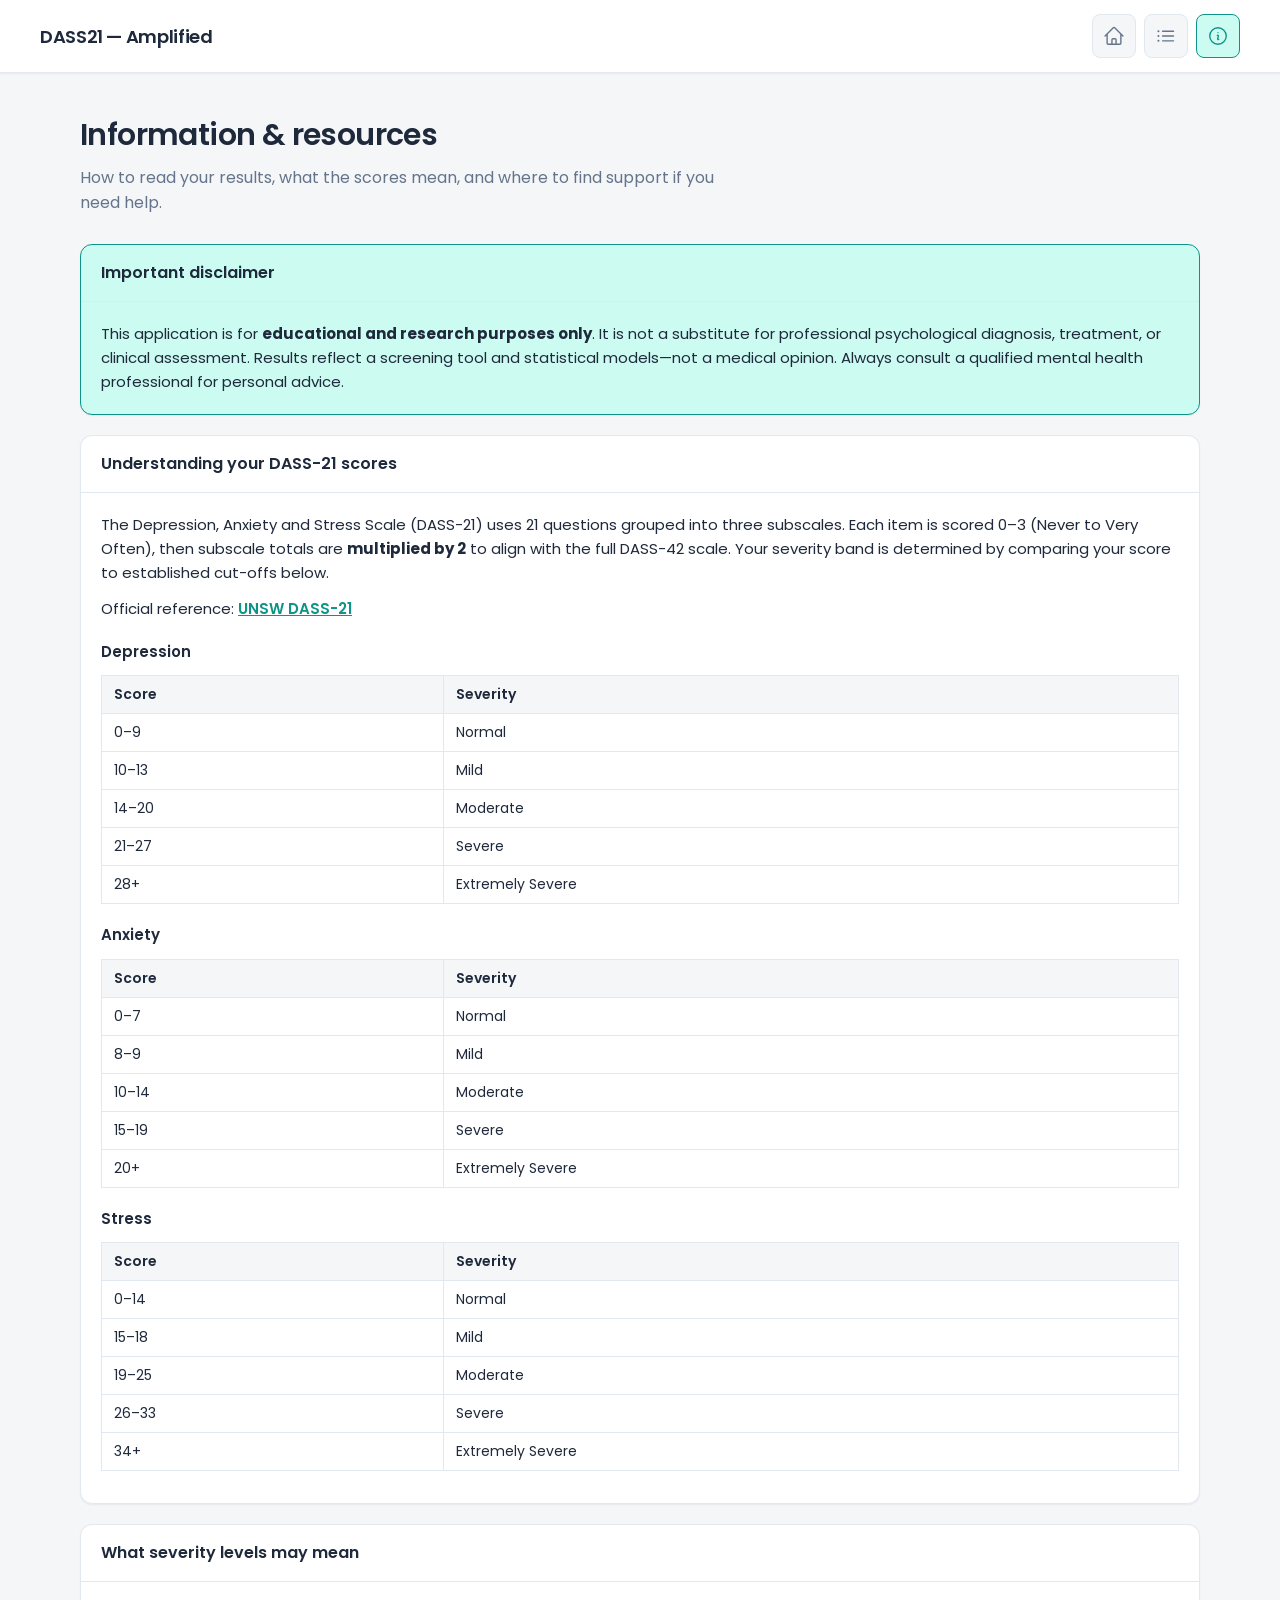
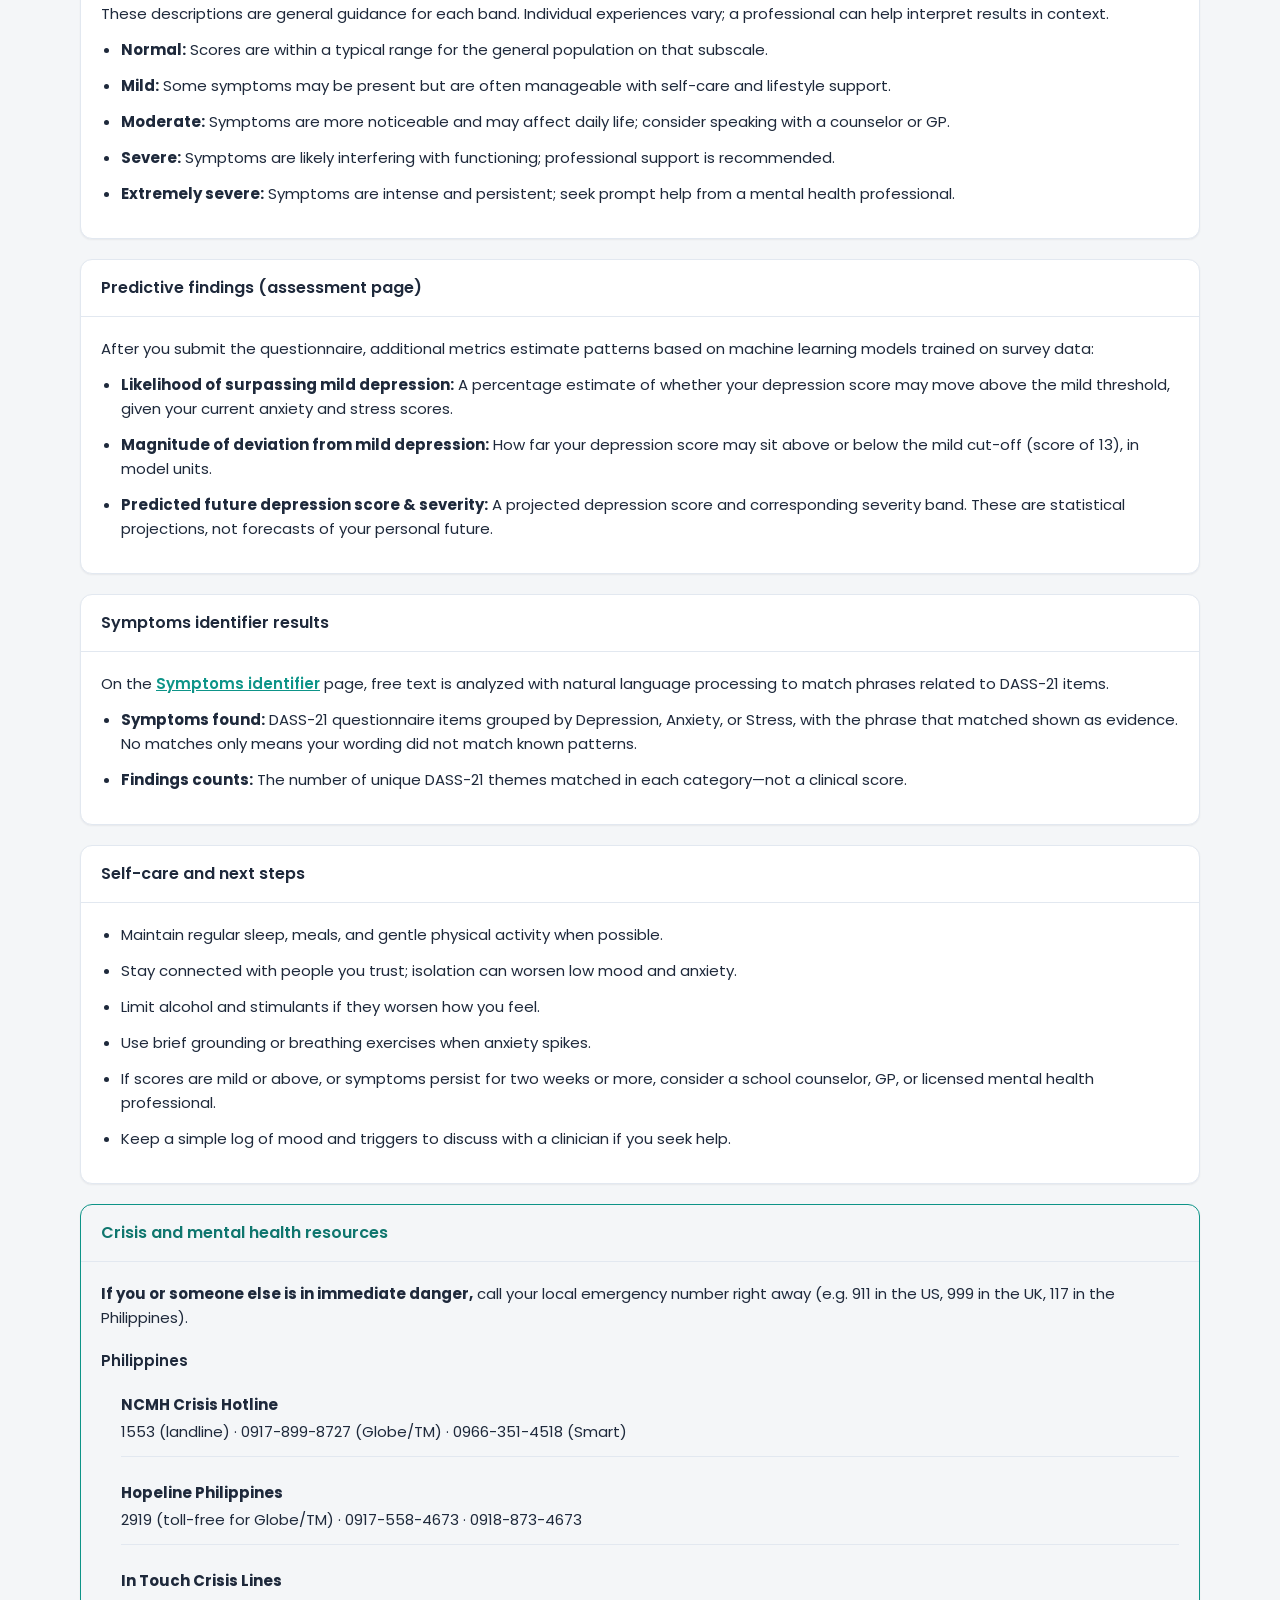
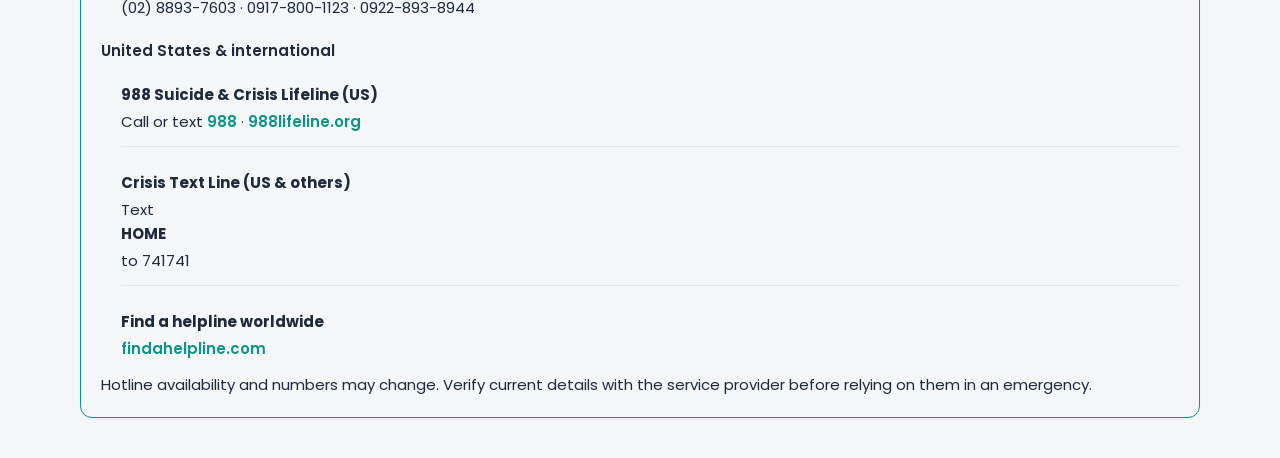
==== templates/info.html @ e9beaeaa "feat(nlp): align symptom matcher to DASS-21 items and single-card results flow" ====
<!DOCTYPE html>
<html lang="en">
  <head>
    <meta charset="UTF-8" />
    <meta name="viewport" content="width=device-width, initial-scale=1.0" />
    <title>DASS — Information &amp; resources</title>
    <link rel="stylesheet" href="/static/style/info.css" />
    <link rel="preconnect" href="https://fonts.googleapis.com" />
    <link rel="preconnect" href="https://fonts.gstatic.com" crossorigin />
    <link
      href="https://fonts.googleapis.com/css2?family=Poppins:ital,wght@0,400;0,500;0,600;0,700&display=swap"
      rel="stylesheet"
    />
  </head>
  <body>
    <header class="app-header">
      <p class="app-header__title">DASS21 — Amplified</p>
      <nav class="nav-actions" aria-label="Main navigation">
        <a href="/" title="Home" aria-label="Home">
          <svg
            xmlns="http://www.w3.org/2000/svg"
            fill="none"
            viewBox="0 0 24 24"
            stroke-width="1.5"
            stroke="currentColor"
            aria-hidden="true"
          >
            <path
              stroke-linecap="round"
              stroke-linejoin="round"
              d="m2.25 12 8.954-8.955c.44-.439 1.152-.439 1.591 0L21.75 12M4.5 9.75v10.125c0 .621.504 1.125 1.125 1.125H9.75v-4.875c0-.621.504-1.125 1.125-1.125h2.25c.621 0 1.125.504 1.125 1.125V21h4.125c.621 0 1.125-.504 1.125-1.125V9.75M8.25 21h8.25"
            />
          </svg>
        </a>
        <a href="/detect" title="Symptoms identifier" aria-label="Symptoms identifier">
          <svg
            xmlns="http://www.w3.org/2000/svg"
            fill="none"
            viewBox="0 0 24 24"
            stroke-width="1.5"
            stroke="currentColor"
            aria-hidden="true"
          >
            <path
              stroke-linecap="round"
              stroke-linejoin="round"
              d="M8.25 6.75h12M8.25 12h12m-12 5.25h12M3.75 6.75h.007v.008H3.75V6.75Zm.375 0a.375.375 0 1 1-.75 0 .375.375 0 0 1 .75 0ZM3.75 12h.007v.008H3.75V12Zm.375 0a.375.375 0 1 1-.75 0 .375.375 0 0 1 .75 0Zm-.375 5.25h.007v.008H3.75v-.008Zm.375 0a.375.375 0 1 1-.75 0 .375.375 0 0 1 .75 0Z"
            />
          </svg>
        </a>
        <a
          href="/info"
          title="Information and resources"
          aria-label="Information"
          aria-current="page"
        >
          <svg
            xmlns="http://www.w3.org/2000/svg"
            fill="none"
            viewBox="0 0 24 24"
            stroke-width="1.5"
            stroke="currentColor"
            aria-hidden="true"
          >
            <path
              stroke-linecap="round"
              stroke-linejoin="round"
              d="m11.25 11.25.041-.02a.75.75 0 0 1 1.063.852l-.708 2.836a.75.75 0 0 0 1.063.853l.041-.021M21 12a9 9 0 1 1-18 0 9 9 0 0 1 18 0Zm-9-3.75h.008v.008H12V8.25Z"
            />
          </svg>
        </a>
      </nav>
    </header>

    <main class="page-wrap info-page">
      <div class="page-hero">
        <h1 class="page-hero__title">Information &amp; resources</h1>
        <p class="page-hero__lede">
          How to read your results, what the scores mean, and where to find
          support if you need help.
        </p>
      </div>

      <div class="info-sections">
        <section class="card info-disclaimer">
          <div class="card__header">
            <h2>Important disclaimer</h2>
          </div>
          <div class="card__body info-section__body">
            <p>
              This application is for <strong>educational and research purposes
              only</strong>. It is not a substitute for professional
              psychological diagnosis, treatment, or clinical assessment. Results
              reflect a screening tool and statistical models—not a medical
              opinion. Always consult a qualified mental health professional for
              personal advice.
            </p>
          </div>
        </section>

        <section class="card">
          <div class="card__header">
            <h2>Understanding your DASS-21 scores</h2>
          </div>
          <div class="card__body info-section__body">
            <p>
              The Depression, Anxiety and Stress Scale (DASS-21) uses 21
              questions grouped into three subscales. Each item is scored 0–3
              (Never to Very Often), then subscale totals are <strong>multiplied
              by 2</strong> to align with the full DASS-42 scale. Your severity
              band is determined by comparing your score to established
              cut-offs below.
            </p>
            <p>
              Official reference:
              <a
                class="info-ref-link"
                href="https://www2.psy.unsw.edu.au/dass/"
                target="_blank"
                rel="noopener noreferrer"
                >UNSW DASS-21</a
              >
            </p>

            <h3>Depression</h3>
            <div class="info-table-wrap">
              <table class="info-table">
                <thead>
                  <tr>
                    <th scope="col">Score</th>
                    <th scope="col">Severity</th>
                  </tr>
                </thead>
                <tbody>
                  <tr><td>0–9</td><td>Normal</td></tr>
                  <tr><td>10–13</td><td>Mild</td></tr>
                  <tr><td>14–20</td><td>Moderate</td></tr>
                  <tr><td>21–27</td><td>Severe</td></tr>
                  <tr><td>28+</td><td>Extremely Severe</td></tr>
                </tbody>
              </table>
            </div>

            <h3>Anxiety</h3>
            <div class="info-table-wrap">
              <table class="info-table">
                <thead>
                  <tr>
                    <th scope="col">Score</th>
                    <th scope="col">Severity</th>
                  </tr>
                </thead>
                <tbody>
                  <tr><td>0–7</td><td>Normal</td></tr>
                  <tr><td>8–9</td><td>Mild</td></tr>
                  <tr><td>10–14</td><td>Moderate</td></tr>
                  <tr><td>15–19</td><td>Severe</td></tr>
                  <tr><td>20+</td><td>Extremely Severe</td></tr>
                </tbody>
              </table>
            </div>

            <h3>Stress</h3>
            <div class="info-table-wrap">
              <table class="info-table">
                <thead>
                  <tr>
                    <th scope="col">Score</th>
                    <th scope="col">Severity</th>
                  </tr>
                </thead>
                <tbody>
                  <tr><td>0–14</td><td>Normal</td></tr>
                  <tr><td>15–18</td><td>Mild</td></tr>
                  <tr><td>19–25</td><td>Moderate</td></tr>
                  <tr><td>26–33</td><td>Severe</td></tr>
                  <tr><td>34+</td><td>Extremely Severe</td></tr>
                </tbody>
              </table>
            </div>
          </div>
        </section>

        <section class="card">
          <div class="card__header">
            <h2>What severity levels may mean</h2>
          </div>
          <div class="card__body info-section__body">
            <p>
              These descriptions are general guidance for each band. Individual
              experiences vary; a professional can help interpret results in
              context.
            </p>
            <ul>
              <li>
                <strong>Normal:</strong> Scores are within a typical range for
                the general population on that subscale.
              </li>
              <li>
                <strong>Mild:</strong> Some symptoms may be present but are
                often manageable with self-care and lifestyle support.
              </li>
              <li>
                <strong>Moderate:</strong> Symptoms are more noticeable and may
                affect daily life; consider speaking with a counselor or GP.
              </li>
              <li>
                <strong>Severe:</strong> Symptoms are likely interfering with
                functioning; professional support is recommended.
              </li>
              <li>
                <strong>Extremely severe:</strong> Symptoms are intense and
                persistent; seek prompt help from a mental health professional.
              </li>
            </ul>
          </div>
        </section>

        <section class="card">
          <div class="card__header">
            <h2>Predictive findings (assessment page)</h2>
          </div>
          <div class="card__body info-section__body">
            <p>
              After you submit the questionnaire, additional metrics estimate
              patterns based on machine learning models trained on survey data:
            </p>
            <ul>
              <li>
                <strong>Likelihood of surpassing mild depression:</strong> A
                percentage estimate of whether your depression score may move
                above the mild threshold, given your current anxiety and stress
                scores.
              </li>
              <li>
                <strong>Magnitude of deviation from mild depression:</strong>
                How far your depression score may sit above or below the mild
                cut-off (score of 13), in model units.
              </li>
              <li>
                <strong>Predicted future depression score &amp; severity:</strong>
                A projected depression score and corresponding severity band.
                These are statistical projections, not forecasts of your
                personal future.
              </li>
            </ul>
          </div>
        </section>

        <section class="card">
          <div class="card__header">
            <h2>Symptoms identifier results</h2>
          </div>
          <div class="card__body info-section__body">
            <p>
              On the <a class="info-ref-link" href="/detect">Symptoms identifier</a>
              page, free text is analyzed with natural language processing to
              match phrases related to DASS-21 items.
            </p>
            <ul>
              <li>
                <strong>Symptoms found:</strong> DASS-21 questionnaire items
                grouped by Depression, Anxiety, or Stress, with the phrase that
                matched shown as evidence. No matches only means your wording did
                not match known patterns.
              </li>
              <li>
                <strong>Findings counts:</strong> The number of unique DASS-21
                themes matched in each category—not a clinical score.
              </li>
            </ul>
          </div>
        </section>

        <section class="card">
          <div class="card__header">
            <h2>Self-care and next steps</h2>
          </div>
          <div class="card__body info-section__body">
            <ul>
              <li>
                Maintain regular sleep, meals, and gentle physical activity when
                possible.
              </li>
              <li>
                Stay connected with people you trust; isolation can worsen low
                mood and anxiety.
              </li>
              <li>
                Limit alcohol and stimulants if they worsen how you feel.
              </li>
              <li>
                Use brief grounding or breathing exercises when anxiety spikes.
              </li>
              <li>
                If scores are mild or above, or symptoms persist for two weeks or
                more, consider a school counselor, GP, or licensed mental health
                professional.
              </li>
              <li>
                Keep a simple log of mood and triggers to discuss with a
                clinician if you seek help.
              </li>
            </ul>
          </div>
        </section>

        <section class="card info-crisis">
          <div class="card__header">
            <h2>Crisis and mental health resources</h2>
          </div>
          <div class="card__body info-section__body">
            <p>
              <strong>If you or someone else is in immediate danger,</strong>
              call your local emergency number right away (e.g. 911 in the US,
              999 in the UK, 117 in the Philippines).
            </p>

            <h3>Philippines</h3>
            <ul class="info-hotline-list">
              <li>
                <strong>NCMH Crisis Hotline</strong>
                1553 (landline) · 0917-899-8727 (Globe/TM) · 0966-351-4518
                (Smart)
              </li>
              <li>
                <strong>Hopeline Philippines</strong>
                2919 (toll-free for Globe/TM) · 0917-558-4673 · 0918-873-4673
              </li>
              <li>
                <strong>In Touch Crisis Lines</strong>
                (02) 8893-7603 · 0917-800-1123 · 0922-893-8944
              </li>
            </ul>

            <h3>United States &amp; international</h3>
            <ul class="info-hotline-list">
              <li>
                <strong>988 Suicide &amp; Crisis Lifeline (US)</strong>
                Call or text <a href="tel:988">988</a> ·
                <a href="https://988lifeline.org" target="_blank" rel="noopener noreferrer">988lifeline.org</a>
              </li>
              <li>
                <strong>Crisis Text Line (US &amp; others)</strong>
                Text <strong>HOME</strong> to 741741
              </li>
              <li>
                <strong>Find a helpline worldwide</strong>
                <a href="https://findahelpline.com" target="_blank" rel="noopener noreferrer">findahelpline.com</a>
              </li>
            </ul>
            <p>
              Hotline availability and numbers may change. Verify current
              details with the service provider before relying on them in an
              emergency.
            </p>
          </div>
        </section>
      </div>
    </main>
  </body>
</html>
---- static/style/info.css ----
@import url("./common.css");

.info-page .page-hero {
  margin-bottom: 1.75rem;
}

.info-page .page-hero__title {
  margin: 0 0 0.5rem;
  font-size: clamp(1.5rem, 3vw, 1.875rem);
  font-weight: 600;
  color: var(--color-text);
  letter-spacing: -0.02em;
}

.info-page .page-hero__lede {
  margin: 0;
  max-width: 42rem;
  color: var(--color-text-muted);
  font-size: 1rem;
  line-height: 1.55;
}

.info-sections {
  display: flex;
  flex-direction: column;
  gap: 1.25rem;
}

.info-section__body p,
.info-section__body li {
  margin: 0 0 0.75rem;
  color: var(--color-text);
  font-size: 0.9375rem;
  line-height: 1.6;
}

.info-section__body p:last-child,
.info-section__body ul:last-child {
  margin-bottom: 0;
}

.info-section__body ul {
  margin: 0 0 0.75rem;
  padding-left: 1.25rem;
}

.info-section__body h3 {
  margin: 1.25rem 0 0.5rem;
  font-size: 0.9375rem;
  font-weight: 600;
  color: var(--color-text);
}

.info-section__body h3:first-child {
  margin-top: 0;
}

.info-disclaimer {
  background: var(--color-primary-soft);
  border-color: var(--color-primary);
}

.info-disclaimer .card__body p {
  color: var(--color-text);
}

.info-table-wrap {
  overflow-x: auto;
  margin: 0.75rem 0;
}

.info-table {
  width: 100%;
  border-collapse: collapse;
  font-size: 0.875rem;
}

.info-table th,
.info-table td {
  padding: 0.5rem 0.75rem;
  text-align: left;
  border: 1px solid var(--color-border);
}

.info-table th {
  background: var(--color-bg);
  font-weight: 600;
  color: var(--color-text);
}

.info-table td {
  color: var(--color-text);
}

.info-crisis {
  border-color: var(--color-primary);
  background: var(--color-bg);
}

.info-crisis .card__header h2 {
  color: var(--color-primary-hover);
}

.info-hotline-list {
  list-style: none;
  padding: 0;
  margin: 0;
}

.info-hotline-list li {
  padding: 0.75rem 0;
  border-bottom: 1px solid var(--color-border);
}

.info-hotline-list li:last-child {
  border-bottom: none;
  padding-bottom: 0;
}

.info-hotline-list strong {
  display: block;
  font-size: 0.9375rem;
  color: var(--color-text);
  margin-bottom: 0.2rem;
}

.info-hotline-list a {
  color: var(--color-primary);
  font-weight: 600;
  text-decoration: none;
}

.info-hotline-list a:hover {
  text-decoration: underline;
}

.info-ref-link {
  font-weight: 600;
  color: var(--color-primary);
}

.info-ref-link:hover {
  color: var(--color-primary-hover);
}
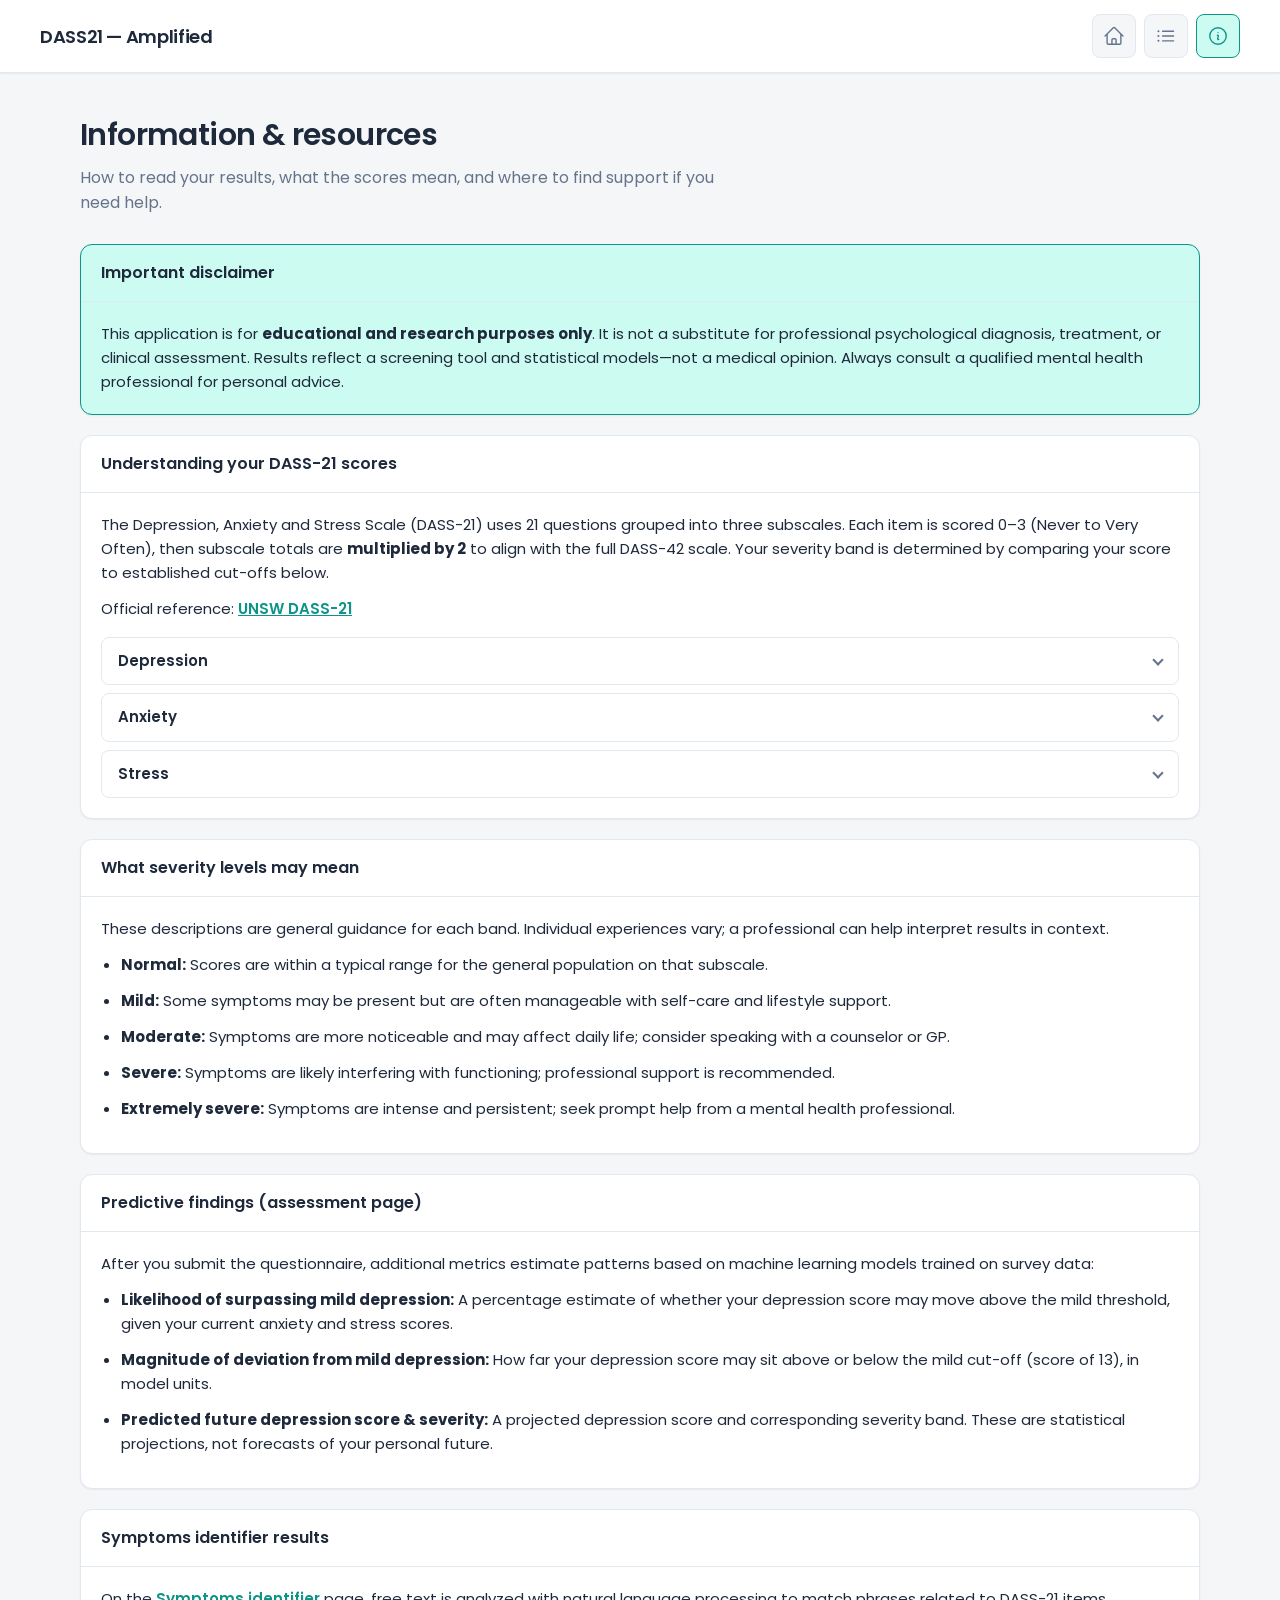
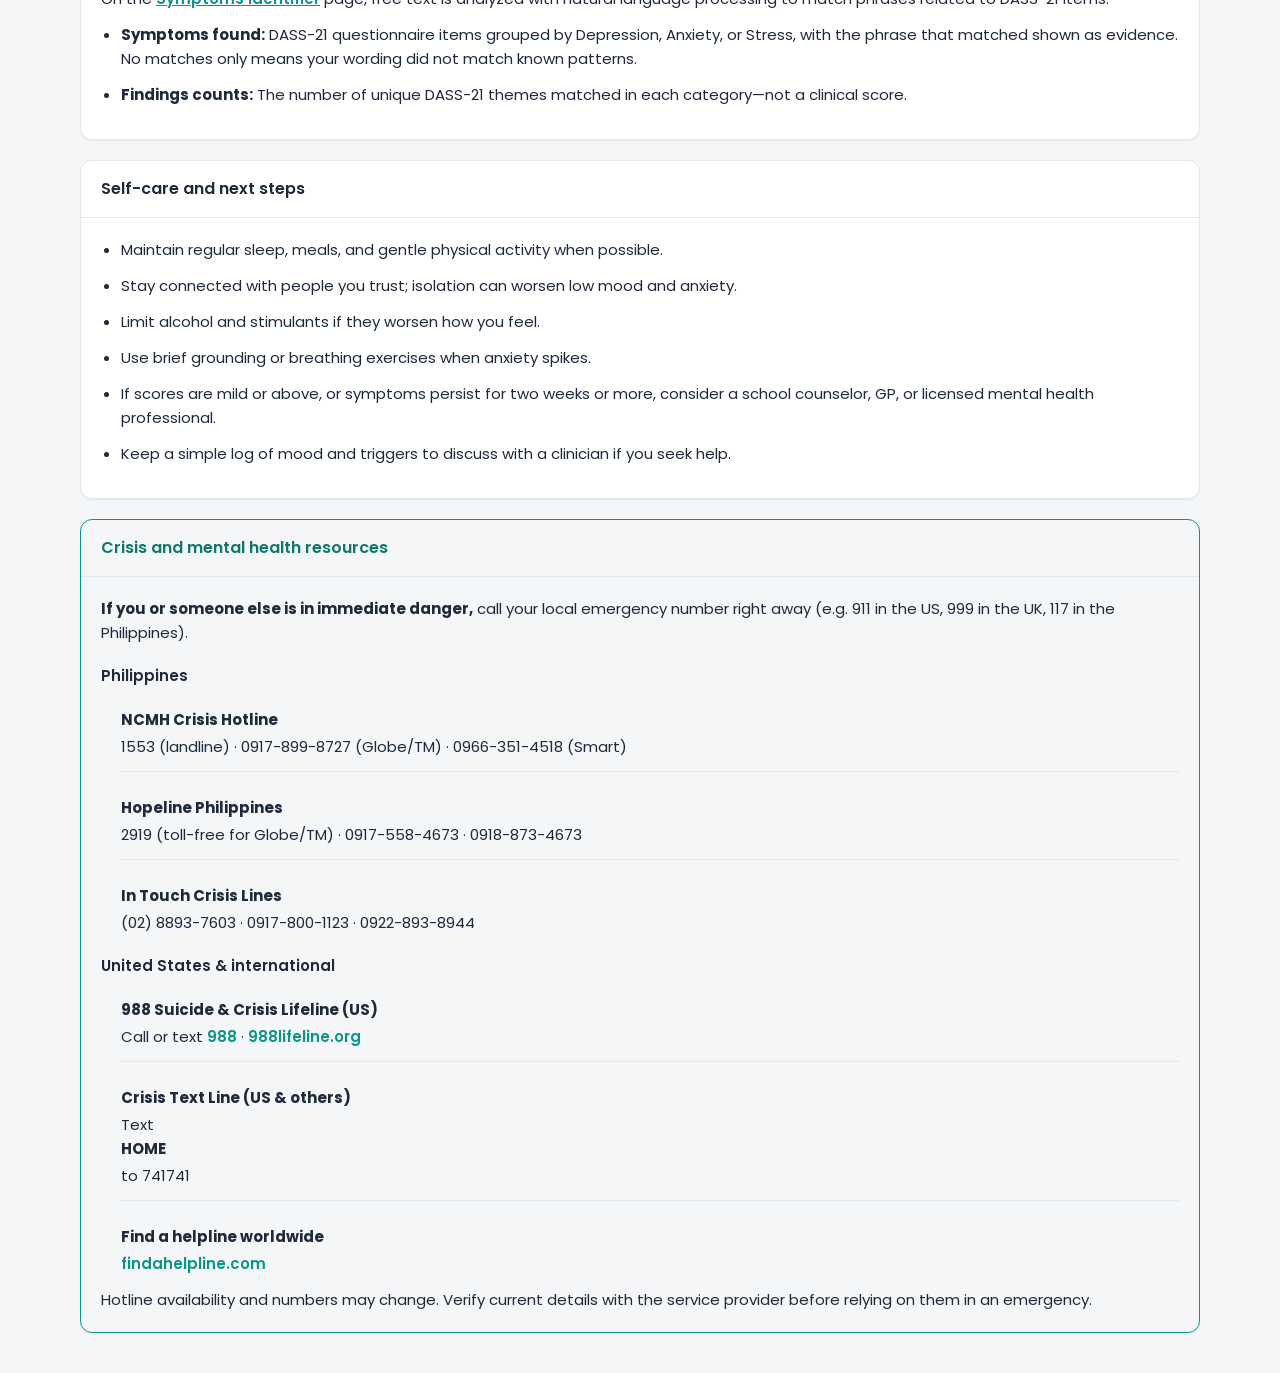
==== commit a85c4339: "Improve UI design and added additional content" ====
--- a/templates/info.html
+++ b/templates/info.html
@@ -122,61 +122,69 @@
               >
             </p>
 
-            <h3>Depression</h3>
-            <div class="info-table-wrap">
-              <table class="info-table">
-                <thead>
-                  <tr>
-                    <th scope="col">Score</th>
-                    <th scope="col">Severity</th>
-                  </tr>
-                </thead>
-                <tbody>
-                  <tr><td>0–9</td><td>Normal</td></tr>
-                  <tr><td>10–13</td><td>Mild</td></tr>
-                  <tr><td>14–20</td><td>Moderate</td></tr>
-                  <tr><td>21–27</td><td>Severe</td></tr>
-                  <tr><td>28+</td><td>Extremely Severe</td></tr>
-                </tbody>
-              </table>
-            </div>
-
-            <h3>Anxiety</h3>
-            <div class="info-table-wrap">
-              <table class="info-table">
-                <thead>
-                  <tr>
-                    <th scope="col">Score</th>
-                    <th scope="col">Severity</th>
-                  </tr>
-                </thead>
-                <tbody>
-                  <tr><td>0–7</td><td>Normal</td></tr>
-                  <tr><td>8–9</td><td>Mild</td></tr>
-                  <tr><td>10–14</td><td>Moderate</td></tr>
-                  <tr><td>15–19</td><td>Severe</td></tr>
-                  <tr><td>20+</td><td>Extremely Severe</td></tr>
-                </tbody>
-              </table>
-            </div>
-
-            <h3>Stress</h3>
-            <div class="info-table-wrap">
-              <table class="info-table">
-                <thead>
-                  <tr>
-                    <th scope="col">Score</th>
-                    <th scope="col">Severity</th>
-                  </tr>
-                </thead>
-                <tbody>
-                  <tr><td>0–14</td><td>Normal</td></tr>
-                  <tr><td>15–18</td><td>Mild</td></tr>
-                  <tr><td>19–25</td><td>Moderate</td></tr>
-                  <tr><td>26–33</td><td>Severe</td></tr>
-                  <tr><td>34+</td><td>Extremely Severe</td></tr>
-                </tbody>
-              </table>
+            <div class="info-score-accordions">
+              <details class="info-accordion">
+                <summary class="info-accordion__summary">Depression</summary>
+                <div class="info-table-wrap">
+                  <table class="info-table">
+                    <thead>
+                      <tr>
+                        <th scope="col">Score</th>
+                        <th scope="col">Severity</th>
+                      </tr>
+                    </thead>
+                    <tbody>
+                      <tr><td>0–9</td><td>Normal</td></tr>
+                      <tr><td>10–13</td><td>Mild</td></tr>
+                      <tr><td>14–20</td><td>Moderate</td></tr>
+                      <tr><td>21–27</td><td>Severe</td></tr>
+                      <tr><td>28+</td><td>Extremely Severe</td></tr>
+                    </tbody>
+                  </table>
+                </div>
+              </details>
+
+              <details class="info-accordion">
+                <summary class="info-accordion__summary">Anxiety</summary>
+                <div class="info-table-wrap">
+                  <table class="info-table">
+                    <thead>
+                      <tr>
+                        <th scope="col">Score</th>
+                        <th scope="col">Severity</th>
+                      </tr>
+                    </thead>
+                    <tbody>
+                      <tr><td>0–7</td><td>Normal</td></tr>
+                      <tr><td>8–9</td><td>Mild</td></tr>
+                      <tr><td>10–14</td><td>Moderate</td></tr>
+                      <tr><td>15–19</td><td>Severe</td></tr>
+                      <tr><td>20+</td><td>Extremely Severe</td></tr>
+                    </tbody>
+                  </table>
+                </div>
+              </details>
+
+              <details class="info-accordion">
+                <summary class="info-accordion__summary">Stress</summary>
+                <div class="info-table-wrap">
+                  <table class="info-table">
+                    <thead>
+                      <tr>
+                        <th scope="col">Score</th>
+                        <th scope="col">Severity</th>
+                      </tr>
+                    </thead>
+                    <tbody>
+                      <tr><td>0–14</td><td>Normal</td></tr>
+                      <tr><td>15–18</td><td>Mild</td></tr>
+                      <tr><td>19–25</td><td>Moderate</td></tr>
+                      <tr><td>26–33</td><td>Severe</td></tr>
+                      <tr><td>34+</td><td>Extremely Severe</td></tr>
+                    </tbody>
+                  </table>
+                </div>
+              </details>
             </div>
           </div>
         </section>
--- a/static/style/info.css
+++ b/static/style/info.css
@@ -64,6 +64,74 @@
   color: var(--color-text);
 }
 
+.info-score-accordions {
+  display: flex;
+  flex-direction: column;
+  gap: 0.5rem;
+  margin-top: 1rem;
+}
+
+.info-accordion {
+  border: 1px solid var(--color-border);
+  border-radius: var(--radius-sm);
+  background: var(--color-surface);
+  overflow: hidden;
+}
+
+.info-accordion__summary {
+  display: flex;
+  align-items: center;
+  justify-content: space-between;
+  gap: 0.75rem;
+  padding: 0.75rem 1rem;
+  font-size: 0.9375rem;
+  font-weight: 600;
+  color: var(--color-text);
+  cursor: pointer;
+  list-style: none;
+  user-select: none;
+}
+
+.info-accordion__summary::-webkit-details-marker {
+  display: none;
+}
+
+.info-accordion__summary::marker {
+  content: "";
+}
+
+.info-accordion__summary::after {
+  content: "";
+  flex-shrink: 0;
+  width: 0.5rem;
+  height: 0.5rem;
+  margin-top: -0.15rem;
+  border-right: 2px solid var(--color-text-muted);
+  border-bottom: 2px solid var(--color-text-muted);
+  transform: rotate(45deg);
+  transition: transform 0.15s ease, margin 0.15s ease;
+}
+
+.info-accordion[open] .info-accordion__summary::after {
+  margin-top: 0.15rem;
+  transform: rotate(-135deg);
+}
+
+.info-accordion__summary:hover {
+  background: var(--color-bg);
+}
+
+.info-accordion__summary:focus-visible {
+  outline: none;
+  box-shadow: inset var(--focus-ring);
+}
+
+.info-accordion .info-table-wrap {
+  margin: 0;
+  padding: 0 1rem 1rem;
+  border-top: 1px solid var(--color-border);
+}
+
 .info-table-wrap {
   overflow-x: auto;
   margin: 0.75rem 0;
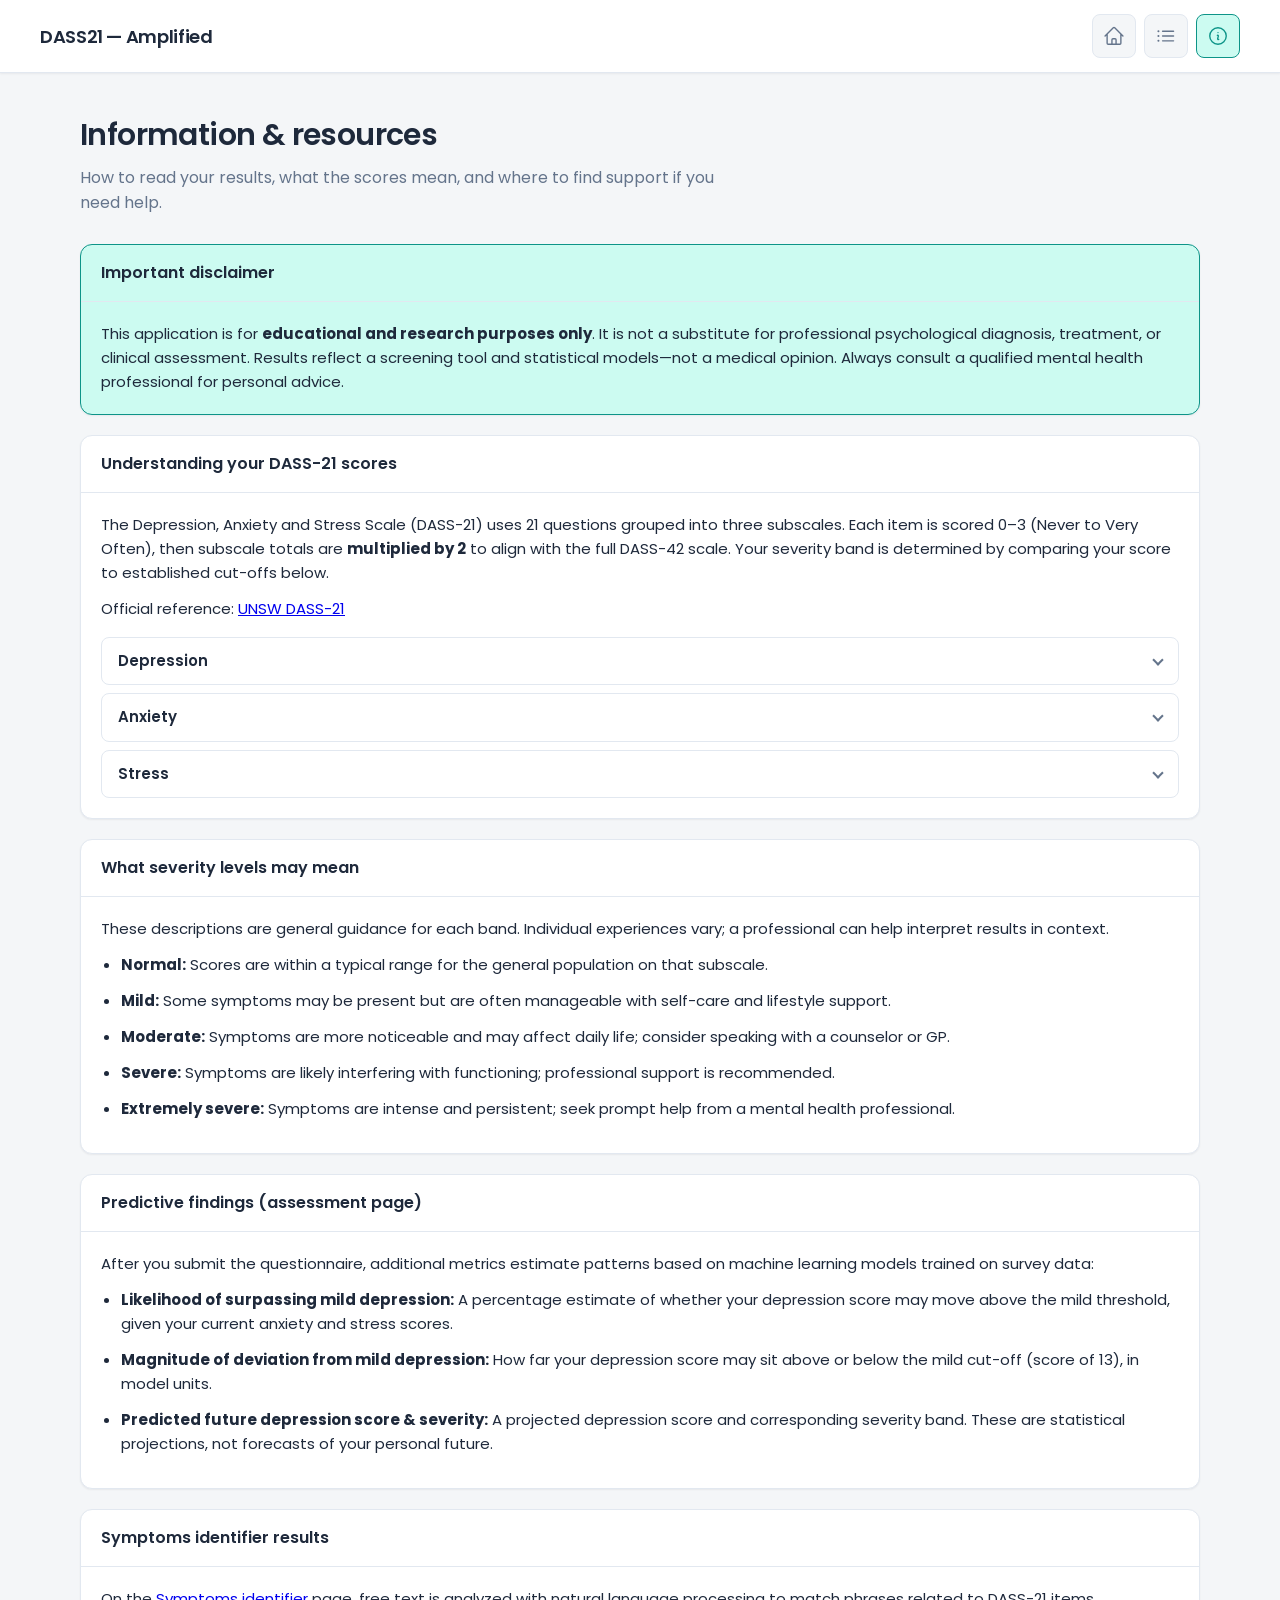
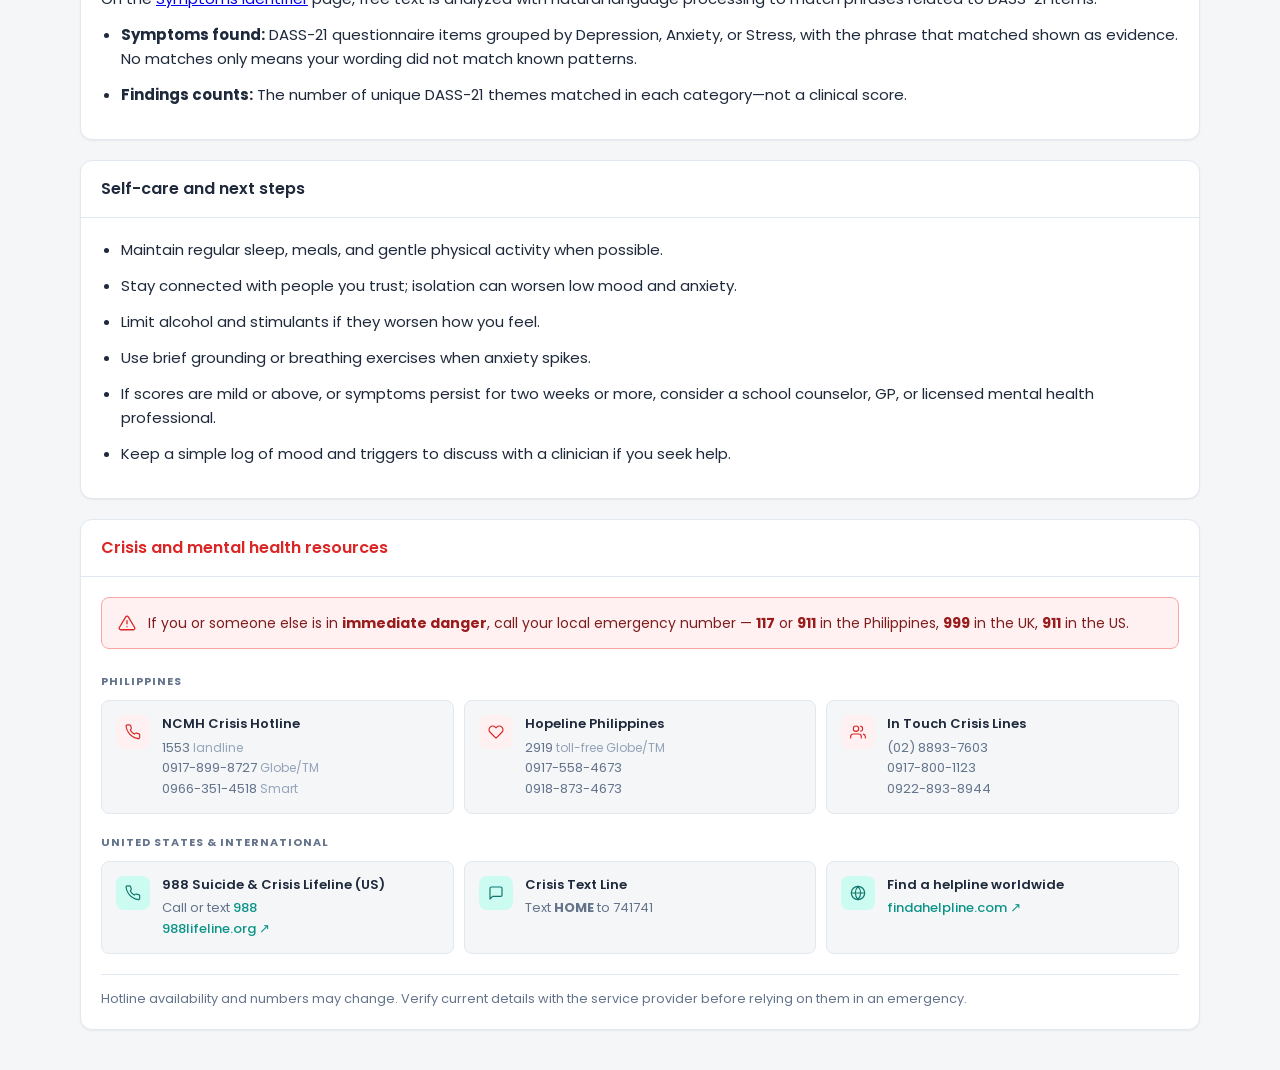
==== commit b6602284: "feat(ui): redesign UI for modal, info page, and crisis section" ====
--- a/templates/info.html
+++ b/templates/info.html
@@ -1,4 +1,4 @@
-<!DOCTYPE html>
+<!doctype html>
 <html lang="en">
   <head>
     <meta charset="UTF-8" />
@@ -32,7 +32,11 @@
             />
           </svg>
         </a>
-        <a href="/detect" title="Symptoms identifier" aria-label="Symptoms identifier">
+        <a
+          href="/detect"
+          title="Symptoms identifier"
+          aria-label="Symptoms identifier"
+        >
           <svg
             xmlns="http://www.w3.org/2000/svg"
             fill="none"
@@ -88,12 +92,12 @@
           </div>
           <div class="card__body info-section__body">
             <p>
-              This application is for <strong>educational and research purposes
-              only</strong>. It is not a substitute for professional
-              psychological diagnosis, treatment, or clinical assessment. Results
-              reflect a screening tool and statistical models—not a medical
-              opinion. Always consult a qualified mental health professional for
-              personal advice.
+              This application is for
+              <strong>educational and research purposes only</strong>. It is not
+              a substitute for professional psychological diagnosis, treatment,
+              or clinical assessment. Results reflect a screening tool and
+              statistical models—not a medical opinion. Always consult a
+              qualified mental health professional for personal advice.
             </p>
           </div>
         </section>
@@ -106,10 +110,10 @@
             <p>
               The Depression, Anxiety and Stress Scale (DASS-21) uses 21
               questions grouped into three subscales. Each item is scored 0–3
-              (Never to Very Often), then subscale totals are <strong>multiplied
-              by 2</strong> to align with the full DASS-42 scale. Your severity
-              band is determined by comparing your score to established
-              cut-offs below.
+              (Never to Very Often), then subscale totals are
+              <strong>multiplied by 2</strong> to align with the full DASS-42
+              scale. Your severity band is determined by comparing your score to
+              established cut-offs below.
             </p>
             <p>
               Official reference:
@@ -134,11 +138,26 @@
                       </tr>
                     </thead>
                     <tbody>
-                      <tr><td>0–9</td><td>Normal</td></tr>
-                      <tr><td>10–13</td><td>Mild</td></tr>
-                      <tr><td>14–20</td><td>Moderate</td></tr>
-                      <tr><td>21–27</td><td>Severe</td></tr>
-                      <tr><td>28+</td><td>Extremely Severe</td></tr>
+                      <tr>
+                        <td>0–9</td>
+                        <td>Normal</td>
+                      </tr>
+                      <tr>
+                        <td>10–13</td>
+                        <td>Mild</td>
+                      </tr>
+                      <tr>
+                        <td>14–20</td>
+                        <td>Moderate</td>
+                      </tr>
+                      <tr>
+                        <td>21–27</td>
+                        <td>Severe</td>
+                      </tr>
+                      <tr>
+                        <td>28+</td>
+                        <td>Extremely Severe</td>
+                      </tr>
                     </tbody>
                   </table>
                 </div>
@@ -155,11 +174,26 @@
                       </tr>
                     </thead>
                     <tbody>
-                      <tr><td>0–7</td><td>Normal</td></tr>
-                      <tr><td>8–9</td><td>Mild</td></tr>
-                      <tr><td>10–14</td><td>Moderate</td></tr>
-                      <tr><td>15–19</td><td>Severe</td></tr>
-                      <tr><td>20+</td><td>Extremely Severe</td></tr>
+                      <tr>
+                        <td>0–7</td>
+                        <td>Normal</td>
+                      </tr>
+                      <tr>
+                        <td>8–9</td>
+                        <td>Mild</td>
+                      </tr>
+                      <tr>
+                        <td>10–14</td>
+                        <td>Moderate</td>
+                      </tr>
+                      <tr>
+                        <td>15–19</td>
+                        <td>Severe</td>
+                      </tr>
+                      <tr>
+                        <td>20+</td>
+                        <td>Extremely Severe</td>
+                      </tr>
                     </tbody>
                   </table>
                 </div>
@@ -176,11 +210,26 @@
                       </tr>
                     </thead>
                     <tbody>
-                      <tr><td>0–14</td><td>Normal</td></tr>
-                      <tr><td>15–18</td><td>Mild</td></tr>
-                      <tr><td>19–25</td><td>Moderate</td></tr>
-                      <tr><td>26–33</td><td>Severe</td></tr>
-                      <tr><td>34+</td><td>Extremely Severe</td></tr>
+                      <tr>
+                        <td>0–14</td>
+                        <td>Normal</td>
+                      </tr>
+                      <tr>
+                        <td>15–18</td>
+                        <td>Mild</td>
+                      </tr>
+                      <tr>
+                        <td>19–25</td>
+                        <td>Moderate</td>
+                      </tr>
+                      <tr>
+                        <td>26–33</td>
+                        <td>Severe</td>
+                      </tr>
+                      <tr>
+                        <td>34+</td>
+                        <td>Extremely Severe</td>
+                      </tr>
                     </tbody>
                   </table>
                 </div>
@@ -246,7 +295,9 @@
                 cut-off (score of 13), in model units.
               </li>
               <li>
-                <strong>Predicted future depression score &amp; severity:</strong>
+                <strong
+                  >Predicted future depression score &amp; severity:</strong
+                >
                 A projected depression score and corresponding severity band.
                 These are statistical projections, not forecasts of your
                 personal future.
@@ -261,7 +312,8 @@
           </div>
           <div class="card__body info-section__body">
             <p>
-              On the <a class="info-ref-link" href="/detect">Symptoms identifier</a>
+              On the
+              <a class="info-ref-link" href="/detect">Symptoms identifier</a>
               page, free text is analyzed with natural language processing to
               match phrases related to DASS-21 items.
             </p>
@@ -269,8 +321,8 @@
               <li>
                 <strong>Symptoms found:</strong> DASS-21 questionnaire items
                 grouped by Depression, Anxiety, or Stress, with the phrase that
-                matched shown as evidence. No matches only means your wording did
-                not match known patterns.
+                matched shown as evidence. No matches only means your wording
+                did not match known patterns.
               </li>
               <li>
                 <strong>Findings counts:</strong> The number of unique DASS-21
@@ -294,16 +346,14 @@
                 Stay connected with people you trust; isolation can worsen low
                 mood and anxiety.
               </li>
-              <li>
-                Limit alcohol and stimulants if they worsen how you feel.
-              </li>
+              <li>Limit alcohol and stimulants if they worsen how you feel.</li>
               <li>
                 Use brief grounding or breathing exercises when anxiety spikes.
               </li>
               <li>
-                If scores are mild or above, or symptoms persist for two weeks or
-                more, consider a school counselor, GP, or licensed mental health
-                professional.
+                If scores are mild or above, or symptoms persist for two weeks
+                or more, consider a school counselor, GP, or licensed mental
+                health professional.
               </li>
               <li>
                 Keep a simple log of mood and triggers to discuss with a
@@ -318,46 +368,211 @@
             <h2>Crisis and mental health resources</h2>
           </div>
           <div class="card__body info-section__body">
-            <p>
-              <strong>If you or someone else is in immediate danger,</strong>
-              call your local emergency number right away (e.g. 911 in the US,
-              999 in the UK, 117 in the Philippines).
-            </p>
-
-            <h3>Philippines</h3>
-            <ul class="info-hotline-list">
-              <li>
-                <strong>NCMH Crisis Hotline</strong>
-                1553 (landline) · 0917-899-8727 (Globe/TM) · 0966-351-4518
-                (Smart)
-              </li>
-              <li>
-                <strong>Hopeline Philippines</strong>
-                2919 (toll-free for Globe/TM) · 0917-558-4673 · 0918-873-4673
-              </li>
-              <li>
-                <strong>In Touch Crisis Lines</strong>
-                (02) 8893-7603 · 0917-800-1123 · 0922-893-8944
-              </li>
-            </ul>
-
-            <h3>United States &amp; international</h3>
-            <ul class="info-hotline-list">
-              <li>
-                <strong>988 Suicide &amp; Crisis Lifeline (US)</strong>
-                Call or text <a href="tel:988">988</a> ·
-                <a href="https://988lifeline.org" target="_blank" rel="noopener noreferrer">988lifeline.org</a>
-              </li>
-              <li>
-                <strong>Crisis Text Line (US &amp; others)</strong>
-                Text <strong>HOME</strong> to 741741
-              </li>
-              <li>
-                <strong>Find a helpline worldwide</strong>
-                <a href="https://findahelpline.com" target="_blank" rel="noopener noreferrer">findahelpline.com</a>
-              </li>
-            </ul>
-            <p>
+            <!-- Emergency alert banner -->
+            <div class="crisis-alert">
+              <svg
+                class="crisis-alert__icon"
+                viewBox="0 0 24 24"
+                fill="none"
+                stroke="currentColor"
+                stroke-width="1.75"
+                stroke-linecap="round"
+                stroke-linejoin="round"
+                aria-hidden="true"
+              >
+                <path
+                  d="M10.29 3.86 1.82 18a2 2 0 0 0 1.71 3h16.94a2 2 0 0 0 1.71-3L13.71 3.86a2 2 0 0 0-3.42 0z"
+                />
+                <line x1="12" y1="9" x2="12" y2="13" />
+                <line x1="12" y1="17" x2="12.01" y2="17" />
+              </svg>
+              <p>
+                If you or someone else is in <strong>immediate danger</strong>,
+                call your local emergency number — <strong>117</strong> or
+                <strong>911</strong> in the Philippines, <strong>999</strong> in
+                the UK, <strong>911</strong> in the US.
+              </p>
+            </div>
+
+            <!-- Philippines -->
+            <h3 class="crisis-region">Philippines</h3>
+            <div class="crisis-grid">
+              <div class="crisis-card">
+                <div class="crisis-card__icon crisis-card__icon--ph">
+                  <svg
+                    viewBox="0 0 24 24"
+                    fill="none"
+                    stroke="currentColor"
+                    stroke-width="1.75"
+                    stroke-linecap="round"
+                    stroke-linejoin="round"
+                    aria-hidden="true"
+                  >
+                    <path
+                      d="M22 16.92v3a2 2 0 0 1-2.18 2 19.79 19.79 0 0 1-8.63-3.07A19.5 19.5 0 0 1 4.69 12 19.79 19.79 0 0 1 1.62 3.38 2 2 0 0 1 3.6 1.21h3a2 2 0 0 1 2 1.72c.127.96.361 1.903.7 2.81a2 2 0 0 1-.45 2.11L7.91 8.91a16 16 0 0 0 6.18 6.18l.97-.97a2 2 0 0 1 2.11-.45c.907.339 1.85.573 2.81.7A2 2 0 0 1 22 16.92z"
+                    />
+                  </svg>
+                </div>
+                <div class="crisis-card__body">
+                  <p class="crisis-card__name">NCMH Crisis Hotline</p>
+                  <ul class="crisis-card__nums">
+                    <li>1553 <span>landline</span></li>
+                    <li>0917-899-8727 <span>Globe/TM</span></li>
+                    <li>0966-351-4518 <span>Smart</span></li>
+                  </ul>
+                </div>
+              </div>
+
+              <div class="crisis-card">
+                <div class="crisis-card__icon crisis-card__icon--ph">
+                  <svg
+                    viewBox="0 0 24 24"
+                    fill="none"
+                    stroke="currentColor"
+                    stroke-width="1.75"
+                    stroke-linecap="round"
+                    stroke-linejoin="round"
+                    aria-hidden="true"
+                  >
+                    <path
+                      d="M20.84 4.61a5.5 5.5 0 0 0-7.78 0L12 5.67l-1.06-1.06a5.5 5.5 0 0 0-7.78 7.78l1.06 1.06L12 21.23l7.78-7.78 1.06-1.06a5.5 5.5 0 0 0 0-7.78z"
+                    />
+                  </svg>
+                </div>
+                <div class="crisis-card__body">
+                  <p class="crisis-card__name">Hopeline Philippines</p>
+                  <ul class="crisis-card__nums">
+                    <li>2919 <span>toll-free Globe/TM</span></li>
+                    <li>0917-558-4673</li>
+                    <li>0918-873-4673</li>
+                  </ul>
+                </div>
+              </div>
+
+              <div class="crisis-card">
+                <div class="crisis-card__icon crisis-card__icon--ph">
+                  <svg
+                    viewBox="0 0 24 24"
+                    fill="none"
+                    stroke="currentColor"
+                    stroke-width="1.75"
+                    stroke-linecap="round"
+                    stroke-linejoin="round"
+                    aria-hidden="true"
+                  >
+                    <path d="M17 21v-2a4 4 0 0 0-4-4H5a4 4 0 0 0-4 4v2" />
+                    <circle cx="9" cy="7" r="4" />
+                    <path d="M23 21v-2a4 4 0 0 0-3-3.87" />
+                    <path d="M16 3.13a4 4 0 0 1 0 7.75" />
+                  </svg>
+                </div>
+                <div class="crisis-card__body">
+                  <p class="crisis-card__name">In Touch Crisis Lines</p>
+                  <ul class="crisis-card__nums">
+                    <li>(02) 8893-7603</li>
+                    <li>0917-800-1123</li>
+                    <li>0922-893-8944</li>
+                  </ul>
+                </div>
+              </div>
+            </div>
+
+            <!-- International -->
+            <h3 class="crisis-region">United States &amp; international</h3>
+            <div class="crisis-grid">
+              <div class="crisis-card">
+                <div class="crisis-card__icon crisis-card__icon--intl">
+                  <svg
+                    viewBox="0 0 24 24"
+                    fill="none"
+                    stroke="currentColor"
+                    stroke-width="1.75"
+                    stroke-linecap="round"
+                    stroke-linejoin="round"
+                    aria-hidden="true"
+                  >
+                    <path
+                      d="M22 16.92v3a2 2 0 0 1-2.18 2 19.79 19.79 0 0 1-8.63-3.07A19.5 19.5 0 0 1 4.69 12 19.79 19.79 0 0 1 1.62 3.38 2 2 0 0 1 3.6 1.21h3a2 2 0 0 1 2 1.72c.127.96.361 1.903.7 2.81a2 2 0 0 1-.45 2.11L7.91 8.91a16 16 0 0 0 6.18 6.18l.97-.97a2 2 0 0 1 2.11-.45c.907.339 1.85.573 2.81.7A2 2 0 0 1 22 16.92z"
+                    />
+                  </svg>
+                </div>
+                <div class="crisis-card__body">
+                  <p class="crisis-card__name">
+                    988 Suicide &amp; Crisis Lifeline (US)
+                  </p>
+                  <ul class="crisis-card__nums">
+                    <li>Call or text <a href="tel:988">988</a></li>
+                    <li>
+                      <a
+                        href="https://988lifeline.org"
+                        target="_blank"
+                        rel="noopener noreferrer"
+                        >988lifeline.org ↗</a
+                      >
+                    </li>
+                  </ul>
+                </div>
+              </div>
+
+              <div class="crisis-card">
+                <div class="crisis-card__icon crisis-card__icon--intl">
+                  <svg
+                    viewBox="0 0 24 24"
+                    fill="none"
+                    stroke="currentColor"
+                    stroke-width="1.75"
+                    stroke-linecap="round"
+                    stroke-linejoin="round"
+                    aria-hidden="true"
+                  >
+                    <path
+                      d="M21 15a2 2 0 0 1-2 2H7l-4 4V5a2 2 0 0 1 2-2h14a2 2 0 0 1 2 2z"
+                    />
+                  </svg>
+                </div>
+                <div class="crisis-card__body">
+                  <p class="crisis-card__name">Crisis Text Line</p>
+                  <ul class="crisis-card__nums">
+                    <li>Text <strong>HOME</strong> to 741741</li>
+                  </ul>
+                </div>
+              </div>
+
+              <div class="crisis-card">
+                <div class="crisis-card__icon crisis-card__icon--intl">
+                  <svg
+                    viewBox="0 0 24 24"
+                    fill="none"
+                    stroke="currentColor"
+                    stroke-width="1.75"
+                    stroke-linecap="round"
+                    stroke-linejoin="round"
+                    aria-hidden="true"
+                  >
+                    <circle cx="12" cy="12" r="10" />
+                    <line x1="2" y1="12" x2="22" y2="12" />
+                    <path
+                      d="M12 2a15.3 15.3 0 0 1 4 10 15.3 15.3 0 0 1-4 10 15.3 15.3 0 0 1-4-10 15.3 15.3 0 0 1 4-10z"
+                    />
+                  </svg>
+                </div>
+                <div class="crisis-card__body">
+                  <p class="crisis-card__name">Find a helpline worldwide</p>
+                  <ul class="crisis-card__nums">
+                    <li>
+                      <a
+                        href="https://findahelpline.com"
+                        target="_blank"
+                        rel="noopener noreferrer"
+                        >findahelpline.com ↗</a
+                      >
+                    </li>
+                  </ul>
+                </div>
+              </div>
+            </div>
+
+            <p class="crisis-footnote">
               Hotline availability and numbers may change. Verify current
               details with the service provider before relying on them in an
               emergency.
--- a/static/style/info.css
+++ b/static/style/info.css
@@ -109,7 +109,9 @@
   border-right: 2px solid var(--color-text-muted);
   border-bottom: 2px solid var(--color-text-muted);
   transform: rotate(45deg);
-  transition: transform 0.15s ease, margin 0.15s ease;
+  transition:
+    transform 0.15s ease,
+    margin 0.15s ease;
 }
 
 .info-accordion[open] .info-accordion__summary::after {
@@ -161,52 +163,159 @@
 }
 
 .info-crisis {
-  border-color: var(--color-primary);
+  background: var(--color-surface) !important;
+  border-color: var(--color-border) !important;
+  border-radius: var(--radius-md) !important;
+}
+
+.info-crisis .card__header::before {
+  background: #dc2626;
+}
+.info-crisis .card__header h2 {
+  color: #dc2626;
+}
+
+/* Alert banner */
+.crisis-alert {
+  display: flex;
+  align-items: flex-start;
+  gap: 0.75rem;
+  padding: 0.875rem 1rem;
+  margin-bottom: 1.5rem;
+  background: #fff1f2;
+  border: 1px solid #fca5a5;
+  border-radius: var(--radius-sm);
+}
+
+.crisis-alert__icon {
+  flex-shrink: 0;
+  width: 18px;
+  height: 18px;
+  color: #dc2626;
+  margin-top: 0.1rem;
+}
+
+.crisis-alert p {
+  margin: 0 !important;
+  font-size: 0.875rem !important;
+  line-height: 1.6 !important;
+  color: #7f1d1d !important;
+}
+
+.crisis-alert p strong {
+  color: #991b1b;
+}
+
+/* Region label */
+.crisis-region {
+  font-size: 0.6875rem !important;
+  font-weight: 700 !important;
+  text-transform: uppercase !important;
+  letter-spacing: 0.09em !important;
+  color: var(--color-text-muted) !important;
+  margin: 0 0 0.625rem !important;
+}
+
+/* Cards grid */
+.crisis-grid {
+  display: grid;
+  grid-template-columns: repeat(auto-fit, minmax(170px, 1fr));
+  gap: 0.625rem;
+  margin-bottom: 1.25rem;
+}
+
+.crisis-card {
+  display: flex;
+  align-items: flex-start;
+  gap: 0.75rem;
+  padding: 0.875rem;
   background: var(--color-bg);
-}
-
-.info-crisis .card__header h2 {
+  border: 1px solid var(--color-border);
+  border-radius: var(--radius-sm);
+}
+
+/* Icon badge */
+.crisis-card__icon {
+  flex-shrink: 0;
+  width: 34px;
+  height: 34px;
+  border-radius: 8px;
+  display: flex;
+  align-items: center;
+  justify-content: center;
+}
+
+.crisis-card__icon svg {
+  width: 16px;
+  height: 16px;
+}
+
+.crisis-card__icon--ph {
+  background: #fff1f2;
+  color: #dc2626;
+}
+
+.crisis-card__icon--intl {
+  background: var(--color-primary-soft);
   color: var(--color-primary-hover);
 }
 
-.info-hotline-list {
-  list-style: none;
-  padding: 0;
-  margin: 0;
-}
-
-.info-hotline-list li {
-  padding: 0.75rem 0;
-  border-bottom: 1px solid var(--color-border);
-}
-
-.info-hotline-list li:last-child {
-  border-bottom: none;
-  padding-bottom: 0;
-}
-
-.info-hotline-list strong {
-  display: block;
-  font-size: 0.9375rem;
-  color: var(--color-text);
-  margin-bottom: 0.2rem;
-}
-
-.info-hotline-list a {
+/* Card body */
+.crisis-card__body {
+  flex: 1;
+  min-width: 0;
+}
+
+.crisis-card__name {
+  margin: 0 0 0.375rem !important;
+  font-size: 0.8125rem !important;
+  font-weight: 600 !important;
+  color: var(--color-text) !important;
+  line-height: 1.35 !important;
+}
+
+.crisis-card__nums {
+  list-style: none !important;
+  padding: 0 !important;
+  margin: 0 !important;
+  display: flex;
+  flex-direction: column;
+  gap: 2px;
+}
+
+.crisis-card__nums li {
+  font-size: 0.8125rem !important;
+  color: var(--color-text-muted) !important;
+  line-height: 1.45 !important;
+  padding: 0 !important;
+  border: none !important;
+  margin: 0 !important;
+}
+
+.crisis-card__nums li::before {
+  display: none !important;
+}
+
+.crisis-card__nums li span {
+  font-size: 0.75rem;
+  color: var(--color-accent-muted);
+}
+
+.crisis-card__nums a {
   color: var(--color-primary);
-  font-weight: 600;
+  font-weight: 500;
   text-decoration: none;
 }
 
-.info-hotline-list a:hover {
+.crisis-card__nums a:hover {
   text-decoration: underline;
 }
 
-.info-ref-link {
-  font-weight: 600;
-  color: var(--color-primary);
-}
-
-.info-ref-link:hover {
-  color: var(--color-primary-hover);
-}
+/* Footnote */
+.crisis-footnote {
+  font-size: 0.8rem !important;
+  color: var(--color-text-muted) !important;
+  margin: 0 !important;
+  padding-top: 0.875rem;
+  border-top: 1px solid var(--color-border);
+}
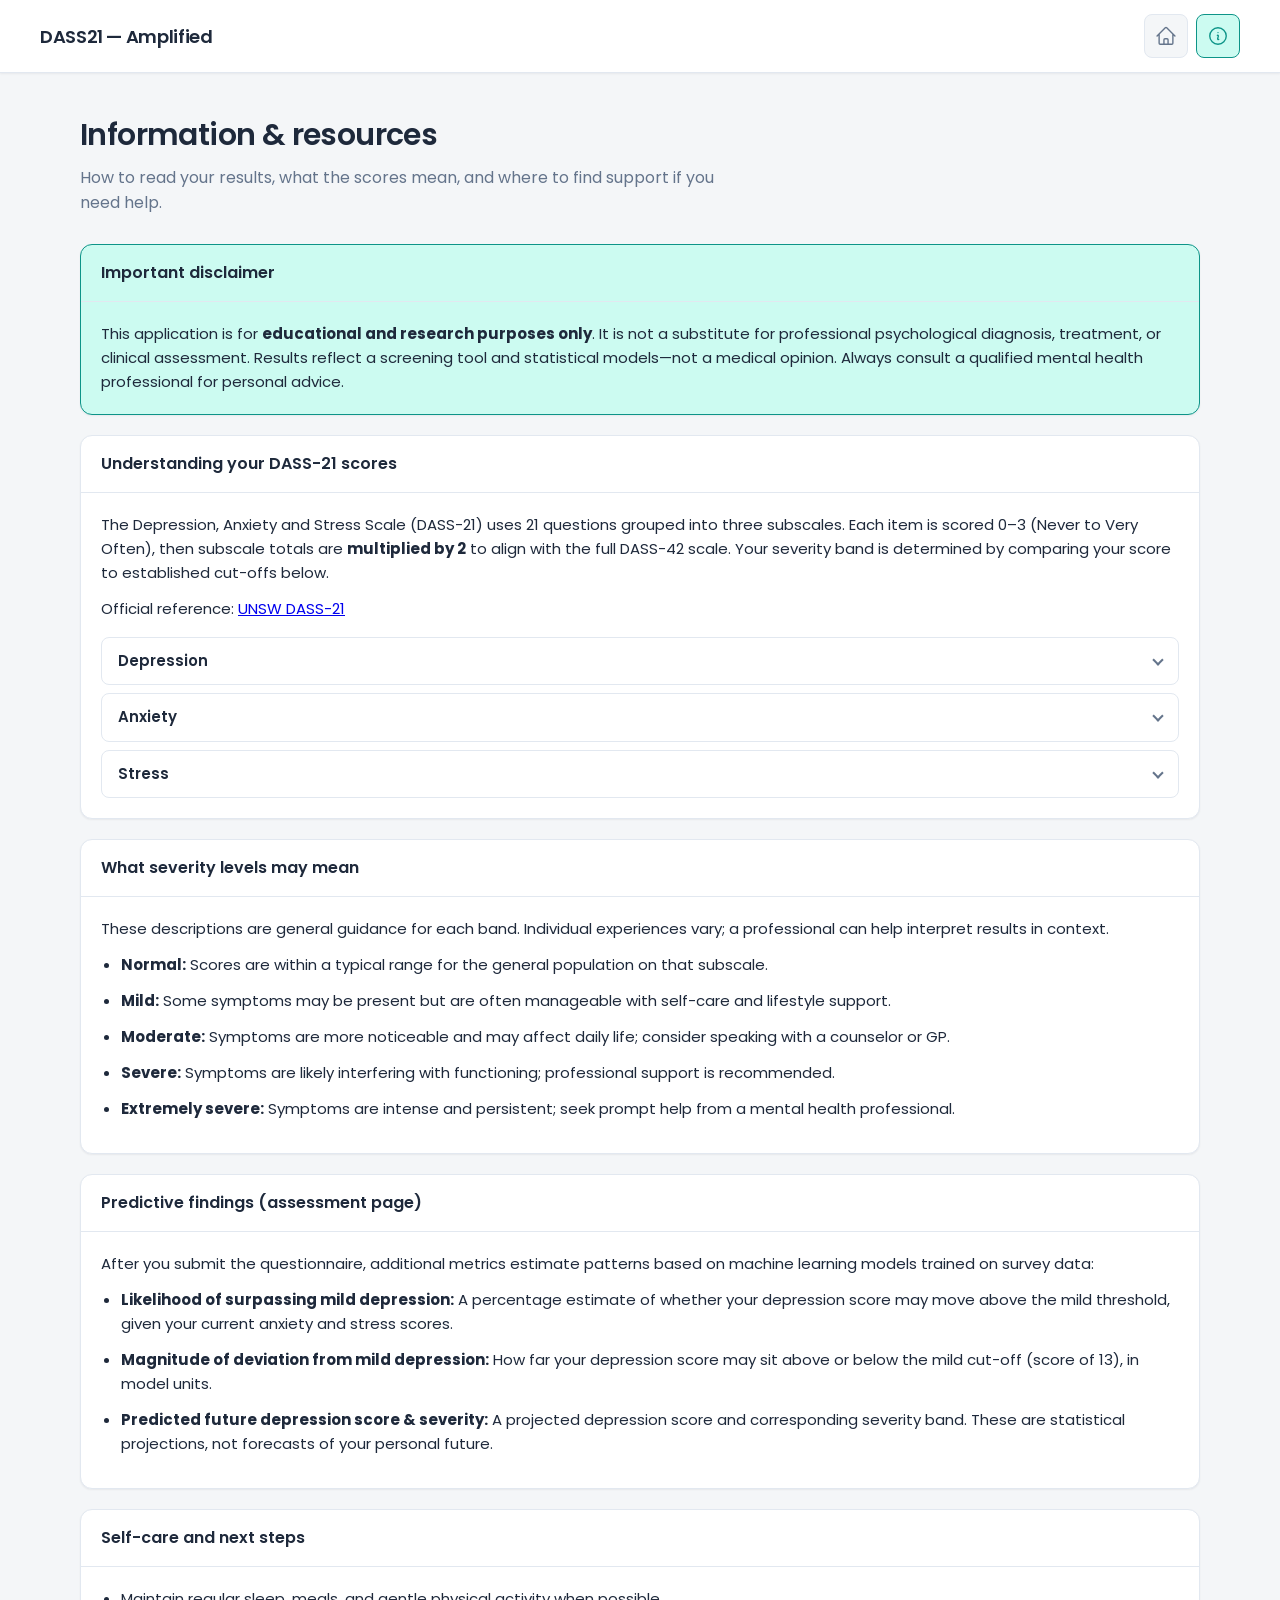
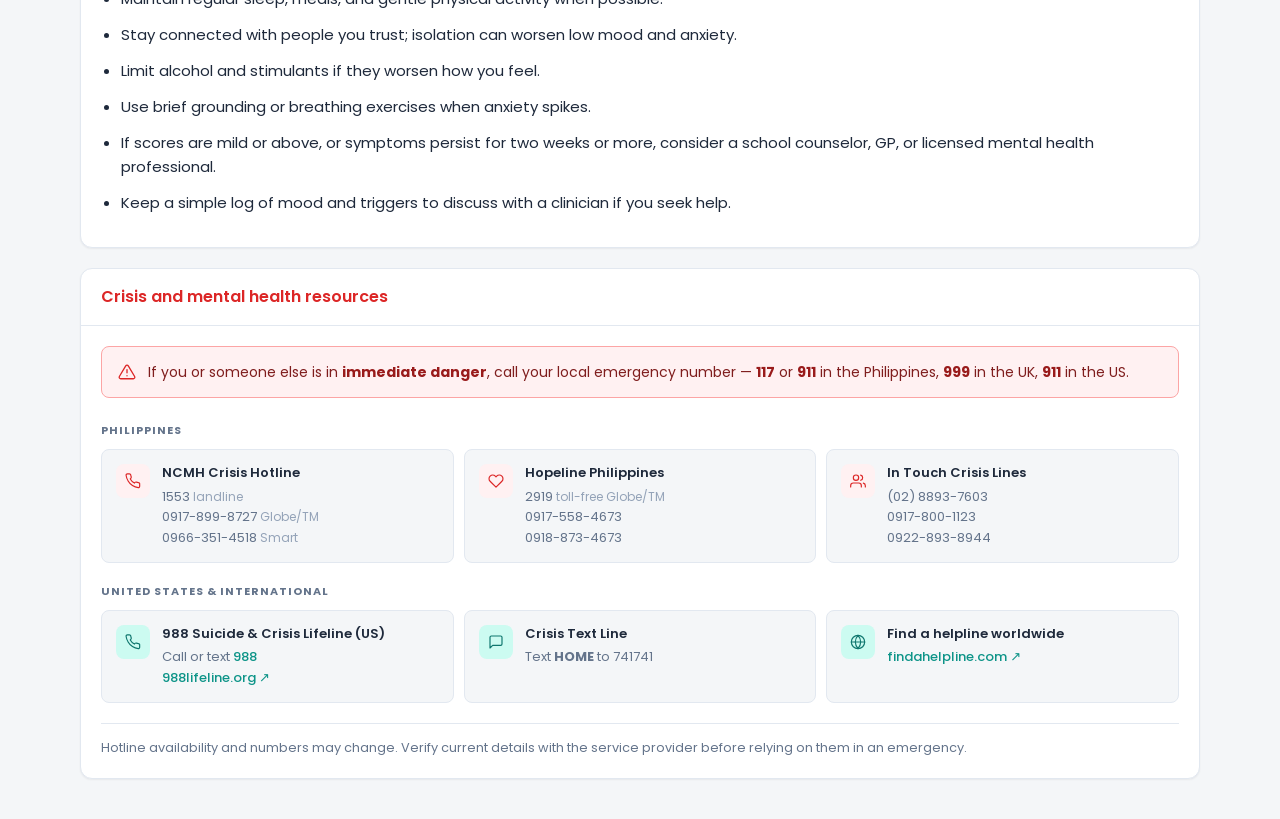
==== commit c7c588de: "feat(nlp): Removed NLP feature" ====
--- a/templates/info.html
+++ b/templates/info.html
@@ -33,26 +33,6 @@
           </svg>
         </a>
         <a
-          href="/detect"
-          title="Symptoms identifier"
-          aria-label="Symptoms identifier"
-        >
-          <svg
-            xmlns="http://www.w3.org/2000/svg"
-            fill="none"
-            viewBox="0 0 24 24"
-            stroke-width="1.5"
-            stroke="currentColor"
-            aria-hidden="true"
-          >
-            <path
-              stroke-linecap="round"
-              stroke-linejoin="round"
-              d="M8.25 6.75h12M8.25 12h12m-12 5.25h12M3.75 6.75h.007v.008H3.75V6.75Zm.375 0a.375.375 0 1 1-.75 0 .375.375 0 0 1 .75 0ZM3.75 12h.007v.008H3.75V12Zm.375 0a.375.375 0 1 1-.75 0 .375.375 0 0 1 .75 0Zm-.375 5.25h.007v.008H3.75v-.008Zm.375 0a.375.375 0 1 1-.75 0 .375.375 0 0 1 .75 0Z"
-            />
-          </svg>
-        </a>
-        <a
           href="/info"
           title="Information and resources"
           aria-label="Information"
@@ -301,32 +281,6 @@
                 A projected depression score and corresponding severity band.
                 These are statistical projections, not forecasts of your
                 personal future.
-              </li>
-            </ul>
-          </div>
-        </section>
-
-        <section class="card">
-          <div class="card__header">
-            <h2>Symptoms identifier results</h2>
-          </div>
-          <div class="card__body info-section__body">
-            <p>
-              On the
-              <a class="info-ref-link" href="/detect">Symptoms identifier</a>
-              page, free text is analyzed with natural language processing to
-              match phrases related to DASS-21 items.
-            </p>
-            <ul>
-              <li>
-                <strong>Symptoms found:</strong> DASS-21 questionnaire items
-                grouped by Depression, Anxiety, or Stress, with the phrase that
-                matched shown as evidence. No matches only means your wording
-                did not match known patterns.
-              </li>
-              <li>
-                <strong>Findings counts:</strong> The number of unique DASS-21
-                themes matched in each category—not a clinical score.
               </li>
             </ul>
           </div>
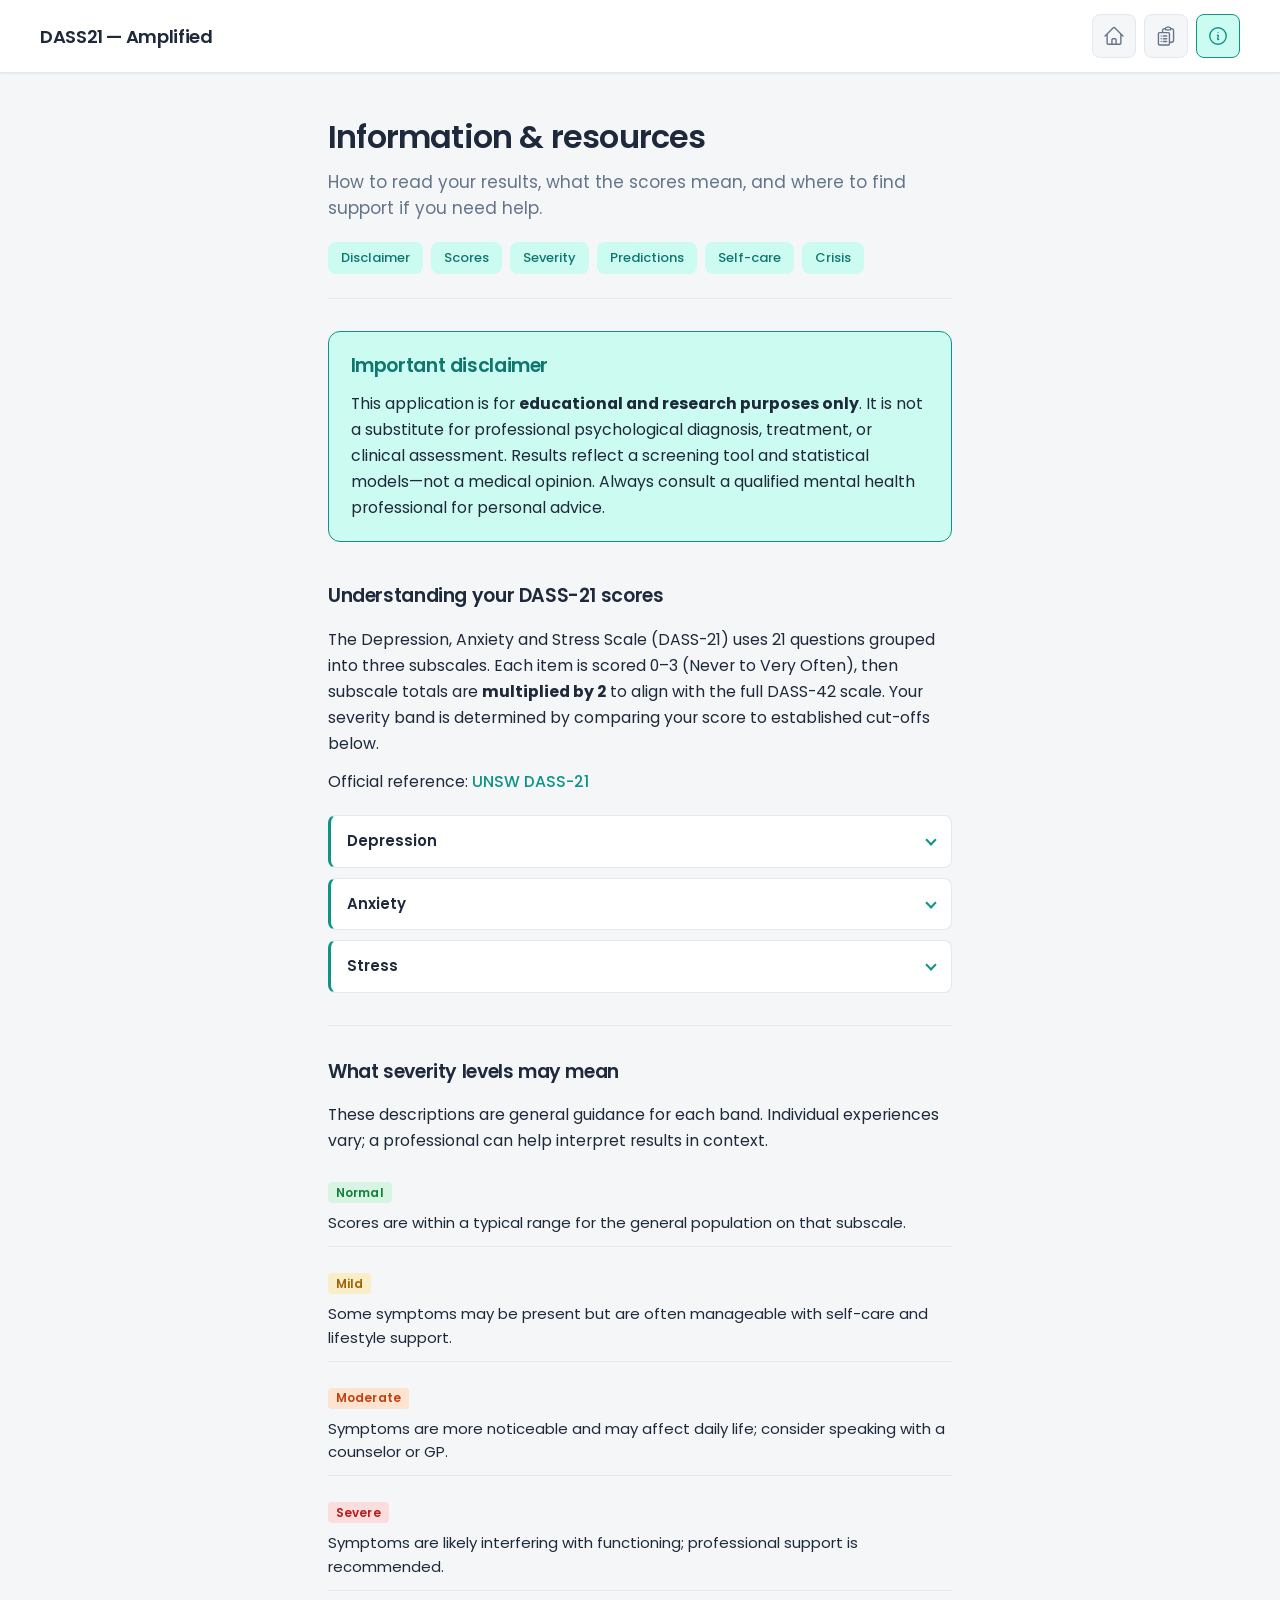
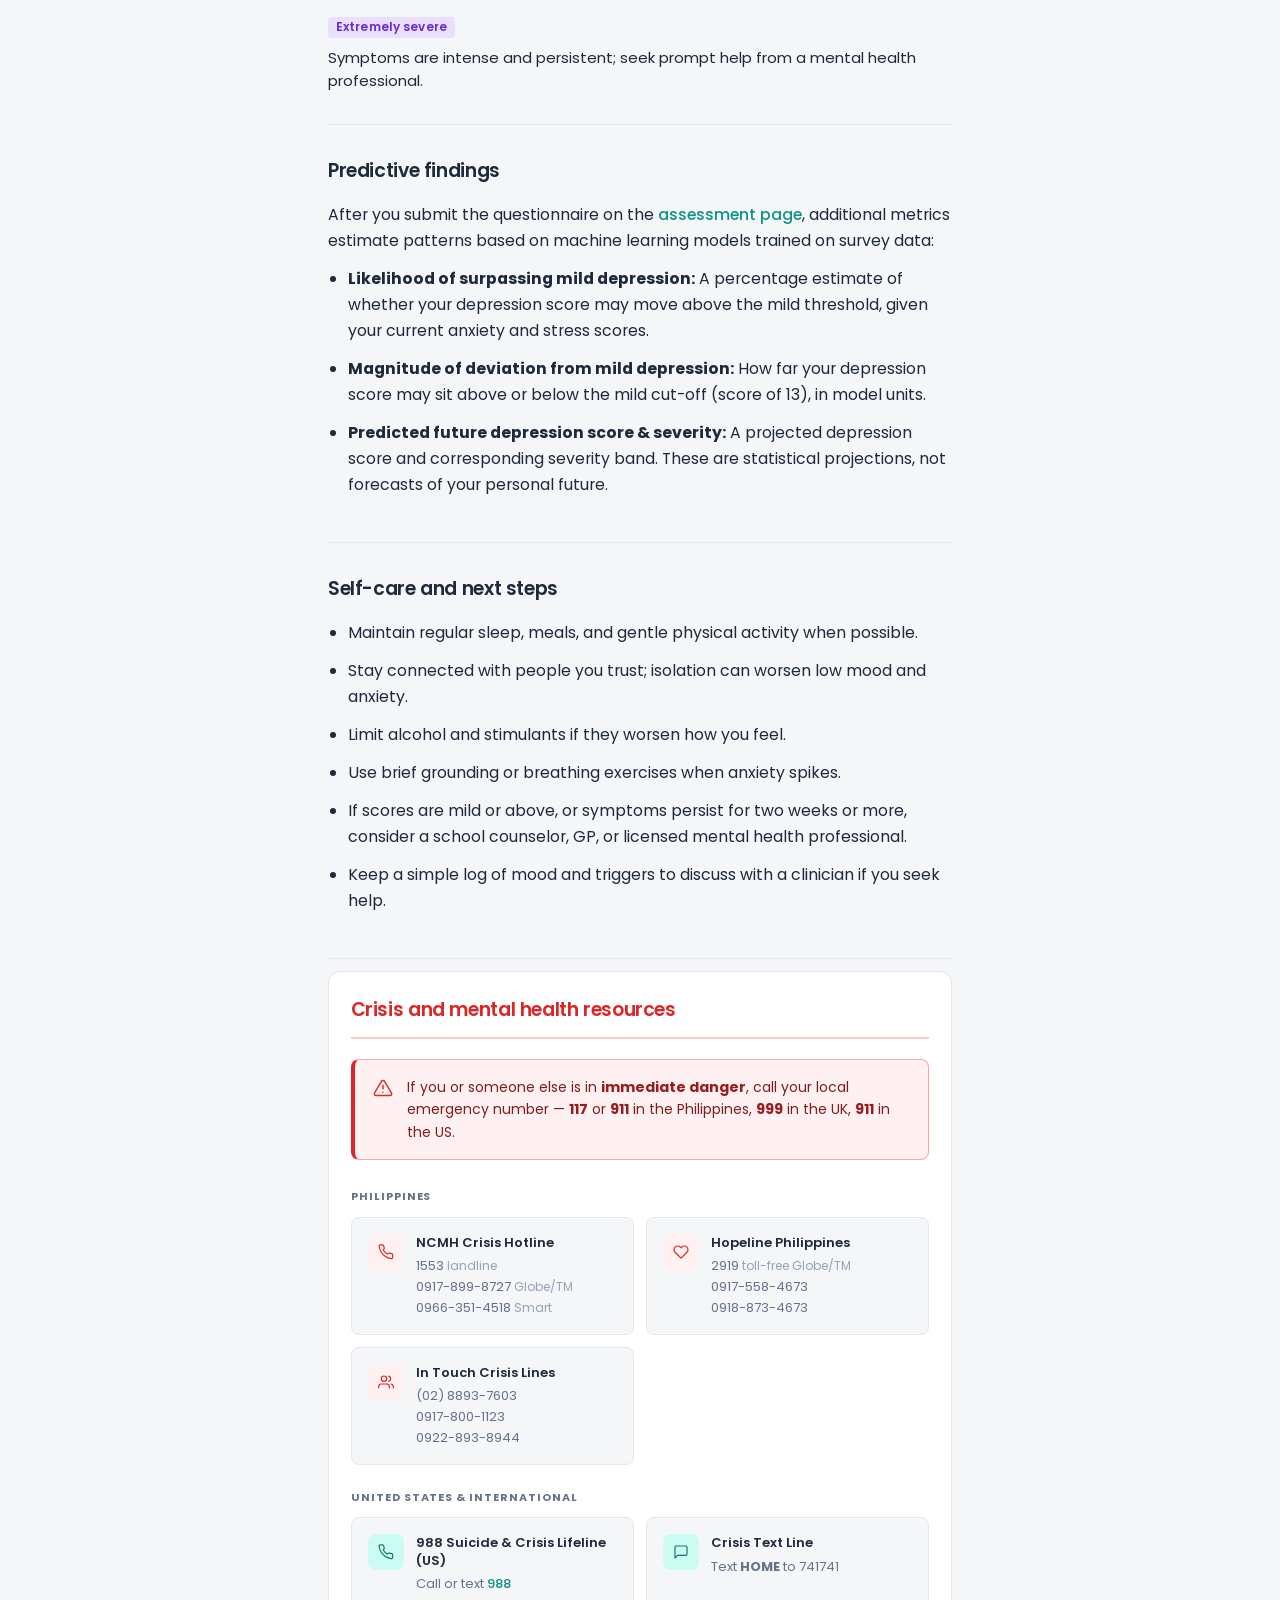
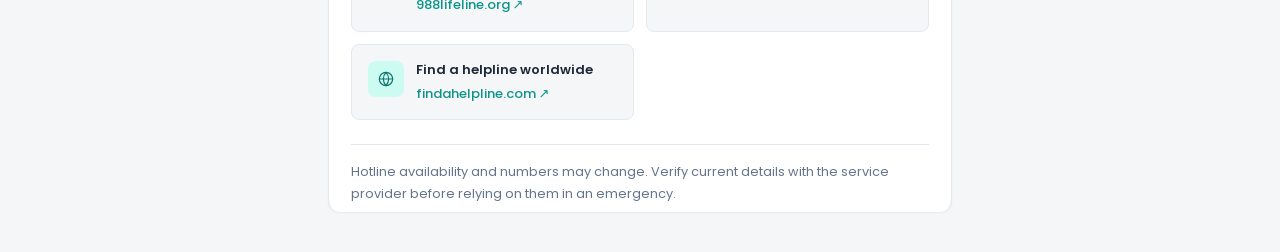
==== commit 16dfcf07: "Create landing apge and migrate content to test route" ====
--- a/templates/info.html
+++ b/templates/info.html
@@ -4,6 +4,7 @@
     <meta charset="UTF-8" />
     <meta name="viewport" content="width=device-width, initial-scale=1.0" />
     <title>DASS — Information &amp; resources</title>
+    <link rel="icon" href="/static/assets/dass-icon.ico" type="image/x-icon" />
     <link rel="stylesheet" href="/static/style/info.css" />
     <link rel="preconnect" href="https://fonts.googleapis.com" />
     <link rel="preconnect" href="https://fonts.gstatic.com" crossorigin />
@@ -32,6 +33,22 @@
             />
           </svg>
         </a>
+        <a href="/test" title="Assessment" aria-label="Assessment">
+          <svg
+            xmlns="http://www.w3.org/2000/svg"
+            fill="none"
+            viewBox="0 0 24 24"
+            stroke-width="1.5"
+            stroke="currentColor"
+            aria-hidden="true"
+          >
+            <path
+              stroke-linecap="round"
+              stroke-linejoin="round"
+              d="M9 12h3.75M9 15h3.75M9 18h3.75m3 .75H18a2.25 2.25 0 0 0 2.25-2.25V6.108c0-1.135-.845-2.098-1.976-2.192a48.424 48.424 0 0 0-1.123-.08m-5.801 0c-.065.21-.1.433-.1.664 0 .414.336.75.75.75h4.5a.75.75 0 0 0 .75-.75 2.25 2.25 0 0 0-.1-.664m-5.8 0A2.251 2.251 0 0 1 13.5 2.25H15c1.012 0 1.867.668 2.15 1.586m-5.8 0c-.376.023-.75.05-1.124.08C9.095 4.01 8.25 4.973 8.25 6.108V8.25m0 0H4.875c-.621 0-1.125.504-1.125 1.125v11.25c0 .621.504 1.125 1.125 1.125h9.75c.621 0 1.125-.504 1.125-1.125V9.375c0-.621-.504-1.125-1.125-1.125H8.25ZM6.75 12h.008v.008H6.75V12Zm0 3h.008v.008H6.75V15Zm0 3h.008v.008H6.75V18Z"
+            />
+          </svg>
+        </a>
         <a
           href="/info"
           title="Information and resources"
@@ -63,14 +80,20 @@
           How to read your results, what the scores mean, and where to find
           support if you need help.
         </p>
+        <nav class="info-toc" aria-label="On this page">
+          <a href="#disclaimer">Disclaimer</a>
+          <a href="#scores">Scores</a>
+          <a href="#severity">Severity</a>
+          <a href="#predictions">Predictions</a>
+          <a href="#self-care">Self-care</a>
+          <a href="#crisis">Crisis</a>
+        </nav>
       </div>
 
       <div class="info-sections">
-        <section class="card info-disclaimer">
-          <div class="card__header">
-            <h2>Important disclaimer</h2>
-          </div>
-          <div class="card__body info-section__body">
+        <section id="disclaimer" class="info-block info-disclaimer">
+          <h2>Important disclaimer</h2>
+          <div class="info-section__body">
             <p>
               This application is for
               <strong>educational and research purposes only</strong>. It is not
@@ -82,11 +105,9 @@
           </div>
         </section>
 
-        <section class="card">
-          <div class="card__header">
-            <h2>Understanding your DASS-21 scores</h2>
-          </div>
-          <div class="card__body info-section__body">
+        <section id="scores" class="info-block">
+          <h2>Understanding your DASS-21 scores</h2>
+          <div class="info-section__body">
             <p>
               The Depression, Anxiety and Stress Scale (DASS-21) uses 21
               questions grouped into three subscales. Each item is scored 0–3
@@ -120,23 +141,23 @@
                     <tbody>
                       <tr>
                         <td>0–9</td>
-                        <td>Normal</td>
+                        <td><span class="sev-pill sev-pill--normal">Normal</span></td>
                       </tr>
                       <tr>
                         <td>10–13</td>
-                        <td>Mild</td>
+                        <td><span class="sev-pill sev-pill--mild">Mild</span></td>
                       </tr>
                       <tr>
                         <td>14–20</td>
-                        <td>Moderate</td>
+                        <td><span class="sev-pill sev-pill--moderate">Moderate</span></td>
                       </tr>
                       <tr>
                         <td>21–27</td>
-                        <td>Severe</td>
+                        <td><span class="sev-pill sev-pill--severe">Severe</span></td>
                       </tr>
                       <tr>
                         <td>28+</td>
-                        <td>Extremely Severe</td>
+                        <td><span class="sev-pill sev-pill--extreme">Extremely Severe</span></td>
                       </tr>
                     </tbody>
                   </table>
@@ -156,23 +177,23 @@
                     <tbody>
                       <tr>
                         <td>0–7</td>
-                        <td>Normal</td>
+                        <td><span class="sev-pill sev-pill--normal">Normal</span></td>
                       </tr>
                       <tr>
                         <td>8–9</td>
-                        <td>Mild</td>
+                        <td><span class="sev-pill sev-pill--mild">Mild</span></td>
                       </tr>
                       <tr>
                         <td>10–14</td>
-                        <td>Moderate</td>
+                        <td><span class="sev-pill sev-pill--moderate">Moderate</span></td>
                       </tr>
                       <tr>
                         <td>15–19</td>
-                        <td>Severe</td>
+                        <td><span class="sev-pill sev-pill--severe">Severe</span></td>
                       </tr>
                       <tr>
                         <td>20+</td>
-                        <td>Extremely Severe</td>
+                        <td><span class="sev-pill sev-pill--extreme">Extremely Severe</span></td>
                       </tr>
                     </tbody>
                   </table>
@@ -192,23 +213,23 @@
                     <tbody>
                       <tr>
                         <td>0–14</td>
-                        <td>Normal</td>
+                        <td><span class="sev-pill sev-pill--normal">Normal</span></td>
                       </tr>
                       <tr>
                         <td>15–18</td>
-                        <td>Mild</td>
+                        <td><span class="sev-pill sev-pill--mild">Mild</span></td>
                       </tr>
                       <tr>
                         <td>19–25</td>
-                        <td>Moderate</td>
+                        <td><span class="sev-pill sev-pill--moderate">Moderate</span></td>
                       </tr>
                       <tr>
                         <td>26–33</td>
-                        <td>Severe</td>
+                        <td><span class="sev-pill sev-pill--severe">Severe</span></td>
                       </tr>
                       <tr>
                         <td>34+</td>
-                        <td>Extremely Severe</td>
+                        <td><span class="sev-pill sev-pill--extreme">Extremely Severe</span></td>
                       </tr>
                     </tbody>
                   </table>
@@ -218,49 +239,52 @@
           </div>
         </section>
 
-        <section class="card">
-          <div class="card__header">
-            <h2>What severity levels may mean</h2>
-          </div>
-          <div class="card__body info-section__body">
+        <section id="severity" class="info-block">
+          <h2>What severity levels may mean</h2>
+          <div class="info-section__body">
             <p>
               These descriptions are general guidance for each band. Individual
               experiences vary; a professional can help interpret results in
               context.
             </p>
-            <ul>
-              <li>
-                <strong>Normal:</strong> Scores are within a typical range for
-                the general population on that subscale.
-              </li>
-              <li>
-                <strong>Mild:</strong> Some symptoms may be present but are
-                often manageable with self-care and lifestyle support.
-              </li>
-              <li>
-                <strong>Moderate:</strong> Symptoms are more noticeable and may
-                affect daily life; consider speaking with a counselor or GP.
-              </li>
-              <li>
-                <strong>Severe:</strong> Symptoms are likely interfering with
-                functioning; professional support is recommended.
-              </li>
-              <li>
-                <strong>Extremely severe:</strong> Symptoms are intense and
-                persistent; seek prompt help from a mental health professional.
+            <ul class="severity-list">
+              <li>
+                <span class="sev-pill sev-pill--normal">Normal</span>
+                Scores are within a typical range for the general population on
+                that subscale.
+              </li>
+              <li>
+                <span class="sev-pill sev-pill--mild">Mild</span>
+                Some symptoms may be present but are often manageable with
+                self-care and lifestyle support.
+              </li>
+              <li>
+                <span class="sev-pill sev-pill--moderate">Moderate</span>
+                Symptoms are more noticeable and may affect daily life; consider
+                speaking with a counselor or GP.
+              </li>
+              <li>
+                <span class="sev-pill sev-pill--severe">Severe</span>
+                Symptoms are likely interfering with functioning; professional
+                support is recommended.
+              </li>
+              <li>
+                <span class="sev-pill sev-pill--extreme">Extremely severe</span>
+                Symptoms are intense and persistent; seek prompt help from a
+                mental health professional.
               </li>
             </ul>
           </div>
         </section>
 
-        <section class="card">
-          <div class="card__header">
-            <h2>Predictive findings (assessment page)</h2>
-          </div>
-          <div class="card__body info-section__body">
+        <section id="predictions" class="info-block">
+          <h2>Predictive findings</h2>
+          <div class="info-section__body">
             <p>
-              After you submit the questionnaire, additional metrics estimate
-              patterns based on machine learning models trained on survey data:
+              After you submit the questionnaire on the
+              <a class="info-ref-link" href="/test">assessment page</a>,
+              additional metrics estimate patterns based on machine learning
+              models trained on survey data:
             </p>
             <ul>
               <li>
@@ -286,11 +310,9 @@
           </div>
         </section>
 
-        <section class="card">
-          <div class="card__header">
-            <h2>Self-care and next steps</h2>
-          </div>
-          <div class="card__body info-section__body">
+        <section id="self-care" class="info-block">
+          <h2>Self-care and next steps</h2>
+          <div class="info-section__body">
             <ul>
               <li>
                 Maintain regular sleep, meals, and gentle physical activity when
@@ -317,12 +339,9 @@
           </div>
         </section>
 
-        <section class="card info-crisis">
-          <div class="card__header">
-            <h2>Crisis and mental health resources</h2>
-          </div>
-          <div class="card__body info-section__body">
-            <!-- Emergency alert banner -->
+        <section id="crisis" class="info-block info-crisis">
+          <h2>Crisis and mental health resources</h2>
+          <div class="info-section__body">
             <div class="crisis-alert">
               <svg
                 class="crisis-alert__icon"
@@ -348,7 +367,6 @@
               </p>
             </div>
 
-            <!-- Philippines -->
             <h3 class="crisis-region">Philippines</h3>
             <div class="crisis-grid">
               <div class="crisis-card">
@@ -431,7 +449,6 @@
               </div>
             </div>
 
-            <!-- International -->
             <h3 class="crisis-region">United States &amp; international</h3>
             <div class="crisis-grid">
               <div class="crisis-card">
--- a/static/style/info.css
+++ b/static/style/info.css
@@ -1,37 +1,97 @@
 @import url("./common.css");
 
+.info-page {
+  max-width: 44rem;
+}
+
 .info-page .page-hero {
-  margin-bottom: 1.75rem;
+  margin-bottom: 2rem;
+  padding-bottom: 1.5rem;
+  border-bottom: 1px solid var(--color-border);
 }
 
 .info-page .page-hero__title {
   margin: 0 0 0.5rem;
-  font-size: clamp(1.5rem, 3vw, 1.875rem);
-  font-weight: 600;
-  color: var(--color-text);
+  font-size: clamp(1.625rem, 3.5vw, 2rem);
+  font-weight: 600;
+  color: var(--color-text);
+  letter-spacing: -0.025em;
+}
+
+.info-page .page-hero__lede {
+  margin: 0 0 1.25rem;
+  max-width: 38rem;
+  color: var(--color-text-muted);
+  font-size: 1.0625rem;
+  line-height: 1.55;
+}
+
+/* In-page jump links */
+.info-toc {
+  display: flex;
+  flex-wrap: wrap;
+  gap: 0.5rem;
+}
+
+.info-toc a {
+  display: inline-flex;
+  align-items: center;
+  padding: 0.35rem 0.75rem;
+  font-size: 0.8125rem;
+  font-weight: 500;
+  color: var(--color-primary-hover);
+  text-decoration: none;
+  background: var(--color-primary-soft);
+  border: 1px solid transparent;
+  border-radius: var(--radius-sm);
+  transition:
+    background 0.15s ease,
+    border-color 0.15s ease,
+    color 0.15s ease;
+}
+
+.info-toc a:hover {
+  border-color: var(--color-primary);
+  color: var(--color-primary-hover);
+}
+
+.info-toc a:focus-visible {
+  outline: none;
+  box-shadow: var(--focus-ring);
+}
+
+.info-sections {
+  display: flex;
+  flex-direction: column;
+  gap: 0;
+}
+
+/* Reading sections — headings + dividers, not heavy cards */
+.info-block {
+  padding: 2rem 0;
+  border-bottom: 1px solid var(--color-border);
+  scroll-margin-top: 1.25rem;
+}
+
+.info-block:last-child {
+  border-bottom: none;
+  padding-bottom: 0.5rem;
+}
+
+.info-block > h2 {
+  margin: 0 0 1rem;
+  font-size: 1.1875rem;
+  font-weight: 600;
   letter-spacing: -0.02em;
-}
-
-.info-page .page-hero__lede {
-  margin: 0;
-  max-width: 42rem;
-  color: var(--color-text-muted);
-  font-size: 1rem;
-  line-height: 1.55;
-}
-
-.info-sections {
-  display: flex;
-  flex-direction: column;
-  gap: 1.25rem;
+  color: var(--color-text);
 }
 
 .info-section__body p,
 .info-section__body li {
   margin: 0 0 0.75rem;
   color: var(--color-text);
-  font-size: 0.9375rem;
-  line-height: 1.6;
+  font-size: 0.9875rem;
+  line-height: 1.65;
 }
 
 .info-section__body p:last-child,
@@ -55,20 +115,104 @@
   margin-top: 0;
 }
 
+.info-ref-link {
+  color: var(--color-primary);
+  font-weight: 500;
+  text-decoration: none;
+}
+
+.info-ref-link:hover {
+  text-decoration: underline;
+}
+
+/* Disclaimer callout */
 .info-disclaimer {
   background: var(--color-primary-soft);
-  border-color: var(--color-primary);
-}
-
-.info-disclaimer .card__body p {
-  color: var(--color-text);
-}
-
+  border: 1px solid var(--color-primary);
+  border-radius: var(--radius-md);
+  padding: 1.25rem 1.35rem;
+  margin-bottom: 0.5rem;
+  border-bottom: 1px solid var(--color-primary);
+}
+
+.info-disclaimer > h2 {
+  color: var(--color-primary-hover);
+  margin-bottom: 0.625rem;
+}
+
+.info-disclaimer .info-section__body p {
+  margin-bottom: 0;
+}
+
+/* Severity pills */
+.sev-pill {
+  display: inline-block;
+  padding: 0.15rem 0.5rem;
+  font-size: 0.75rem;
+  font-weight: 600;
+  letter-spacing: 0.01em;
+  border-radius: 4px;
+  line-height: 1.35;
+  white-space: nowrap;
+}
+
+.sev-pill--normal {
+  background: color-mix(in srgb, var(--sev-normal) 18%, white);
+  color: #15803d;
+}
+
+.sev-pill--mild {
+  background: color-mix(in srgb, var(--sev-mild) 22%, white);
+  color: #a16207;
+}
+
+.sev-pill--moderate {
+  background: color-mix(in srgb, var(--sev-moderate) 20%, white);
+  color: #c2410c;
+}
+
+.sev-pill--severe {
+  background: color-mix(in srgb, var(--sev-severe) 18%, white);
+  color: #b91c1c;
+}
+
+.sev-pill--extreme {
+  background: color-mix(in srgb, var(--sev-extreme) 16%, white);
+  color: #6d28d9;
+}
+
+.severity-list {
+  list-style: none;
+  margin: 1rem 0 0 !important;
+  padding: 0 !important;
+  display: flex;
+  flex-direction: column;
+  gap: 0.875rem;
+}
+
+.severity-list li {
+  display: flex;
+  flex-wrap: wrap;
+  align-items: baseline;
+  gap: 0.5rem 0.75rem;
+  margin: 0 !important;
+  padding: 0.75rem 0;
+  border-bottom: 1px solid var(--color-border);
+  font-size: 0.9375rem !important;
+  line-height: 1.55 !important;
+}
+
+.severity-list li:last-child {
+  border-bottom: none;
+  padding-bottom: 0;
+}
+
+/* Score accordions */
 .info-score-accordions {
   display: flex;
   flex-direction: column;
-  gap: 0.5rem;
-  margin-top: 1rem;
+  gap: 0.625rem;
+  margin-top: 1.25rem;
 }
 
 .info-accordion {
@@ -76,6 +220,7 @@
   border-radius: var(--radius-sm);
   background: var(--color-surface);
   overflow: hidden;
+  border-left: 3px solid var(--color-primary);
 }
 
 .info-accordion__summary {
@@ -83,7 +228,7 @@
   align-items: center;
   justify-content: space-between;
   gap: 0.75rem;
-  padding: 0.75rem 1rem;
+  padding: 0.875rem 1rem;
   font-size: 0.9375rem;
   font-weight: 600;
   color: var(--color-text);
@@ -106,8 +251,8 @@
   width: 0.5rem;
   height: 0.5rem;
   margin-top: -0.15rem;
-  border-right: 2px solid var(--color-text-muted);
-  border-bottom: 2px solid var(--color-text-muted);
+  border-right: 2px solid var(--color-primary);
+  border-bottom: 2px solid var(--color-primary);
   transform: rotate(45deg);
   transition:
     transform 0.15s ease,
@@ -147,7 +292,7 @@
 
 .info-table th,
 .info-table td {
-  padding: 0.5rem 0.75rem;
+  padding: 0.55rem 0.75rem;
   text-align: left;
   border: 1px solid var(--color-border);
 }
@@ -162,35 +307,40 @@
   color: var(--color-text);
 }
 
+/* Crisis resources — keep card treatment for scannable hotlines */
 .info-crisis {
-  background: var(--color-surface) !important;
-  border-color: var(--color-border) !important;
-  border-radius: var(--radius-md) !important;
-}
-
-.info-crisis .card__header::before {
-  background: #dc2626;
-}
-.info-crisis .card__header h2 {
+  background: var(--color-surface);
+  border: 1px solid var(--color-border);
+  border-radius: var(--radius-md);
+  padding: 1.5rem 1.35rem;
+  margin-top: 0.75rem;
+  box-shadow: var(--shadow-sm);
+  border-bottom: 1px solid var(--color-border);
+}
+
+.info-crisis > h2 {
   color: #dc2626;
-}
-
-/* Alert banner */
+  padding-bottom: 0.75rem;
+  border-bottom: 2px solid #fecaca;
+  margin-bottom: 1.25rem;
+}
+
 .crisis-alert {
   display: flex;
   align-items: flex-start;
-  gap: 0.75rem;
-  padding: 0.875rem 1rem;
-  margin-bottom: 1.5rem;
+  gap: 0.875rem;
+  padding: 1rem 1.125rem;
+  margin-bottom: 1.75rem;
   background: #fff1f2;
   border: 1px solid #fca5a5;
+  border-left: 4px solid #dc2626;
   border-radius: var(--radius-sm);
 }
 
 .crisis-alert__icon {
   flex-shrink: 0;
-  width: 18px;
-  height: 18px;
+  width: 20px;
+  height: 20px;
   color: #dc2626;
   margin-top: 0.1rem;
 }
@@ -206,39 +356,44 @@
   color: #991b1b;
 }
 
-/* Region label */
 .crisis-region {
   font-size: 0.6875rem !important;
   font-weight: 700 !important;
   text-transform: uppercase !important;
   letter-spacing: 0.09em !important;
   color: var(--color-text-muted) !important;
-  margin: 0 0 0.625rem !important;
-}
-
-/* Cards grid */
+  margin: 0 0 0.75rem !important;
+}
+
 .crisis-grid {
   display: grid;
-  grid-template-columns: repeat(auto-fit, minmax(170px, 1fr));
-  gap: 0.625rem;
-  margin-bottom: 1.25rem;
+  grid-template-columns: repeat(auto-fit, minmax(200px, 1fr));
+  gap: 0.75rem;
+  margin-bottom: 1.5rem;
 }
 
 .crisis-card {
   display: flex;
   align-items: flex-start;
   gap: 0.75rem;
-  padding: 0.875rem;
+  padding: 1rem;
   background: var(--color-bg);
   border: 1px solid var(--color-border);
   border-radius: var(--radius-sm);
-}
-
-/* Icon badge */
+  transition:
+    border-color 0.15s ease,
+    box-shadow 0.15s ease;
+}
+
+.crisis-card:hover {
+  border-color: var(--color-accent-muted);
+  box-shadow: var(--shadow-sm);
+}
+
 .crisis-card__icon {
   flex-shrink: 0;
-  width: 34px;
-  height: 34px;
+  width: 36px;
+  height: 36px;
   border-radius: 8px;
   display: flex;
   align-items: center;
@@ -260,7 +415,6 @@
   color: var(--color-primary-hover);
 }
 
-/* Card body */
 .crisis-card__body {
   flex: 1;
   min-width: 0;
@@ -311,11 +465,25 @@
   text-decoration: underline;
 }
 
-/* Footnote */
 .crisis-footnote {
   font-size: 0.8rem !important;
   color: var(--color-text-muted) !important;
   margin: 0 !important;
-  padding-top: 0.875rem;
+  padding-top: 1rem;
   border-top: 1px solid var(--color-border);
 }
+
+@media (max-width: 520px) {
+  .info-toc {
+    gap: 0.375rem;
+  }
+
+  .info-toc a {
+    font-size: 0.75rem;
+    padding: 0.3rem 0.55rem;
+  }
+
+  .crisis-grid {
+    grid-template-columns: 1fr;
+  }
+}
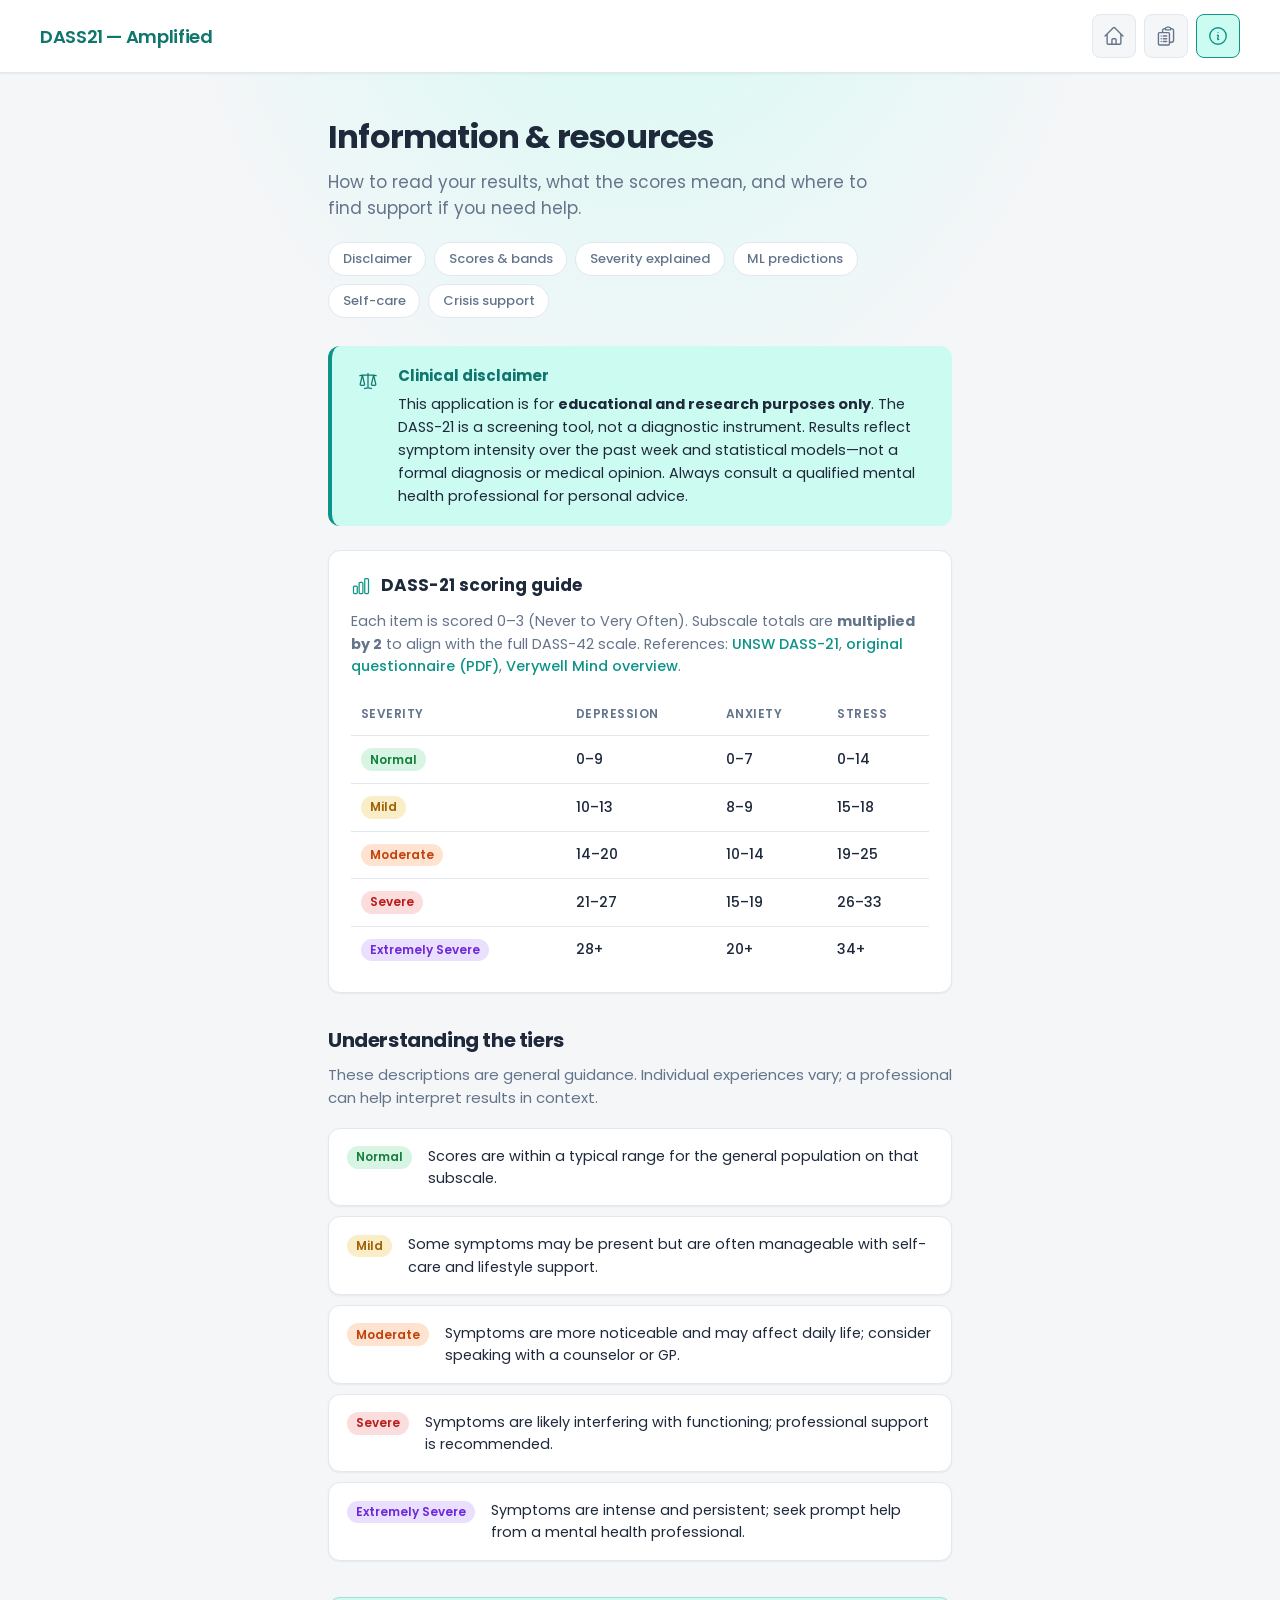
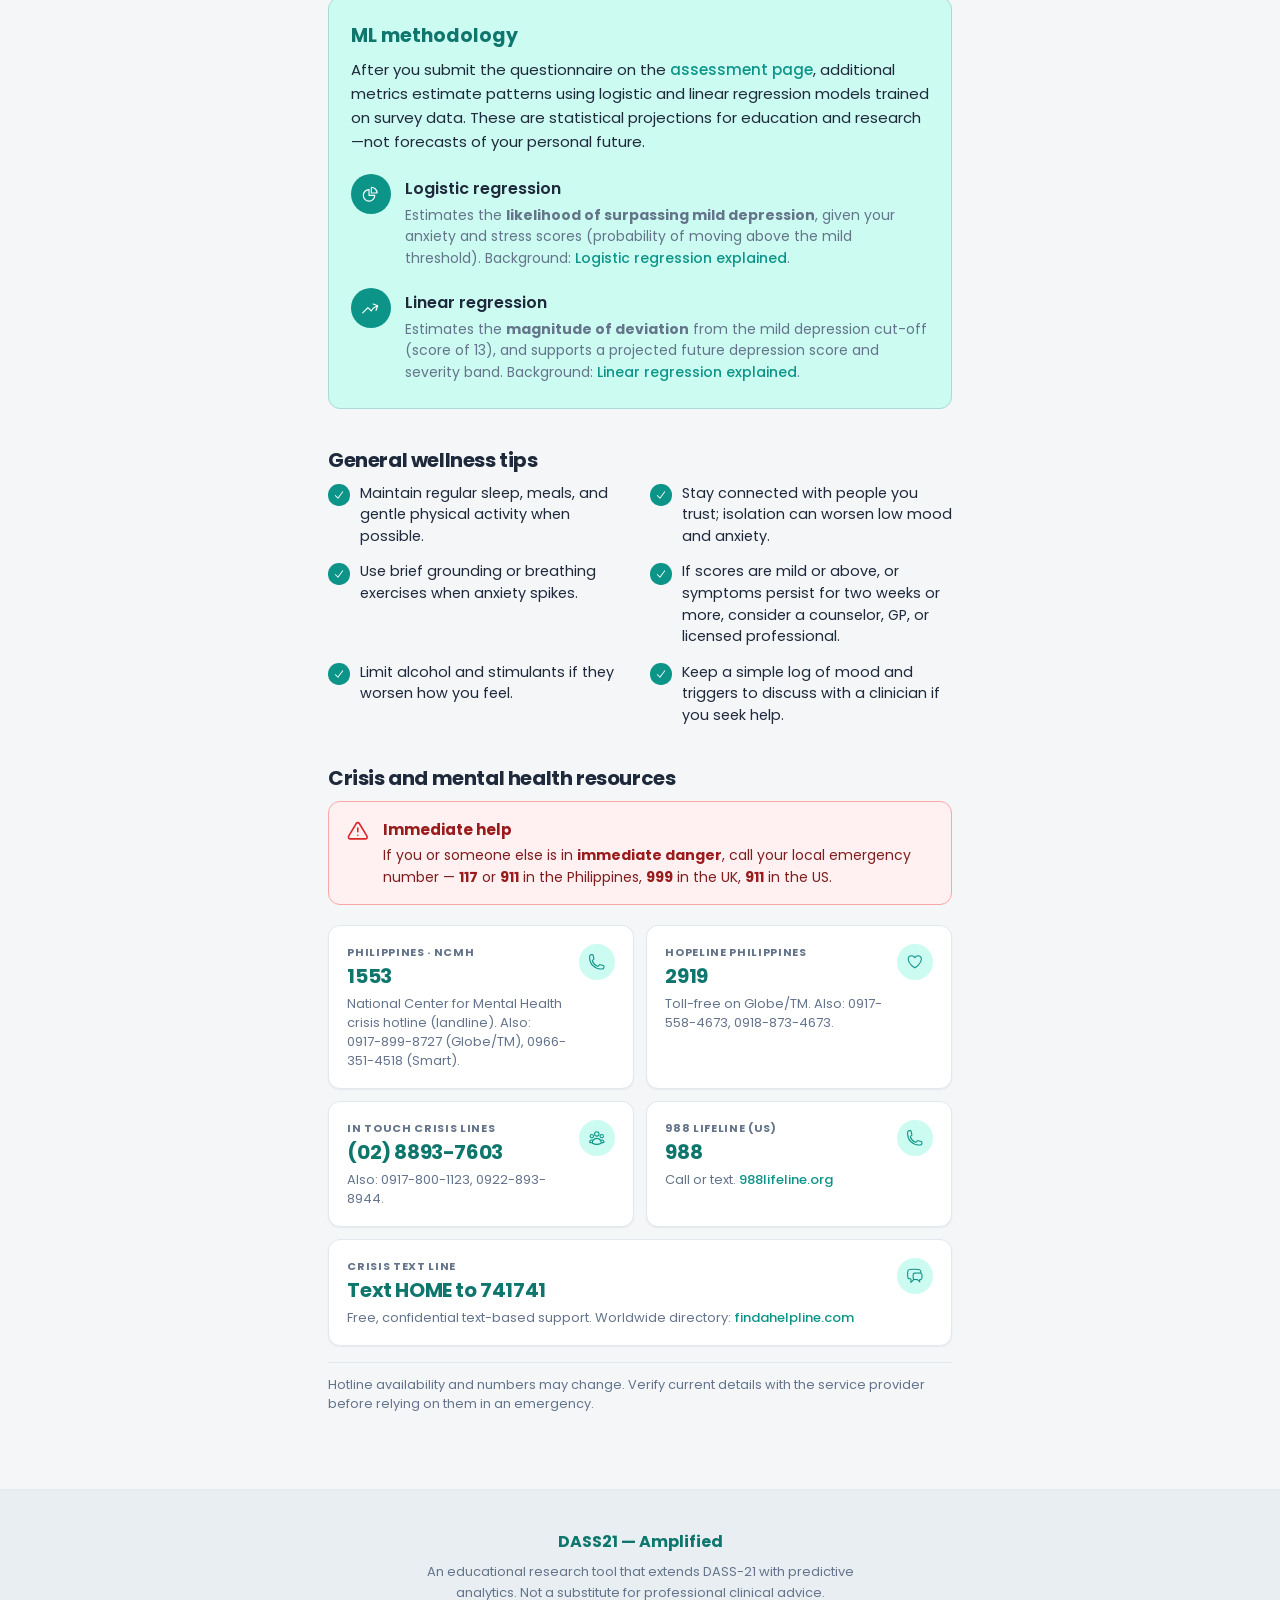
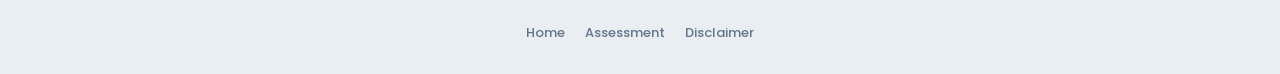
==== commit 69274cee: "Add source links to information" ====
--- a/templates/info.html
+++ b/templates/info.html
@@ -13,10 +13,11 @@
       rel="stylesheet"
     />
   </head>
-  <body>
-    <header class="app-header">
+  <body class="info-body">
+    <header class="app-header landing-header">
       <p class="app-header__title">DASS21 — Amplified</p>
       <nav class="nav-actions" aria-label="Main navigation">
+        <!-- Icons: Heroicons v2.2.0 (MIT) -->
         <a href="/" title="Home" aria-label="Home">
           <svg
             xmlns="http://www.w3.org/2000/svg"
@@ -74,483 +75,595 @@
     </header>
 
     <main class="page-wrap info-page">
-      <div class="page-hero">
-        <h1 class="page-hero__title">Information &amp; resources</h1>
-        <p class="page-hero__lede">
+      <header class="info-hero">
+        <h1 class="info-hero__title">Information &amp; resources</h1>
+        <p class="info-hero__lede">
           How to read your results, what the scores mean, and where to find
           support if you need help.
         </p>
         <nav class="info-toc" aria-label="On this page">
           <a href="#disclaimer">Disclaimer</a>
-          <a href="#scores">Scores</a>
-          <a href="#severity">Severity</a>
-          <a href="#predictions">Predictions</a>
+          <a href="#scores">Scores &amp; bands</a>
+          <a href="#severity">Severity explained</a>
+          <a href="#predictions">ML predictions</a>
           <a href="#self-care">Self-care</a>
-          <a href="#crisis">Crisis</a>
+          <a href="#crisis">Crisis support</a>
         </nav>
-      </div>
-
-      <div class="info-sections">
-        <section id="disclaimer" class="info-block info-disclaimer">
-          <h2>Important disclaimer</h2>
-          <div class="info-section__body">
+      </header>
+
+      <!-- Disclaimer -->
+      <aside id="disclaimer" class="info-callout" aria-labelledby="disclaimer-title">
+        <div class="info-callout__icon" aria-hidden="true">
+          <svg
+            xmlns="http://www.w3.org/2000/svg"
+            fill="none"
+            viewBox="0 0 24 24"
+            stroke-width="1.5"
+            stroke="currentColor"
+          >
+            <path
+              stroke-linecap="round"
+              stroke-linejoin="round"
+              d="M12 3v17.25m0 0c-1.472 0-2.882.265-4.185.75M12 20.25c1.472 0 2.882.265 4.185.75M18.75 4.97A48.416 48.416 0 0 0 12 4.5c-2.291 0-4.545.16-6.75.47m13.5 0c1.01.143 2.01.317 3 .52m-3-.52 2.62 10.726c.122.499-.106 1.028-.589 1.202a5.988 5.988 0 0 1-2.031.352 5.988 5.988 0 0 1-2.031-.352c-.483-.174-.711-.703-.59-1.202L18.75 4.971Zm-16.5.52c.99-.203 1.99-.377 3-.52m0 0 2.62 10.726c.122.499-.106 1.028-.589 1.202a5.989 5.989 0 0 1-2.031.352 5.989 5.989 0 0 1-2.031-.352c-.483-.174-.711-.703-.59-1.202L5.25 4.971Z"
+            />
+          </svg>
+        </div>
+        <div>
+          <h2 id="disclaimer-title">Clinical disclaimer</h2>
+          <p>
+            This application is for
+            <strong>educational and research purposes only</strong>. The DASS-21
+            is a screening tool, not a diagnostic instrument. Results reflect
+            symptom intensity over the past week and statistical models—not a
+            formal diagnosis or medical opinion. Always consult a qualified
+            mental health professional for personal advice.
+          </p>
+        </div>
+      </aside>
+
+      <!-- Scoring guide -->
+      <section id="scores" class="info-card" aria-labelledby="scores-title">
+        <div class="info-card__header">
+          <span class="info-card__header-icon" aria-hidden="true">
+            <svg
+              xmlns="http://www.w3.org/2000/svg"
+              fill="none"
+              viewBox="0 0 24 24"
+              stroke-width="1.5"
+              stroke="currentColor"
+            >
+              <path
+                stroke-linecap="round"
+                stroke-linejoin="round"
+                d="M3 13.125C3 12.504 3.504 12 4.125 12h2.25c.621 0 1.125.504 1.125 1.125v6.75C7.5 20.496 6.996 21 6.375 21h-2.25A1.125 1.125 0 0 1 3 19.875v-6.75ZM9.75 8.625c0-.621.504-1.125 1.125-1.125h2.25c.621 0 1.125.504 1.125 1.125v11.25c0 .621-.504 1.125-1.125 1.125h-2.25a1.125 1.125 0 0 1-1.125-1.125V8.625ZM16.5 4.125c0-.621.504-1.125 1.125-1.125h2.25C20.496 3 21 3.504 21 4.125v15.75c0 .621-.504 1.125-1.125 1.125h-2.25a1.125 1.125 0 0 1-1.125-1.125V4.125Z"
+              />
+            </svg>
+          </span>
+          <h2 id="scores-title">DASS-21 scoring guide</h2>
+        </div>
+        <p class="info-card__intro">
+          Each item is scored 0–3 (Never to Very Often). Subscale totals are
+          <strong>multiplied by 2</strong> to align with the full DASS-42 scale.
+          References:
+          <a
+            class="info-link"
+            href="https://www2.psy.unsw.edu.au/dass/"
+            target="_blank"
+            rel="noopener noreferrer"
+            >UNSW DASS-21</a
+          >,
+          <a
+            class="info-link"
+            href="https://maic.qld.gov.au/wp-content/uploads/2016/07/DASS-21.pdf"
+            target="_blank"
+            rel="noopener noreferrer"
+            >original questionnaire (PDF)</a
+          >,
+          <a
+            class="info-link"
+            href="https://www.verywellmind.com/dass-21-depression-anxiety-scale-8697715"
+            target="_blank"
+            rel="noopener noreferrer"
+            >Verywell Mind overview</a
+          >.
+        </p>
+        <div class="info-table-wrap">
+          <table class="info-score-table">
+            <thead>
+              <tr>
+                <th scope="col">Severity</th>
+                <th scope="col">Depression</th>
+                <th scope="col">Anxiety</th>
+                <th scope="col">Stress</th>
+              </tr>
+            </thead>
+            <tbody>
+              <tr>
+                <td>
+                  <span class="sev-pill sev-pill--normal">Normal</span>
+                </td>
+                <td>0–9</td>
+                <td>0–7</td>
+                <td>0–14</td>
+              </tr>
+              <tr>
+                <td>
+                  <span class="sev-pill sev-pill--mild">Mild</span>
+                </td>
+                <td>10–13</td>
+                <td>8–9</td>
+                <td>15–18</td>
+              </tr>
+              <tr>
+                <td>
+                  <span class="sev-pill sev-pill--moderate">Moderate</span>
+                </td>
+                <td>14–20</td>
+                <td>10–14</td>
+                <td>19–25</td>
+              </tr>
+              <tr>
+                <td>
+                  <span class="sev-pill sev-pill--severe">Severe</span>
+                </td>
+                <td>21–27</td>
+                <td>15–19</td>
+                <td>26–33</td>
+              </tr>
+              <tr>
+                <td>
+                  <span class="sev-pill sev-pill--extreme">Extremely Severe</span>
+                </td>
+                <td>28+</td>
+                <td>20+</td>
+                <td>34+</td>
+              </tr>
+            </tbody>
+          </table>
+        </div>
+      </section>
+
+      <!-- Severity tiers -->
+      <section id="severity" class="info-block" aria-labelledby="severity-title">
+        <h2 id="severity-title" class="info-block__title">
+          Understanding the tiers
+        </h2>
+        <p class="info-block__lede">
+          These descriptions are general guidance. Individual experiences vary; a
+          professional can help interpret results in context.
+        </p>
+        <ul class="tier-list">
+          <li class="tier-card">
+            <span class="sev-pill sev-pill--normal">Normal</span>
             <p>
-              This application is for
-              <strong>educational and research purposes only</strong>. It is not
-              a substitute for professional psychological diagnosis, treatment,
-              or clinical assessment. Results reflect a screening tool and
-              statistical models—not a medical opinion. Always consult a
-              qualified mental health professional for personal advice.
+              Scores are within a typical range for the general population on
+              that subscale.
+            </p>
+          </li>
+          <li class="tier-card">
+            <span class="sev-pill sev-pill--mild">Mild</span>
+            <p>
+              Some symptoms may be present but are often manageable with
+              self-care and lifestyle support.
+            </p>
+          </li>
+          <li class="tier-card">
+            <span class="sev-pill sev-pill--moderate">Moderate</span>
+            <p>
+              Symptoms are more noticeable and may affect daily life; consider
+              speaking with a counselor or GP.
+            </p>
+          </li>
+          <li class="tier-card">
+            <span class="sev-pill sev-pill--severe">Severe</span>
+            <p>
+              Symptoms are likely interfering with functioning; professional
+              support is recommended.
+            </p>
+          </li>
+          <li class="tier-card">
+            <span class="sev-pill sev-pill--extreme">Extremely Severe</span>
+            <p>
+              Symptoms are intense and persistent; seek prompt help from a
+              mental health professional.
+            </p>
+          </li>
+        </ul>
+      </section>
+
+      <!-- ML methodology -->
+      <section
+        id="predictions"
+        class="info-ml"
+        aria-labelledby="predictions-title"
+      >
+        <h2 id="predictions-title">ML methodology</h2>
+        <p>
+          After you submit the questionnaire on the
+          <a class="info-link" href="/test">assessment page</a>, additional
+          metrics estimate patterns using logistic and linear regression models
+          trained on survey data. These are statistical projections for
+          education and research—not forecasts of your personal future.
+        </p>
+        <ul class="info-ml__list">
+          <li>
+            <span class="info-ml__icon" aria-hidden="true">
+              <svg
+                xmlns="http://www.w3.org/2000/svg"
+                fill="none"
+                viewBox="0 0 24 24"
+                stroke-width="1.5"
+                stroke="currentColor"
+              >
+                <path
+                  stroke-linecap="round"
+                  stroke-linejoin="round"
+                  d="M10.5 6a7.5 7.5 0 1 0 7.5 7.5h-7.5V6Z"
+                />
+                <path
+                  stroke-linecap="round"
+                  stroke-linejoin="round"
+                  d="M13.5 10.5H21A7.5 7.5 0 0 0 13.5 3v7.5Z"
+                />
+              </svg>
+            </span>
+            <div>
+              <h3>Logistic regression</h3>
+              <p>
+                Estimates the
+                <strong>likelihood of surpassing mild depression</strong>, given
+                your anxiety and stress scores (probability of moving above the
+                mild threshold). Background:
+                <a
+                  class="info-link"
+                  href="https://www.geeksforgeeks.org/machine-learning/understanding-logistic-regression/"
+                  target="_blank"
+                  rel="noopener noreferrer"
+                  >Logistic regression explained</a
+                >.
+              </p>
+            </div>
+          </li>
+          <li>
+            <span class="info-ml__icon" aria-hidden="true">
+              <svg
+                xmlns="http://www.w3.org/2000/svg"
+                fill="none"
+                viewBox="0 0 24 24"
+                stroke-width="1.5"
+                stroke="currentColor"
+              >
+                <path
+                  stroke-linecap="round"
+                  stroke-linejoin="round"
+                  d="M2.25 18 9 11.25l4.306 4.306a11.95 11.95 0 0 1 5.814-5.518l2.74-1.22m0 0-5.94-2.281m5.94 2.28-2.28 5.941"
+                />
+              </svg>
+            </span>
+            <div>
+              <h3>Linear regression</h3>
+              <p>
+                Estimates the
+                <strong>magnitude of deviation</strong> from the mild depression
+                cut-off (score of 13), and supports a projected future depression
+                score and severity band. Background:
+                <a
+                  class="info-link"
+                  href="https://www.geeksforgeeks.org/machine-learning/ml-linear-regression/"
+                  target="_blank"
+                  rel="noopener noreferrer"
+                  >Linear regression explained</a
+                >.
+              </p>
+            </div>
+          </li>
+        </ul>
+      </section>
+
+      <!-- Self-care -->
+      <section id="self-care" class="info-block" aria-labelledby="self-care-title">
+        <h2 id="self-care-title" class="info-block__title">
+          General wellness tips
+        </h2>
+        <ul class="wellness-grid">
+          <li>
+            <span class="wellness-grid__check" aria-hidden="true">
+              <svg
+                xmlns="http://www.w3.org/2000/svg"
+                viewBox="0 0 20 20"
+                fill="currentColor"
+              >
+                <path
+                  fill-rule="evenodd"
+                  d="M16.704 4.153a.75.75 0 0 1 .143 1.052l-8 10.5a.75.75 0 0 1-1.127.075l-4.5-4.5a.75.75 0 0 1 1.06-1.06l3.894 3.893 7.48-9.817a.75.75 0 0 1 1.05-.143Z"
+                  clip-rule="evenodd"
+                />
+              </svg>
+            </span>
+            Maintain regular sleep, meals, and gentle physical activity when
+            possible.
+          </li>
+          <li>
+            <span class="wellness-grid__check" aria-hidden="true">
+              <svg
+                xmlns="http://www.w3.org/2000/svg"
+                viewBox="0 0 20 20"
+                fill="currentColor"
+              >
+                <path
+                  fill-rule="evenodd"
+                  d="M16.704 4.153a.75.75 0 0 1 .143 1.052l-8 10.5a.75.75 0 0 1-1.127.075l-4.5-4.5a.75.75 0 0 1 1.06-1.06l3.894 3.893 7.48-9.817a.75.75 0 0 1 1.05-.143Z"
+                  clip-rule="evenodd"
+                />
+              </svg>
+            </span>
+            Stay connected with people you trust; isolation can worsen low mood
+            and anxiety.
+          </li>
+          <li>
+            <span class="wellness-grid__check" aria-hidden="true">
+              <svg
+                xmlns="http://www.w3.org/2000/svg"
+                viewBox="0 0 20 20"
+                fill="currentColor"
+              >
+                <path
+                  fill-rule="evenodd"
+                  d="M16.704 4.153a.75.75 0 0 1 .143 1.052l-8 10.5a.75.75 0 0 1-1.127.075l-4.5-4.5a.75.75 0 0 1 1.06-1.06l3.894 3.893 7.48-9.817a.75.75 0 0 1 1.05-.143Z"
+                  clip-rule="evenodd"
+                />
+              </svg>
+            </span>
+            Use brief grounding or breathing exercises when anxiety spikes.
+          </li>
+          <li>
+            <span class="wellness-grid__check" aria-hidden="true">
+              <svg
+                xmlns="http://www.w3.org/2000/svg"
+                viewBox="0 0 20 20"
+                fill="currentColor"
+              >
+                <path
+                  fill-rule="evenodd"
+                  d="M16.704 4.153a.75.75 0 0 1 .143 1.052l-8 10.5a.75.75 0 0 1-1.127.075l-4.5-4.5a.75.75 0 0 1 1.06-1.06l3.894 3.893 7.48-9.817a.75.75 0 0 1 1.05-.143Z"
+                  clip-rule="evenodd"
+                />
+              </svg>
+            </span>
+            If scores are mild or above, or symptoms persist for two weeks or
+            more, consider a counselor, GP, or licensed professional.
+          </li>
+          <li>
+            <span class="wellness-grid__check" aria-hidden="true">
+              <svg
+                xmlns="http://www.w3.org/2000/svg"
+                viewBox="0 0 20 20"
+                fill="currentColor"
+              >
+                <path
+                  fill-rule="evenodd"
+                  d="M16.704 4.153a.75.75 0 0 1 .143 1.052l-8 10.5a.75.75 0 0 1-1.127.075l-4.5-4.5a.75.75 0 0 1 1.06-1.06l3.894 3.893 7.48-9.817a.75.75 0 0 1 1.05-.143Z"
+                  clip-rule="evenodd"
+                />
+              </svg>
+            </span>
+            Limit alcohol and stimulants if they worsen how you feel.
+          </li>
+          <li>
+            <span class="wellness-grid__check" aria-hidden="true">
+              <svg
+                xmlns="http://www.w3.org/2000/svg"
+                viewBox="0 0 20 20"
+                fill="currentColor"
+              >
+                <path
+                  fill-rule="evenodd"
+                  d="M16.704 4.153a.75.75 0 0 1 .143 1.052l-8 10.5a.75.75 0 0 1-1.127.075l-4.5-4.5a.75.75 0 0 1 1.06-1.06l3.894 3.893 7.48-9.817a.75.75 0 0 1 1.05-.143Z"
+                  clip-rule="evenodd"
+                />
+              </svg>
+            </span>
+            Keep a simple log of mood and triggers to discuss with a clinician
+            if you seek help.
+          </li>
+        </ul>
+      </section>
+
+      <!-- Crisis -->
+      <section id="crisis" class="info-block" aria-labelledby="crisis-title">
+        <h2 id="crisis-title" class="info-block__title">
+          Crisis and mental health resources
+        </h2>
+
+        <div class="crisis-alert" role="note">
+          <svg
+            class="crisis-alert__icon"
+            viewBox="0 0 24 24"
+            fill="none"
+            stroke="currentColor"
+            stroke-width="1.75"
+            stroke-linecap="round"
+            stroke-linejoin="round"
+            aria-hidden="true"
+          >
+            <path
+              d="M10.29 3.86 1.82 18a2 2 0 0 0 1.71 3h16.94a2 2 0 0 0 1.71-3L13.71 3.86a2 2 0 0 0-3.42 0z"
+            />
+            <line x1="12" y1="9" x2="12" y2="13" />
+            <line x1="12" y1="17" x2="12.01" y2="17" />
+          </svg>
+          <div>
+            <p class="crisis-alert__title">Immediate help</p>
+            <p>
+              If you or someone else is in <strong>immediate danger</strong>,
+              call your local emergency number —
+              <strong>117</strong> or <strong>911</strong> in the Philippines,
+              <strong>999</strong> in the UK, <strong>911</strong> in the US.
             </p>
           </div>
-        </section>
-
-        <section id="scores" class="info-block">
-          <h2>Understanding your DASS-21 scores</h2>
-          <div class="info-section__body">
-            <p>
-              The Depression, Anxiety and Stress Scale (DASS-21) uses 21
-              questions grouped into three subscales. Each item is scored 0–3
-              (Never to Very Often), then subscale totals are
-              <strong>multiplied by 2</strong> to align with the full DASS-42
-              scale. Your severity band is determined by comparing your score to
-              established cut-offs below.
-            </p>
-            <p>
-              Official reference:
-              <a
-                class="info-ref-link"
-                href="https://www2.psy.unsw.edu.au/dass/"
-                target="_blank"
-                rel="noopener noreferrer"
-                >UNSW DASS-21</a
-              >
-            </p>
-
-            <div class="info-score-accordions">
-              <details class="info-accordion">
-                <summary class="info-accordion__summary">Depression</summary>
-                <div class="info-table-wrap">
-                  <table class="info-table">
-                    <thead>
-                      <tr>
-                        <th scope="col">Score</th>
-                        <th scope="col">Severity</th>
-                      </tr>
-                    </thead>
-                    <tbody>
-                      <tr>
-                        <td>0–9</td>
-                        <td><span class="sev-pill sev-pill--normal">Normal</span></td>
-                      </tr>
-                      <tr>
-                        <td>10–13</td>
-                        <td><span class="sev-pill sev-pill--mild">Mild</span></td>
-                      </tr>
-                      <tr>
-                        <td>14–20</td>
-                        <td><span class="sev-pill sev-pill--moderate">Moderate</span></td>
-                      </tr>
-                      <tr>
-                        <td>21–27</td>
-                        <td><span class="sev-pill sev-pill--severe">Severe</span></td>
-                      </tr>
-                      <tr>
-                        <td>28+</td>
-                        <td><span class="sev-pill sev-pill--extreme">Extremely Severe</span></td>
-                      </tr>
-                    </tbody>
-                  </table>
-                </div>
-              </details>
-
-              <details class="info-accordion">
-                <summary class="info-accordion__summary">Anxiety</summary>
-                <div class="info-table-wrap">
-                  <table class="info-table">
-                    <thead>
-                      <tr>
-                        <th scope="col">Score</th>
-                        <th scope="col">Severity</th>
-                      </tr>
-                    </thead>
-                    <tbody>
-                      <tr>
-                        <td>0–7</td>
-                        <td><span class="sev-pill sev-pill--normal">Normal</span></td>
-                      </tr>
-                      <tr>
-                        <td>8–9</td>
-                        <td><span class="sev-pill sev-pill--mild">Mild</span></td>
-                      </tr>
-                      <tr>
-                        <td>10–14</td>
-                        <td><span class="sev-pill sev-pill--moderate">Moderate</span></td>
-                      </tr>
-                      <tr>
-                        <td>15–19</td>
-                        <td><span class="sev-pill sev-pill--severe">Severe</span></td>
-                      </tr>
-                      <tr>
-                        <td>20+</td>
-                        <td><span class="sev-pill sev-pill--extreme">Extremely Severe</span></td>
-                      </tr>
-                    </tbody>
-                  </table>
-                </div>
-              </details>
-
-              <details class="info-accordion">
-                <summary class="info-accordion__summary">Stress</summary>
-                <div class="info-table-wrap">
-                  <table class="info-table">
-                    <thead>
-                      <tr>
-                        <th scope="col">Score</th>
-                        <th scope="col">Severity</th>
-                      </tr>
-                    </thead>
-                    <tbody>
-                      <tr>
-                        <td>0–14</td>
-                        <td><span class="sev-pill sev-pill--normal">Normal</span></td>
-                      </tr>
-                      <tr>
-                        <td>15–18</td>
-                        <td><span class="sev-pill sev-pill--mild">Mild</span></td>
-                      </tr>
-                      <tr>
-                        <td>19–25</td>
-                        <td><span class="sev-pill sev-pill--moderate">Moderate</span></td>
-                      </tr>
-                      <tr>
-                        <td>26–33</td>
-                        <td><span class="sev-pill sev-pill--severe">Severe</span></td>
-                      </tr>
-                      <tr>
-                        <td>34+</td>
-                        <td><span class="sev-pill sev-pill--extreme">Extremely Severe</span></td>
-                      </tr>
-                    </tbody>
-                  </table>
-                </div>
-              </details>
+        </div>
+
+        <div class="crisis-grid">
+          <article class="crisis-tile">
+            <div class="crisis-tile__body">
+              <p class="crisis-tile__label">Philippines · NCMH</p>
+              <p class="crisis-tile__value">1553</p>
+              <p class="crisis-tile__meta">
+                National Center for Mental Health crisis hotline (landline). Also:
+                0917-899-8727 (Globe/TM), 0966-351-4518 (Smart).
+              </p>
             </div>
-          </div>
-        </section>
-
-        <section id="severity" class="info-block">
-          <h2>What severity levels may mean</h2>
-          <div class="info-section__body">
-            <p>
-              These descriptions are general guidance for each band. Individual
-              experiences vary; a professional can help interpret results in
-              context.
-            </p>
-            <ul class="severity-list">
-              <li>
-                <span class="sev-pill sev-pill--normal">Normal</span>
-                Scores are within a typical range for the general population on
-                that subscale.
-              </li>
-              <li>
-                <span class="sev-pill sev-pill--mild">Mild</span>
-                Some symptoms may be present but are often manageable with
-                self-care and lifestyle support.
-              </li>
-              <li>
-                <span class="sev-pill sev-pill--moderate">Moderate</span>
-                Symptoms are more noticeable and may affect daily life; consider
-                speaking with a counselor or GP.
-              </li>
-              <li>
-                <span class="sev-pill sev-pill--severe">Severe</span>
-                Symptoms are likely interfering with functioning; professional
-                support is recommended.
-              </li>
-              <li>
-                <span class="sev-pill sev-pill--extreme">Extremely severe</span>
-                Symptoms are intense and persistent; seek prompt help from a
-                mental health professional.
-              </li>
-            </ul>
-          </div>
-        </section>
-
-        <section id="predictions" class="info-block">
-          <h2>Predictive findings</h2>
-          <div class="info-section__body">
-            <p>
-              After you submit the questionnaire on the
-              <a class="info-ref-link" href="/test">assessment page</a>,
-              additional metrics estimate patterns based on machine learning
-              models trained on survey data:
-            </p>
-            <ul>
-              <li>
-                <strong>Likelihood of surpassing mild depression:</strong> A
-                percentage estimate of whether your depression score may move
-                above the mild threshold, given your current anxiety and stress
-                scores.
-              </li>
-              <li>
-                <strong>Magnitude of deviation from mild depression:</strong>
-                How far your depression score may sit above or below the mild
-                cut-off (score of 13), in model units.
-              </li>
-              <li>
-                <strong
-                  >Predicted future depression score &amp; severity:</strong
+            <span class="crisis-tile__icon" aria-hidden="true">
+              <svg
+                xmlns="http://www.w3.org/2000/svg"
+                fill="none"
+                viewBox="0 0 24 24"
+                stroke-width="1.5"
+                stroke="currentColor"
+              >
+                <path
+                  stroke-linecap="round"
+                  stroke-linejoin="round"
+                  d="M2.25 6.75c0 8.284 6.716 15 15 15h2.25a2.25 2.25 0 0 0 2.25-2.25v-1.372c0-.516-.351-.966-.852-1.091l-4.423-1.106c-.44-.11-.902.055-1.173.417l-.97 1.293c-.282.376-.769.542-1.21.38a12.035 12.035 0 0 1-7.143-7.143c-.162-.441.004-.928.38-1.21l1.293-.97c.363-.271.527-.734.417-1.173L6.963 3.102a1.125 1.125 0 0 0-1.091-.852H4.5A2.25 2.25 0 0 0 2.25 4.5v2.25Z"
+                />
+              </svg>
+            </span>
+          </article>
+
+          <article class="crisis-tile">
+            <div class="crisis-tile__body">
+              <p class="crisis-tile__label">Hopeline Philippines</p>
+              <p class="crisis-tile__value">2919</p>
+              <p class="crisis-tile__meta">
+                Toll-free on Globe/TM. Also: 0917-558-4673, 0918-873-4673.
+              </p>
+            </div>
+            <span class="crisis-tile__icon" aria-hidden="true">
+              <svg
+                xmlns="http://www.w3.org/2000/svg"
+                fill="none"
+                viewBox="0 0 24 24"
+                stroke-width="1.5"
+                stroke="currentColor"
+              >
+                <path
+                  stroke-linecap="round"
+                  stroke-linejoin="round"
+                  d="M21 8.25c0-2.485-2.099-4.5-4.688-4.5-1.935 0-3.597 1.126-4.312 2.733-.715-1.607-2.377-2.733-4.313-2.733C5.1 3.75 3 5.765 3 8.25c0 7.22 9 12 9 12s9-4.78 9-12Z"
+                />
+              </svg>
+            </span>
+          </article>
+
+          <article class="crisis-tile">
+            <div class="crisis-tile__body">
+              <p class="crisis-tile__label">In Touch Crisis Lines</p>
+              <p class="crisis-tile__value">(02) 8893-7603</p>
+              <p class="crisis-tile__meta">
+                Also: 0917-800-1123, 0922-893-8944.
+              </p>
+            </div>
+            <span class="crisis-tile__icon" aria-hidden="true">
+              <svg
+                xmlns="http://www.w3.org/2000/svg"
+                fill="none"
+                viewBox="0 0 24 24"
+                stroke-width="1.5"
+                stroke="currentColor"
+              >
+                <path
+                  stroke-linecap="round"
+                  stroke-linejoin="round"
+                  d="M18 18.72a9.094 9.094 0 0 0 3.741-.479 3 3 0 0 0-4.682-2.72m.94 3.198.001.031c0 .225-.012.447-.037.666A11.944 11.944 0 0 1 12 21c-2.17 0-4.207-.576-5.963-1.584A6.062 6.062 0 0 1 6 18.719m12 0a5.971 5.971 0 0 0-.941-3.197m0 0A5.995 5.995 0 0 0 12 12.75a5.995 5.995 0 0 0-5.058 2.772m0 0a3 3 0 0 0-4.681 2.72 8.986 8.986 0 0 0 3.74.477m.94-3.197a5.971 5.971 0 0 0-.94 3.197M15 6.75a3 3 0 1 1-6 0 3 3 0 0 1 6 0Zm6 3a2.25 2.25 0 1 1-4.5 0 2.25 2.25 0 0 1 4.5 0Zm-13.5 0a2.25 2.25 0 1 1-4.5 0 2.25 2.25 0 0 1 4.5 0Z"
+                />
+              </svg>
+            </span>
+          </article>
+
+          <article class="crisis-tile">
+            <div class="crisis-tile__body">
+              <p class="crisis-tile__label">988 Lifeline (US)</p>
+              <p class="crisis-tile__value">
+                <a href="tel:988">988</a>
+              </p>
+              <p class="crisis-tile__meta">
+                Call or text.
+                <a
+                  href="https://988lifeline.org"
+                  target="_blank"
+                  rel="noopener noreferrer"
+                  >988lifeline.org</a
                 >
-                A projected depression score and corresponding severity band.
-                These are statistical projections, not forecasts of your
-                personal future.
-              </li>
-            </ul>
-          </div>
-        </section>
-
-        <section id="self-care" class="info-block">
-          <h2>Self-care and next steps</h2>
-          <div class="info-section__body">
-            <ul>
-              <li>
-                Maintain regular sleep, meals, and gentle physical activity when
-                possible.
-              </li>
-              <li>
-                Stay connected with people you trust; isolation can worsen low
-                mood and anxiety.
-              </li>
-              <li>Limit alcohol and stimulants if they worsen how you feel.</li>
-              <li>
-                Use brief grounding or breathing exercises when anxiety spikes.
-              </li>
-              <li>
-                If scores are mild or above, or symptoms persist for two weeks
-                or more, consider a school counselor, GP, or licensed mental
-                health professional.
-              </li>
-              <li>
-                Keep a simple log of mood and triggers to discuss with a
-                clinician if you seek help.
-              </li>
-            </ul>
-          </div>
-        </section>
-
-        <section id="crisis" class="info-block info-crisis">
-          <h2>Crisis and mental health resources</h2>
-          <div class="info-section__body">
-            <div class="crisis-alert">
-              <svg
-                class="crisis-alert__icon"
+              </p>
+            </div>
+            <span class="crisis-tile__icon" aria-hidden="true">
+              <svg
+                xmlns="http://www.w3.org/2000/svg"
+                fill="none"
                 viewBox="0 0 24 24"
+                stroke-width="1.5"
+                stroke="currentColor"
+              >
+                <path
+                  stroke-linecap="round"
+                  stroke-linejoin="round"
+                  d="M2.25 6.75c0 8.284 6.716 15 15 15h2.25a2.25 2.25 0 0 0 2.25-2.25v-1.372c0-.516-.351-.966-.852-1.091l-4.423-1.106c-.44-.11-.902.055-1.173.417l-.97 1.293c-.282.376-.769.542-1.21.38a12.035 12.035 0 0 1-7.143-7.143c-.162-.441.004-.928.38-1.21l1.293-.97c.363-.271.527-.734.417-1.173L6.963 3.102a1.125 1.125 0 0 0-1.091-.852H4.5A2.25 2.25 0 0 0 2.25 4.5v2.25Z"
+                />
+              </svg>
+            </span>
+          </article>
+
+          <article class="crisis-tile crisis-tile--wide">
+            <div class="crisis-tile__body">
+              <p class="crisis-tile__label">Crisis Text Line</p>
+              <p class="crisis-tile__value">Text HOME to 741741</p>
+              <p class="crisis-tile__meta">
+                Free, confidential text-based support.
+                Worldwide directory:
+                <a
+                  href="https://findahelpline.com"
+                  target="_blank"
+                  rel="noopener noreferrer"
+                  >findahelpline.com</a
+                >
+              </p>
+            </div>
+            <span class="crisis-tile__icon" aria-hidden="true">
+              <svg
+                xmlns="http://www.w3.org/2000/svg"
                 fill="none"
+                viewBox="0 0 24 24"
+                stroke-width="1.5"
                 stroke="currentColor"
-                stroke-width="1.75"
-                stroke-linecap="round"
-                stroke-linejoin="round"
-                aria-hidden="true"
-              >
-                <path
-                  d="M10.29 3.86 1.82 18a2 2 0 0 0 1.71 3h16.94a2 2 0 0 0 1.71-3L13.71 3.86a2 2 0 0 0-3.42 0z"
-                />
-                <line x1="12" y1="9" x2="12" y2="13" />
-                <line x1="12" y1="17" x2="12.01" y2="17" />
-              </svg>
-              <p>
-                If you or someone else is in <strong>immediate danger</strong>,
-                call your local emergency number — <strong>117</strong> or
-                <strong>911</strong> in the Philippines, <strong>999</strong> in
-                the UK, <strong>911</strong> in the US.
-              </p>
-            </div>
-
-            <h3 class="crisis-region">Philippines</h3>
-            <div class="crisis-grid">
-              <div class="crisis-card">
-                <div class="crisis-card__icon crisis-card__icon--ph">
-                  <svg
-                    viewBox="0 0 24 24"
-                    fill="none"
-                    stroke="currentColor"
-                    stroke-width="1.75"
-                    stroke-linecap="round"
-                    stroke-linejoin="round"
-                    aria-hidden="true"
-                  >
-                    <path
-                      d="M22 16.92v3a2 2 0 0 1-2.18 2 19.79 19.79 0 0 1-8.63-3.07A19.5 19.5 0 0 1 4.69 12 19.79 19.79 0 0 1 1.62 3.38 2 2 0 0 1 3.6 1.21h3a2 2 0 0 1 2 1.72c.127.96.361 1.903.7 2.81a2 2 0 0 1-.45 2.11L7.91 8.91a16 16 0 0 0 6.18 6.18l.97-.97a2 2 0 0 1 2.11-.45c.907.339 1.85.573 2.81.7A2 2 0 0 1 22 16.92z"
-                    />
-                  </svg>
-                </div>
-                <div class="crisis-card__body">
-                  <p class="crisis-card__name">NCMH Crisis Hotline</p>
-                  <ul class="crisis-card__nums">
-                    <li>1553 <span>landline</span></li>
-                    <li>0917-899-8727 <span>Globe/TM</span></li>
-                    <li>0966-351-4518 <span>Smart</span></li>
-                  </ul>
-                </div>
-              </div>
-
-              <div class="crisis-card">
-                <div class="crisis-card__icon crisis-card__icon--ph">
-                  <svg
-                    viewBox="0 0 24 24"
-                    fill="none"
-                    stroke="currentColor"
-                    stroke-width="1.75"
-                    stroke-linecap="round"
-                    stroke-linejoin="round"
-                    aria-hidden="true"
-                  >
-                    <path
-                      d="M20.84 4.61a5.5 5.5 0 0 0-7.78 0L12 5.67l-1.06-1.06a5.5 5.5 0 0 0-7.78 7.78l1.06 1.06L12 21.23l7.78-7.78 1.06-1.06a5.5 5.5 0 0 0 0-7.78z"
-                    />
-                  </svg>
-                </div>
-                <div class="crisis-card__body">
-                  <p class="crisis-card__name">Hopeline Philippines</p>
-                  <ul class="crisis-card__nums">
-                    <li>2919 <span>toll-free Globe/TM</span></li>
-                    <li>0917-558-4673</li>
-                    <li>0918-873-4673</li>
-                  </ul>
-                </div>
-              </div>
-
-              <div class="crisis-card">
-                <div class="crisis-card__icon crisis-card__icon--ph">
-                  <svg
-                    viewBox="0 0 24 24"
-                    fill="none"
-                    stroke="currentColor"
-                    stroke-width="1.75"
-                    stroke-linecap="round"
-                    stroke-linejoin="round"
-                    aria-hidden="true"
-                  >
-                    <path d="M17 21v-2a4 4 0 0 0-4-4H5a4 4 0 0 0-4 4v2" />
-                    <circle cx="9" cy="7" r="4" />
-                    <path d="M23 21v-2a4 4 0 0 0-3-3.87" />
-                    <path d="M16 3.13a4 4 0 0 1 0 7.75" />
-                  </svg>
-                </div>
-                <div class="crisis-card__body">
-                  <p class="crisis-card__name">In Touch Crisis Lines</p>
-                  <ul class="crisis-card__nums">
-                    <li>(02) 8893-7603</li>
-                    <li>0917-800-1123</li>
-                    <li>0922-893-8944</li>
-                  </ul>
-                </div>
-              </div>
-            </div>
-
-            <h3 class="crisis-region">United States &amp; international</h3>
-            <div class="crisis-grid">
-              <div class="crisis-card">
-                <div class="crisis-card__icon crisis-card__icon--intl">
-                  <svg
-                    viewBox="0 0 24 24"
-                    fill="none"
-                    stroke="currentColor"
-                    stroke-width="1.75"
-                    stroke-linecap="round"
-                    stroke-linejoin="round"
-                    aria-hidden="true"
-                  >
-                    <path
-                      d="M22 16.92v3a2 2 0 0 1-2.18 2 19.79 19.79 0 0 1-8.63-3.07A19.5 19.5 0 0 1 4.69 12 19.79 19.79 0 0 1 1.62 3.38 2 2 0 0 1 3.6 1.21h3a2 2 0 0 1 2 1.72c.127.96.361 1.903.7 2.81a2 2 0 0 1-.45 2.11L7.91 8.91a16 16 0 0 0 6.18 6.18l.97-.97a2 2 0 0 1 2.11-.45c.907.339 1.85.573 2.81.7A2 2 0 0 1 22 16.92z"
-                    />
-                  </svg>
-                </div>
-                <div class="crisis-card__body">
-                  <p class="crisis-card__name">
-                    988 Suicide &amp; Crisis Lifeline (US)
-                  </p>
-                  <ul class="crisis-card__nums">
-                    <li>Call or text <a href="tel:988">988</a></li>
-                    <li>
-                      <a
-                        href="https://988lifeline.org"
-                        target="_blank"
-                        rel="noopener noreferrer"
-                        >988lifeline.org ↗</a
-                      >
-                    </li>
-                  </ul>
-                </div>
-              </div>
-
-              <div class="crisis-card">
-                <div class="crisis-card__icon crisis-card__icon--intl">
-                  <svg
-                    viewBox="0 0 24 24"
-                    fill="none"
-                    stroke="currentColor"
-                    stroke-width="1.75"
-                    stroke-linecap="round"
-                    stroke-linejoin="round"
-                    aria-hidden="true"
-                  >
-                    <path
-                      d="M21 15a2 2 0 0 1-2 2H7l-4 4V5a2 2 0 0 1 2-2h14a2 2 0 0 1 2 2z"
-                    />
-                  </svg>
-                </div>
-                <div class="crisis-card__body">
-                  <p class="crisis-card__name">Crisis Text Line</p>
-                  <ul class="crisis-card__nums">
-                    <li>Text <strong>HOME</strong> to 741741</li>
-                  </ul>
-                </div>
-              </div>
-
-              <div class="crisis-card">
-                <div class="crisis-card__icon crisis-card__icon--intl">
-                  <svg
-                    viewBox="0 0 24 24"
-                    fill="none"
-                    stroke="currentColor"
-                    stroke-width="1.75"
-                    stroke-linecap="round"
-                    stroke-linejoin="round"
-                    aria-hidden="true"
-                  >
-                    <circle cx="12" cy="12" r="10" />
-                    <line x1="2" y1="12" x2="22" y2="12" />
-                    <path
-                      d="M12 2a15.3 15.3 0 0 1 4 10 15.3 15.3 0 0 1-4 10 15.3 15.3 0 0 1-4-10 15.3 15.3 0 0 1 4-10z"
-                    />
-                  </svg>
-                </div>
-                <div class="crisis-card__body">
-                  <p class="crisis-card__name">Find a helpline worldwide</p>
-                  <ul class="crisis-card__nums">
-                    <li>
-                      <a
-                        href="https://findahelpline.com"
-                        target="_blank"
-                        rel="noopener noreferrer"
-                        >findahelpline.com ↗</a
-                      >
-                    </li>
-                  </ul>
-                </div>
-              </div>
-            </div>
-
-            <p class="crisis-footnote">
-              Hotline availability and numbers may change. Verify current
-              details with the service provider before relying on them in an
-              emergency.
-            </p>
-          </div>
-        </section>
-      </div>
+              >
+                <path
+                  stroke-linecap="round"
+                  stroke-linejoin="round"
+                  d="M20.25 8.511c.884.284 1.5 1.128 1.5 2.097v4.286c0 1.136-.847 2.1-1.98 2.193-.34.027-.68.052-1.02.072v3.091l-3-3c-1.354 0-2.694-.055-4.02-.163a2.115 2.115 0 0 1-.825-.242m9.345-8.334a2.126 2.126 0 0 0-.476-.095 48.64 48.64 0 0 0-8.048 0c-1.131.094-1.976 1.059-1.976 2.192v4.286c0 .837.46 1.58 1.155 1.951m9.345-8.334V6.637c0-1.621-1.152-3.026-2.76-3.235A48.455 48.455 0 0 0 11.25 3c-2.115 0-4.198.137-6.24.402-1.608.209-2.76 1.614-2.76 3.235v6.226c0 1.621 1.152 3.026 2.76 3.235.577.075 1.157.14 1.74.194V21l4.155-4.155"
+                />
+              </svg>
+            </span>
+          </article>
+        </div>
+
+        <p class="crisis-footnote">
+          Hotline availability and numbers may change. Verify current details
+          with the service provider before relying on them in an emergency.
+        </p>
+      </section>
     </main>
+
+    <footer class="landing-footer info-footer">
+      <p class="landing-footer__brand">DASS21 — Amplified</p>
+      <p class="landing-footer__copy">
+        An educational research tool that extends DASS-21 with predictive
+        analytics. Not a substitute for professional clinical advice.
+      </p>
+      <nav class="landing-footer__links" aria-label="Footer">
+        <a href="/">Home</a>
+        <a href="/test">Assessment</a>
+        <a href="#disclaimer">Disclaimer</a>
+      </nav>
+    </footer>
   </body>
 </html>
--- a/static/style/info.css
+++ b/static/style/info.css
@@ -1,32 +1,50 @@
 @import url("./common.css");
+
+.info-body {
+  min-height: 100vh;
+  display: flex;
+  flex-direction: column;
+  background:
+    radial-gradient(
+      ellipse 70% 40% at 50% -8%,
+      var(--color-primary-soft) 0%,
+      transparent 55%
+    ),
+    var(--color-bg);
+}
+
+.landing-header .app-header__title {
+  color: var(--color-primary-hover);
+  font-weight: 600;
+}
 
 .info-page {
   max-width: 44rem;
-}
-
-.info-page .page-hero {
-  margin-bottom: 2rem;
-  padding-bottom: 1.5rem;
-  border-bottom: 1px solid var(--color-border);
-}
-
-.info-page .page-hero__title {
+  flex: 1;
+  width: 100%;
+}
+
+/* Hero */
+.info-hero {
+  margin-bottom: 1.75rem;
+}
+
+.info-hero__title {
   margin: 0 0 0.5rem;
   font-size: clamp(1.625rem, 3.5vw, 2rem);
-  font-weight: 600;
-  color: var(--color-text);
+  font-weight: 700;
   letter-spacing: -0.025em;
-}
-
-.info-page .page-hero__lede {
+  color: var(--color-text);
+}
+
+.info-hero__lede {
   margin: 0 0 1.25rem;
-  max-width: 38rem;
-  color: var(--color-text-muted);
+  max-width: 36rem;
   font-size: 1.0625rem;
   line-height: 1.55;
-}
-
-/* In-page jump links */
+  color: var(--color-text-muted);
+}
+
 .info-toc {
   display: flex;
   flex-wrap: wrap;
@@ -36,14 +54,14 @@
 .info-toc a {
   display: inline-flex;
   align-items: center;
-  padding: 0.35rem 0.75rem;
+  padding: 0.4rem 0.85rem;
   font-size: 0.8125rem;
   font-weight: 500;
-  color: var(--color-primary-hover);
+  color: var(--color-text-muted);
   text-decoration: none;
-  background: var(--color-primary-soft);
-  border: 1px solid transparent;
-  border-radius: var(--radius-sm);
+  background: var(--color-surface);
+  border: 1px solid var(--color-border);
+  border-radius: 999px;
   transition:
     background 0.15s ease,
     border-color 0.15s ease,
@@ -51,8 +69,9 @@
 }
 
 .info-toc a:hover {
+  color: var(--color-primary-hover);
+  background: var(--color-primary-soft);
   border-color: var(--color-primary);
-  color: var(--color-primary-hover);
 }
 
 .info-toc a:focus-visible {
@@ -60,98 +79,144 @@
   box-shadow: var(--focus-ring);
 }
 
-.info-sections {
-  display: flex;
-  flex-direction: column;
-  gap: 0;
-}
-
-/* Reading sections — headings + dividers, not heavy cards */
-.info-block {
-  padding: 2rem 0;
-  border-bottom: 1px solid var(--color-border);
-  scroll-margin-top: 1.25rem;
-}
-
-.info-block:last-child {
-  border-bottom: none;
-  padding-bottom: 0.5rem;
-}
-
-.info-block > h2 {
-  margin: 0 0 1rem;
-  font-size: 1.1875rem;
-  font-weight: 600;
-  letter-spacing: -0.02em;
-  color: var(--color-text);
-}
-
-.info-section__body p,
-.info-section__body li {
-  margin: 0 0 0.75rem;
-  color: var(--color-text);
-  font-size: 0.9875rem;
-  line-height: 1.65;
-}
-
-.info-section__body p:last-child,
-.info-section__body ul:last-child {
-  margin-bottom: 0;
-}
-
-.info-section__body ul {
-  margin: 0 0 0.75rem;
-  padding-left: 1.25rem;
-}
-
-.info-section__body h3 {
-  margin: 1.25rem 0 0.5rem;
-  font-size: 0.9375rem;
-  font-weight: 600;
-  color: var(--color-text);
-}
-
-.info-section__body h3:first-child {
-  margin-top: 0;
-}
-
-.info-ref-link {
+.info-link {
   color: var(--color-primary);
   font-weight: 500;
   text-decoration: none;
 }
 
-.info-ref-link:hover {
+.info-link:hover {
   text-decoration: underline;
 }
 
 /* Disclaimer callout */
-.info-disclaimer {
+.info-callout {
+  display: flex;
+  gap: 0.875rem;
+  align-items: flex-start;
+  margin-bottom: 1.5rem;
+  padding: 1.15rem 1.25rem;
   background: var(--color-primary-soft);
-  border: 1px solid var(--color-primary);
   border-radius: var(--radius-md);
-  padding: 1.25rem 1.35rem;
-  margin-bottom: 0.5rem;
-  border-bottom: 1px solid var(--color-primary);
-}
-
-.info-disclaimer > h2 {
+  border-left: 4px solid var(--color-primary);
+  scroll-margin-top: 1.25rem;
+}
+
+.info-callout__icon {
+  flex-shrink: 0;
+  width: 2rem;
+  height: 2rem;
+  display: flex;
+  align-items: center;
+  justify-content: center;
   color: var(--color-primary-hover);
-  margin-bottom: 0.625rem;
-}
-
-.info-disclaimer .info-section__body p {
-  margin-bottom: 0;
+}
+
+.info-callout__icon svg {
+  width: 1.25rem;
+  height: 1.25rem;
+}
+
+.info-callout h2 {
+  margin: 0 0 0.35rem;
+  font-size: 0.9375rem;
+  font-weight: 700;
+  color: var(--color-primary-hover);
+}
+
+.info-callout p {
+  margin: 0;
+  font-size: 0.9rem;
+  line-height: 1.6;
+  color: var(--color-text);
+}
+
+/* Scoring card */
+.info-card {
+  margin-bottom: 2rem;
+  padding: 1.35rem 1.35rem 1.15rem;
+  background: var(--color-surface);
+  border: 1px solid var(--color-border);
+  border-radius: var(--radius-md);
+  box-shadow: var(--shadow-sm);
+  scroll-margin-top: 1.25rem;
+}
+
+.info-card__header {
+  display: flex;
+  align-items: center;
+  gap: 0.625rem;
+  margin-bottom: 0.75rem;
+}
+
+.info-card__header-icon {
+  display: flex;
+  color: var(--color-primary);
+}
+
+.info-card__header-icon svg {
+  width: 1.25rem;
+  height: 1.25rem;
+}
+
+.info-card__header h2 {
+  margin: 0;
+  font-size: 1.0625rem;
+  font-weight: 700;
+  color: var(--color-text);
+}
+
+.info-card__intro {
+  margin: 0 0 1rem;
+  font-size: 0.9rem;
+  line-height: 1.55;
+  color: var(--color-text-muted);
+}
+
+.info-table-wrap {
+  overflow-x: auto;
+  margin: 0 -0.25rem;
+  padding: 0 0.25rem;
+}
+
+.info-score-table {
+  width: 100%;
+  border-collapse: collapse;
+  font-size: 0.875rem;
+}
+
+.info-score-table th,
+.info-score-table td {
+  padding: 0.75rem 0.65rem;
+  text-align: left;
+  border-bottom: 1px solid var(--color-border);
+  vertical-align: middle;
+}
+
+.info-score-table th {
+  font-size: 0.75rem;
+  font-weight: 600;
+  text-transform: uppercase;
+  letter-spacing: 0.04em;
+  color: var(--color-text-muted);
+}
+
+.info-score-table tbody tr:last-child td {
+  border-bottom: none;
+}
+
+.info-score-table td {
+  color: var(--color-text);
+  font-weight: 500;
 }
 
 /* Severity pills */
 .sev-pill {
   display: inline-block;
-  padding: 0.15rem 0.5rem;
+  padding: 0.2rem 0.55rem;
   font-size: 0.75rem;
   font-weight: 600;
-  letter-spacing: 0.01em;
-  border-radius: 4px;
+  border-radius: 999px;
   line-height: 1.35;
   white-space: nowrap;
 }
@@ -181,309 +246,359 @@
   color: #6d28d9;
 }
 
-.severity-list {
+/* Generic block */
+.info-block {
+  margin-bottom: 2.25rem;
+  scroll-margin-top: 1.25rem;
+}
+
+.info-block__title {
+  margin: 0 0 0.5rem;
+  font-size: 1.25rem;
+  font-weight: 700;
+  letter-spacing: -0.02em;
+  color: var(--color-text);
+}
+
+.info-block__lede {
+  margin: 0 0 1.15rem;
+  font-size: 0.9375rem;
+  line-height: 1.55;
+  color: var(--color-text-muted);
+}
+
+/* Tier cards */
+.tier-list {
   list-style: none;
-  margin: 1rem 0 0 !important;
-  padding: 0 !important;
-  display: flex;
-  flex-direction: column;
-  gap: 0.875rem;
-}
-
-.severity-list li {
-  display: flex;
-  flex-wrap: wrap;
-  align-items: baseline;
-  gap: 0.5rem 0.75rem;
-  margin: 0 !important;
-  padding: 0.75rem 0;
-  border-bottom: 1px solid var(--color-border);
-  font-size: 0.9375rem !important;
-  line-height: 1.55 !important;
-}
-
-.severity-list li:last-child {
-  border-bottom: none;
-  padding-bottom: 0;
-}
-
-/* Score accordions */
-.info-score-accordions {
+  margin: 0;
+  padding: 0;
   display: flex;
   flex-direction: column;
   gap: 0.625rem;
-  margin-top: 1.25rem;
-}
-
-.info-accordion {
-  border: 1px solid var(--color-border);
-  border-radius: var(--radius-sm);
-  background: var(--color-surface);
-  overflow: hidden;
-  border-left: 3px solid var(--color-primary);
-}
-
-.info-accordion__summary {
-  display: flex;
-  align-items: center;
-  justify-content: space-between;
-  gap: 0.75rem;
-  padding: 0.875rem 1rem;
-  font-size: 0.9375rem;
-  font-weight: 600;
-  color: var(--color-text);
-  cursor: pointer;
-  list-style: none;
-  user-select: none;
-}
-
-.info-accordion__summary::-webkit-details-marker {
-  display: none;
-}
-
-.info-accordion__summary::marker {
-  content: "";
-}
-
-.info-accordion__summary::after {
-  content: "";
-  flex-shrink: 0;
-  width: 0.5rem;
-  height: 0.5rem;
-  margin-top: -0.15rem;
-  border-right: 2px solid var(--color-primary);
-  border-bottom: 2px solid var(--color-primary);
-  transform: rotate(45deg);
-  transition:
-    transform 0.15s ease,
-    margin 0.15s ease;
-}
-
-.info-accordion[open] .info-accordion__summary::after {
-  margin-top: 0.15rem;
-  transform: rotate(-135deg);
-}
-
-.info-accordion__summary:hover {
-  background: var(--color-bg);
-}
-
-.info-accordion__summary:focus-visible {
-  outline: none;
-  box-shadow: inset var(--focus-ring);
-}
-
-.info-accordion .info-table-wrap {
-  margin: 0;
-  padding: 0 1rem 1rem;
-  border-top: 1px solid var(--color-border);
-}
-
-.info-table-wrap {
-  overflow-x: auto;
-  margin: 0.75rem 0;
-}
-
-.info-table {
-  width: 100%;
-  border-collapse: collapse;
-  font-size: 0.875rem;
-}
-
-.info-table th,
-.info-table td {
-  padding: 0.55rem 0.75rem;
-  text-align: left;
-  border: 1px solid var(--color-border);
-}
-
-.info-table th {
-  background: var(--color-bg);
-  font-weight: 600;
-  color: var(--color-text);
-}
-
-.info-table td {
-  color: var(--color-text);
-}
-
-/* Crisis resources — keep card treatment for scannable hotlines */
-.info-crisis {
+}
+
+.tier-card {
+  display: flex;
+  align-items: flex-start;
+  gap: 1rem;
+  padding: 1rem 1.15rem;
   background: var(--color-surface);
   border: 1px solid var(--color-border);
   border-radius: var(--radius-md);
+  box-shadow: var(--shadow-sm);
+}
+
+.tier-card .sev-pill {
+  flex-shrink: 0;
+  margin-top: 0.1rem;
+}
+
+.tier-card p {
+  margin: 0;
+  font-size: 0.9rem;
+  line-height: 1.55;
+  color: var(--color-text);
+}
+
+/* ML methodology */
+.info-ml {
+  margin-bottom: 2.25rem;
   padding: 1.5rem 1.35rem;
-  margin-top: 0.75rem;
-  box-shadow: var(--shadow-sm);
-  border-bottom: 1px solid var(--color-border);
-}
-
-.info-crisis > h2 {
-  color: #dc2626;
-  padding-bottom: 0.75rem;
-  border-bottom: 2px solid #fecaca;
-  margin-bottom: 1.25rem;
-}
-
+  background: var(--color-primary-soft);
+  border: 1px solid color-mix(in srgb, var(--color-primary) 35%, white);
+  border-radius: var(--radius-md);
+  scroll-margin-top: 1.25rem;
+}
+
+.info-ml > h2 {
+  margin: 0 0 0.5rem;
+  font-size: 1.1875rem;
+  font-weight: 700;
+  color: var(--color-primary-hover);
+}
+
+.info-ml > p {
+  margin: 0 0 1.25rem;
+  font-size: 0.9375rem;
+  line-height: 1.6;
+  color: var(--color-text);
+}
+
+.info-ml__list {
+  list-style: none;
+  margin: 0;
+  padding: 0;
+  display: flex;
+  flex-direction: column;
+  gap: 1.15rem;
+}
+
+.info-ml__list li {
+  display: flex;
+  gap: 0.875rem;
+  align-items: flex-start;
+}
+
+.info-ml__icon {
+  flex-shrink: 0;
+  width: 2.5rem;
+  height: 2.5rem;
+  display: flex;
+  align-items: center;
+  justify-content: center;
+  border-radius: 50%;
+  background: var(--color-primary);
+  color: #fff;
+}
+
+.info-ml__icon svg {
+  width: 1.15rem;
+  height: 1.15rem;
+}
+
+.info-ml__list h3 {
+  margin: 0.15rem 0 0.25rem;
+  font-size: 1rem;
+  font-weight: 600;
+  color: var(--color-text);
+}
+
+.info-ml__list p {
+  margin: 0;
+  font-size: 0.875rem;
+  line-height: 1.55;
+  color: var(--color-text-muted);
+}
+
+/* Wellness tips */
+.wellness-grid {
+  list-style: none;
+  margin: 0;
+  padding: 0;
+  display: grid;
+  grid-template-columns: repeat(2, 1fr);
+  gap: 0.875rem 1.25rem;
+}
+
+.wellness-grid li {
+  display: flex;
+  gap: 0.65rem;
+  align-items: flex-start;
+  font-size: 0.9rem;
+  line-height: 1.5;
+  color: var(--color-text);
+}
+
+.wellness-grid__check {
+  flex-shrink: 0;
+  width: 1.35rem;
+  height: 1.35rem;
+  margin-top: 0.1rem;
+  display: flex;
+  align-items: center;
+  justify-content: center;
+  border-radius: 50%;
+  background: var(--color-primary);
+  color: #fff;
+}
+
+.wellness-grid__check svg {
+  width: 0.75rem;
+  height: 0.75rem;
+}
+
+/* Crisis alert */
 .crisis-alert {
   display: flex;
   align-items: flex-start;
   gap: 0.875rem;
-  padding: 1rem 1.125rem;
-  margin-bottom: 1.75rem;
+  padding: 1rem 1.15rem;
+  margin-bottom: 1.25rem;
   background: #fff1f2;
   border: 1px solid #fca5a5;
-  border-left: 4px solid #dc2626;
-  border-radius: var(--radius-sm);
+  border-radius: var(--radius-md);
 }
 
 .crisis-alert__icon {
   flex-shrink: 0;
-  width: 20px;
-  height: 20px;
+  width: 1.35rem;
+  height: 1.35rem;
   color: #dc2626;
-  margin-top: 0.1rem;
+  margin-top: 0.15rem;
+}
+
+.crisis-alert__title {
+  margin: 0 0 0.25rem !important;
+  font-size: 0.9375rem !important;
+  font-weight: 700 !important;
+  color: #991b1b !important;
 }
 
 .crisis-alert p {
-  margin: 0 !important;
-  font-size: 0.875rem !important;
-  line-height: 1.6 !important;
-  color: #7f1d1d !important;
+  margin: 0;
+  font-size: 0.875rem;
+  line-height: 1.55;
+  color: #7f1d1d;
 }
 
 .crisis-alert p strong {
   color: #991b1b;
 }
 
-.crisis-region {
-  font-size: 0.6875rem !important;
-  font-weight: 700 !important;
-  text-transform: uppercase !important;
-  letter-spacing: 0.09em !important;
-  color: var(--color-text-muted) !important;
-  margin: 0 0 0.75rem !important;
-}
-
+/* Crisis tiles */
 .crisis-grid {
   display: grid;
-  grid-template-columns: repeat(auto-fit, minmax(200px, 1fr));
+  grid-template-columns: repeat(2, 1fr);
   gap: 0.75rem;
-  margin-bottom: 1.5rem;
-}
-
-.crisis-card {
+  margin-bottom: 1rem;
+}
+
+.crisis-tile {
   display: flex;
   align-items: flex-start;
+  justify-content: space-between;
   gap: 0.75rem;
-  padding: 1rem;
-  background: var(--color-bg);
+  padding: 1.1rem 1.15rem;
+  background: var(--color-surface);
   border: 1px solid var(--color-border);
-  border-radius: var(--radius-sm);
-  transition:
-    border-color 0.15s ease,
-    box-shadow 0.15s ease;
-}
-
-.crisis-card:hover {
-  border-color: var(--color-accent-muted);
+  border-radius: var(--radius-md);
   box-shadow: var(--shadow-sm);
 }
 
-.crisis-card__icon {
-  flex-shrink: 0;
-  width: 36px;
-  height: 36px;
-  border-radius: 8px;
-  display: flex;
-  align-items: center;
-  justify-content: center;
-}
-
-.crisis-card__icon svg {
-  width: 16px;
-  height: 16px;
-}
-
-.crisis-card__icon--ph {
-  background: #fff1f2;
-  color: #dc2626;
-}
-
-.crisis-card__icon--intl {
-  background: var(--color-primary-soft);
+.crisis-tile--wide {
+  grid-column: 1 / -1;
+}
+
+.crisis-tile__label {
+  margin: 0 0 0.25rem;
+  font-size: 0.6875rem;
+  font-weight: 700;
+  letter-spacing: 0.06em;
+  text-transform: uppercase;
+  color: var(--color-text-muted);
+}
+
+.crisis-tile__value {
+  margin: 0 0 0.35rem;
+  font-size: 1.25rem;
+  font-weight: 700;
+  letter-spacing: -0.02em;
   color: var(--color-primary-hover);
-}
-
-.crisis-card__body {
-  flex: 1;
-  min-width: 0;
-}
-
-.crisis-card__name {
-  margin: 0 0 0.375rem !important;
-  font-size: 0.8125rem !important;
-  font-weight: 600 !important;
-  color: var(--color-text) !important;
-  line-height: 1.35 !important;
-}
-
-.crisis-card__nums {
-  list-style: none !important;
-  padding: 0 !important;
-  margin: 0 !important;
-  display: flex;
-  flex-direction: column;
-  gap: 2px;
-}
-
-.crisis-card__nums li {
-  font-size: 0.8125rem !important;
-  color: var(--color-text-muted) !important;
-  line-height: 1.45 !important;
-  padding: 0 !important;
-  border: none !important;
-  margin: 0 !important;
-}
-
-.crisis-card__nums li::before {
-  display: none !important;
-}
-
-.crisis-card__nums li span {
-  font-size: 0.75rem;
-  color: var(--color-accent-muted);
-}
-
-.crisis-card__nums a {
+  line-height: 1.25;
+}
+
+.crisis-tile__value a {
+  color: inherit;
+  text-decoration: none;
+}
+
+.crisis-tile__value a:hover {
+  text-decoration: underline;
+}
+
+.crisis-tile__meta {
+  margin: 0;
+  font-size: 0.8125rem;
+  line-height: 1.45;
+  color: var(--color-text-muted);
+}
+
+.crisis-tile__meta a {
   color: var(--color-primary);
   font-weight: 500;
   text-decoration: none;
 }
 
-.crisis-card__nums a:hover {
+.crisis-tile__meta a:hover {
   text-decoration: underline;
 }
 
+.crisis-tile__icon {
+  flex-shrink: 0;
+  width: 2.25rem;
+  height: 2.25rem;
+  display: flex;
+  align-items: center;
+  justify-content: center;
+  border-radius: 50%;
+  background: var(--color-primary-soft);
+  color: var(--color-primary);
+}
+
+.crisis-tile__icon svg {
+  width: 1.1rem;
+  height: 1.1rem;
+}
+
 .crisis-footnote {
-  font-size: 0.8rem !important;
-  color: var(--color-text-muted) !important;
-  margin: 0 !important;
-  padding-top: 1rem;
+  margin: 0;
+  padding-top: 0.75rem;
+  font-size: 0.8rem;
+  line-height: 1.5;
+  color: var(--color-text-muted);
   border-top: 1px solid var(--color-border);
 }
 
-@media (max-width: 520px) {
-  .info-toc {
-    gap: 0.375rem;
-  }
-
-  .info-toc a {
-    font-size: 0.75rem;
-    padding: 0.3rem 0.55rem;
+/* Footer (shared look with landing) */
+.info-footer.landing-footer,
+.landing-footer {
+  margin-top: auto;
+  padding: 2.5rem var(--space-page) 2rem;
+  text-align: center;
+  background: #e8eef1;
+  border-top: 1px solid var(--color-border);
+}
+
+.landing-footer__brand {
+  margin: 0 0 0.5rem;
+  font-size: 1rem;
+  font-weight: 700;
+  color: var(--color-primary-hover);
+}
+
+.landing-footer__copy {
+  margin: 0 auto 1.25rem;
+  max-width: 28rem;
+  font-size: 0.8125rem;
+  line-height: 1.55;
+  color: var(--color-text-muted);
+}
+
+.landing-footer__links {
+  display: flex;
+  flex-wrap: wrap;
+  gap: 0.75rem 1.25rem;
+  justify-content: center;
+}
+
+.landing-footer__links a {
+  font-size: 0.8125rem;
+  font-weight: 500;
+  color: var(--color-text-muted);
+  text-decoration: none;
+}
+
+.landing-footer__links a:hover {
+  color: var(--color-primary);
+  text-decoration: underline;
+}
+
+@media (max-width: 640px) {
+  .wellness-grid {
+    grid-template-columns: 1fr;
   }
 
   .crisis-grid {
     grid-template-columns: 1fr;
   }
-}
+
+  .tier-card {
+    flex-direction: column;
+    gap: 0.5rem;
+  }
+
+  .info-toc a {
+    font-size: 0.75rem;
+    padding: 0.35rem 0.7rem;
+  }
+}
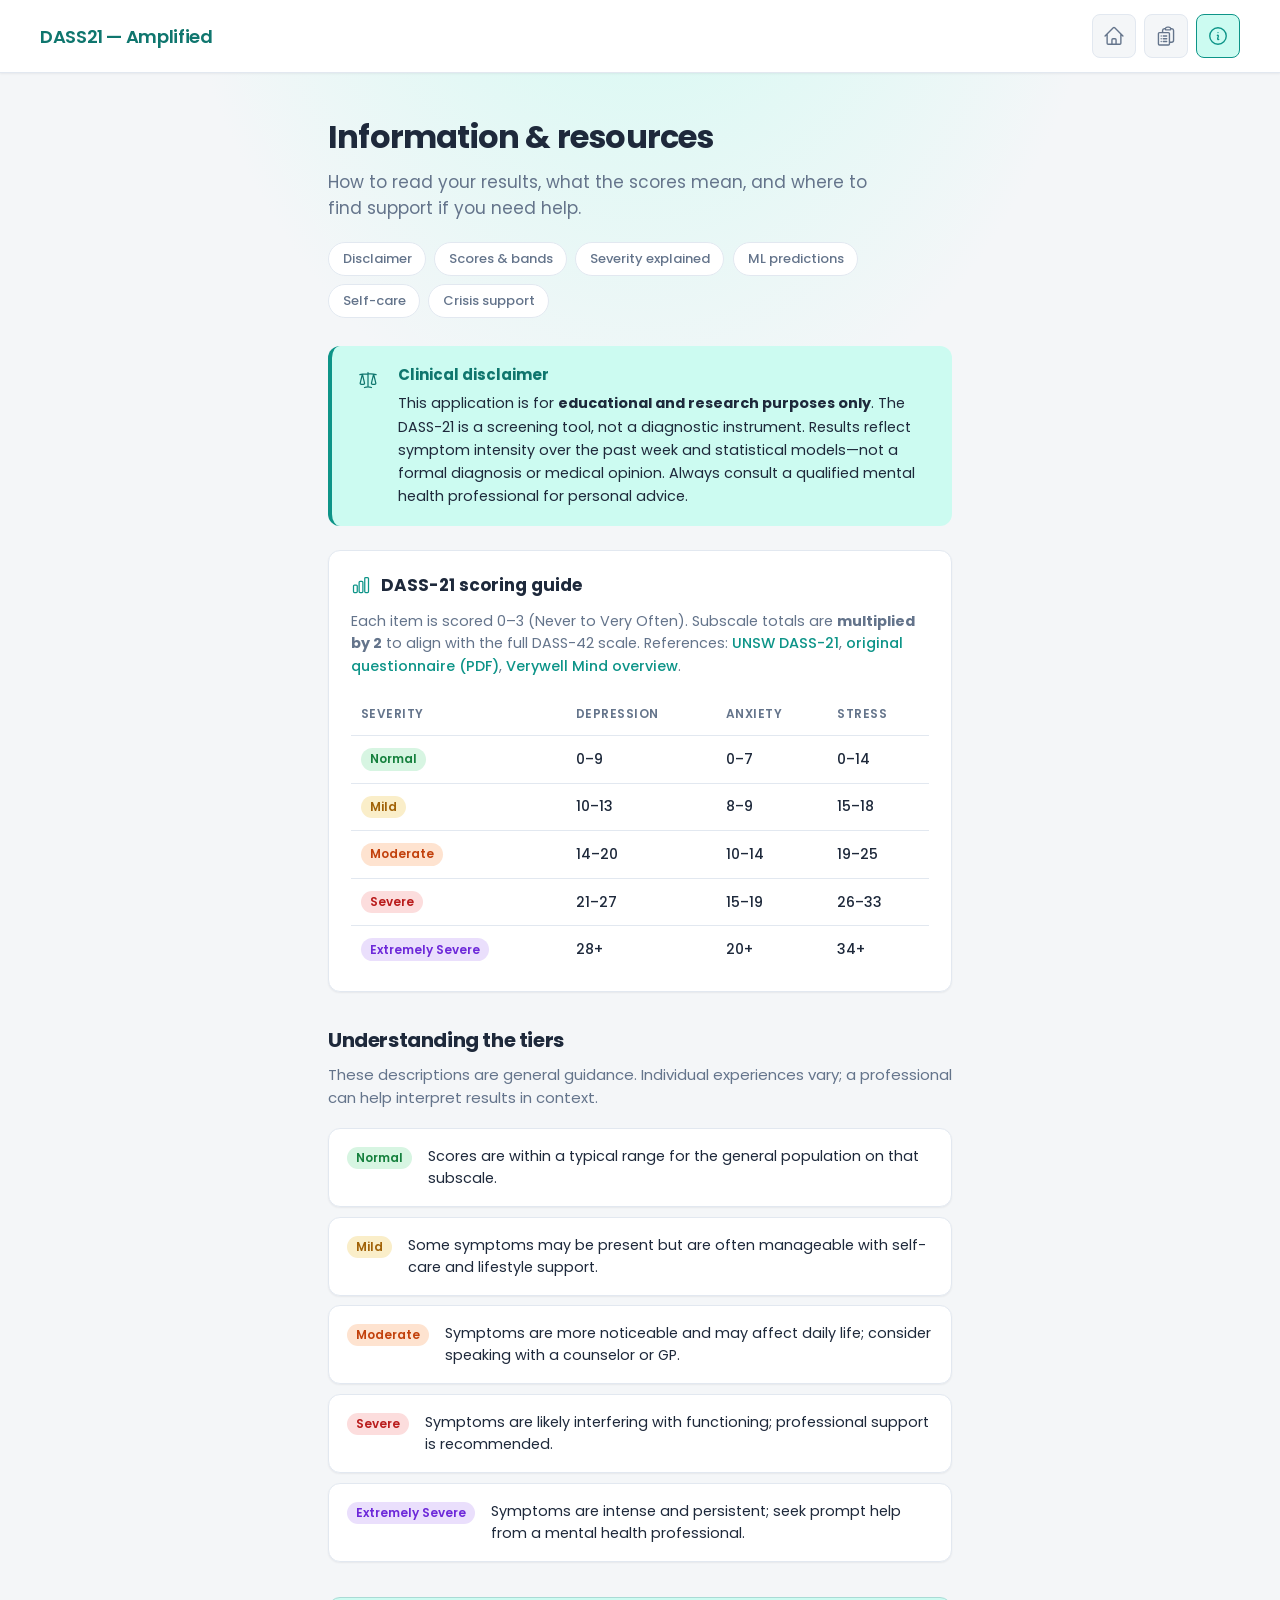
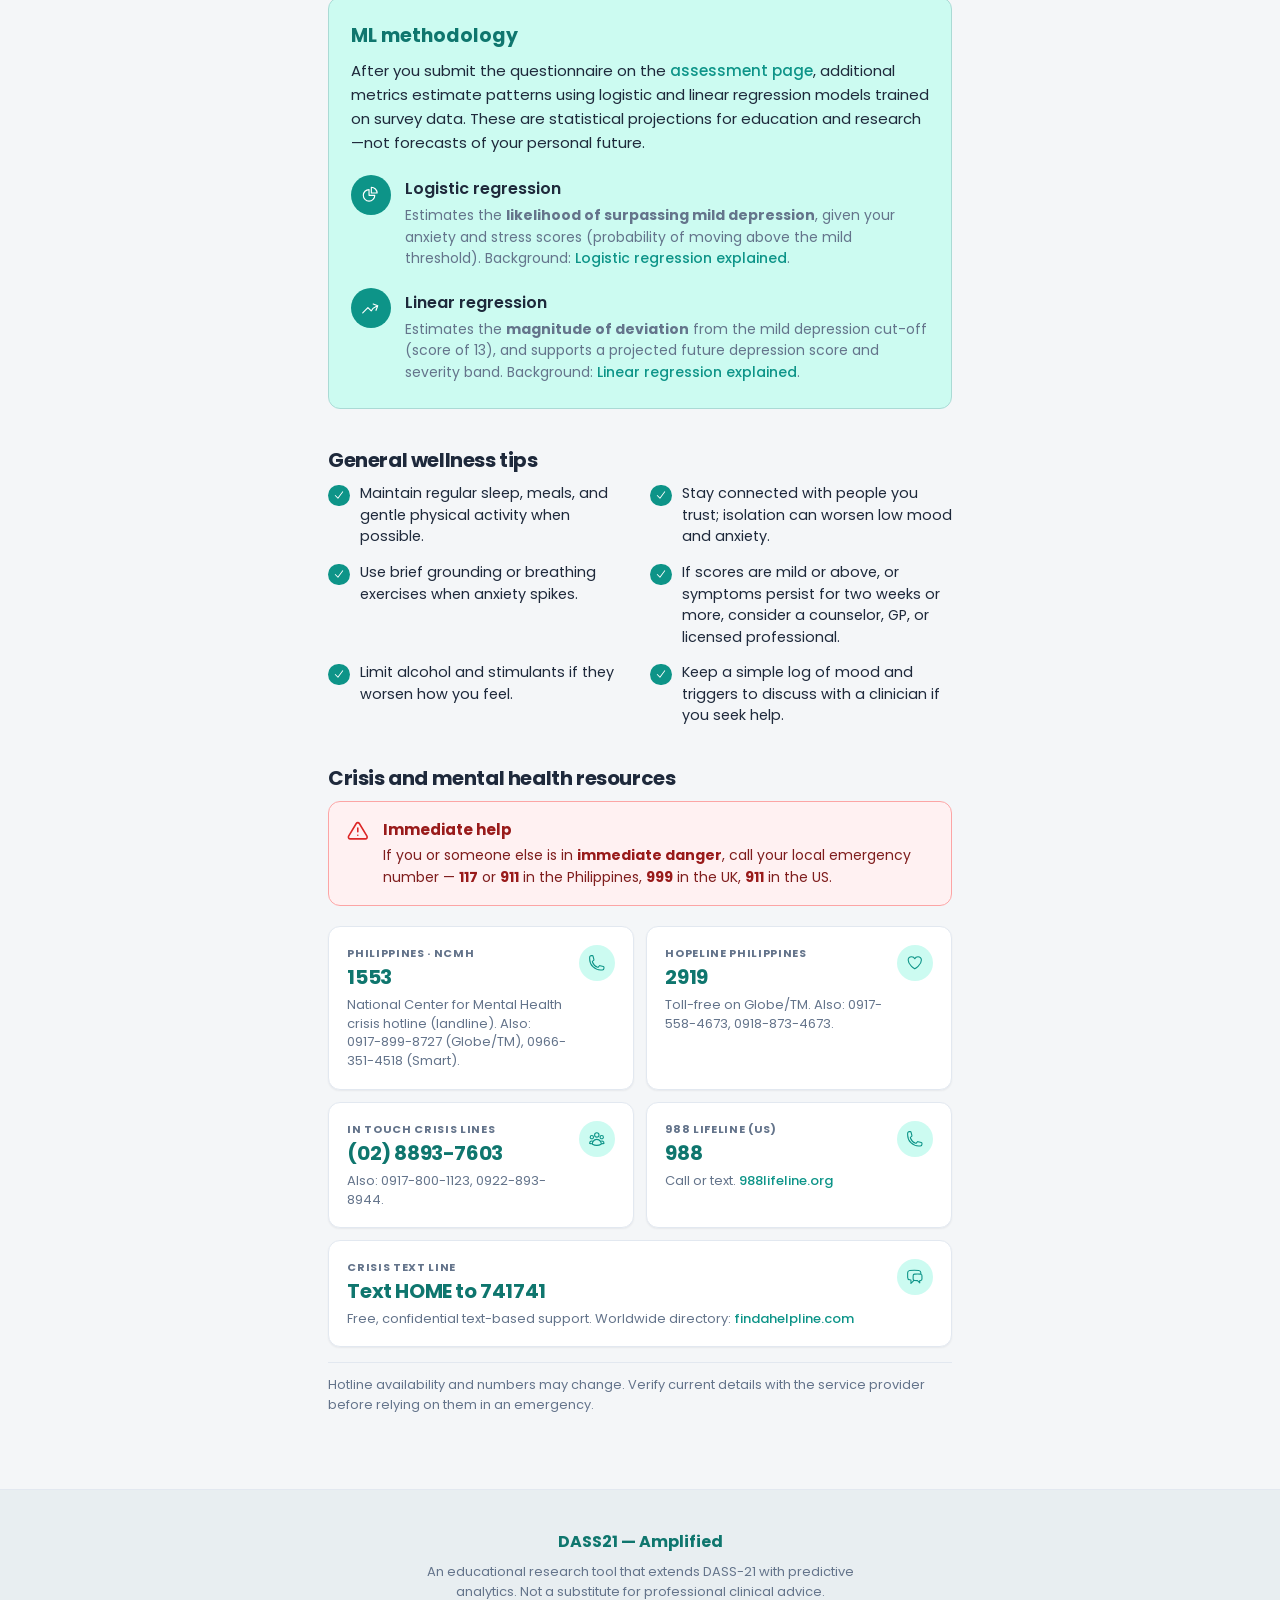
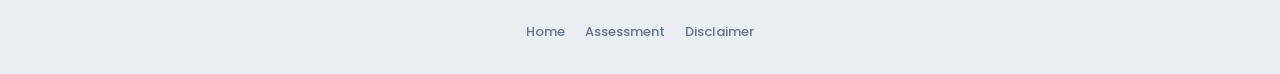
==== commit 72926f85: "Add animation to content" ====
--- a/templates/info.html
+++ b/templates/info.html
@@ -75,24 +75,24 @@
     </header>
 
     <main class="page-wrap info-page">
-      <header class="info-hero">
+      <header class="info-hero" data-animate>
         <h1 class="info-hero__title">Information &amp; resources</h1>
         <p class="info-hero__lede">
           How to read your results, what the scores mean, and where to find
           support if you need help.
         </p>
-        <nav class="info-toc" aria-label="On this page">
-          <a href="#disclaimer">Disclaimer</a>
-          <a href="#scores">Scores &amp; bands</a>
-          <a href="#severity">Severity explained</a>
-          <a href="#predictions">ML predictions</a>
-          <a href="#self-care">Self-care</a>
-          <a href="#crisis">Crisis support</a>
+        <nav class="info-toc" aria-label="On this page" data-animate-stagger data-animate data-animate-delay="100">
+          <a href="#disclaimer" data-animate-child>Disclaimer</a>
+          <a href="#scores" data-animate-child>Scores &amp; bands</a>
+          <a href="#severity" data-animate-child>Severity explained</a>
+          <a href="#predictions" data-animate-child>ML predictions</a>
+          <a href="#self-care" data-animate-child>Self-care</a>
+          <a href="#crisis" data-animate-child>Crisis support</a>
         </nav>
       </header>
 
       <!-- Disclaimer -->
-      <aside id="disclaimer" class="info-callout" aria-labelledby="disclaimer-title">
+      <aside id="disclaimer" class="info-callout" aria-labelledby="disclaimer-title" data-animate>
         <div class="info-callout__icon" aria-hidden="true">
           <svg
             xmlns="http://www.w3.org/2000/svg"
@@ -122,7 +122,7 @@
       </aside>
 
       <!-- Scoring guide -->
-      <section id="scores" class="info-card" aria-labelledby="scores-title">
+      <section id="scores" class="info-card" aria-labelledby="scores-title" data-animate>
         <div class="info-card__header">
           <span class="info-card__header-icon" aria-hidden="true">
             <svg
@@ -224,7 +224,7 @@
       </section>
 
       <!-- Severity tiers -->
-      <section id="severity" class="info-block" aria-labelledby="severity-title">
+      <section id="severity" class="info-block" aria-labelledby="severity-title" data-animate>
         <h2 id="severity-title" class="info-block__title">
           Understanding the tiers
         </h2>
@@ -232,36 +232,36 @@
           These descriptions are general guidance. Individual experiences vary; a
           professional can help interpret results in context.
         </p>
-        <ul class="tier-list">
-          <li class="tier-card">
+        <ul class="tier-list" data-animate-stagger data-animate>
+          <li class="tier-card" data-animate-child>
             <span class="sev-pill sev-pill--normal">Normal</span>
             <p>
               Scores are within a typical range for the general population on
               that subscale.
             </p>
           </li>
-          <li class="tier-card">
+          <li class="tier-card" data-animate-child>
             <span class="sev-pill sev-pill--mild">Mild</span>
             <p>
               Some symptoms may be present but are often manageable with
               self-care and lifestyle support.
             </p>
           </li>
-          <li class="tier-card">
+          <li class="tier-card" data-animate-child>
             <span class="sev-pill sev-pill--moderate">Moderate</span>
             <p>
               Symptoms are more noticeable and may affect daily life; consider
               speaking with a counselor or GP.
             </p>
           </li>
-          <li class="tier-card">
+          <li class="tier-card" data-animate-child>
             <span class="sev-pill sev-pill--severe">Severe</span>
             <p>
               Symptoms are likely interfering with functioning; professional
               support is recommended.
             </p>
           </li>
-          <li class="tier-card">
+          <li class="tier-card" data-animate-child>
             <span class="sev-pill sev-pill--extreme">Extremely Severe</span>
             <p>
               Symptoms are intense and persistent; seek prompt help from a
@@ -276,6 +276,7 @@
         id="predictions"
         class="info-ml"
         aria-labelledby="predictions-title"
+        data-animate
       >
         <h2 id="predictions-title">ML methodology</h2>
         <p>
@@ -361,12 +362,12 @@
       </section>
 
       <!-- Self-care -->
-      <section id="self-care" class="info-block" aria-labelledby="self-care-title">
+      <section id="self-care" class="info-block" aria-labelledby="self-care-title" data-animate>
         <h2 id="self-care-title" class="info-block__title">
           General wellness tips
         </h2>
-        <ul class="wellness-grid">
-          <li>
+        <ul class="wellness-grid" data-animate-stagger data-animate>
+          <li data-animate-child>
             <span class="wellness-grid__check" aria-hidden="true">
               <svg
                 xmlns="http://www.w3.org/2000/svg"
@@ -383,7 +384,7 @@
             Maintain regular sleep, meals, and gentle physical activity when
             possible.
           </li>
-          <li>
+          <li data-animate-child>
             <span class="wellness-grid__check" aria-hidden="true">
               <svg
                 xmlns="http://www.w3.org/2000/svg"
@@ -400,7 +401,7 @@
             Stay connected with people you trust; isolation can worsen low mood
             and anxiety.
           </li>
-          <li>
+          <li data-animate-child>
             <span class="wellness-grid__check" aria-hidden="true">
               <svg
                 xmlns="http://www.w3.org/2000/svg"
@@ -416,7 +417,7 @@
             </span>
             Use brief grounding or breathing exercises when anxiety spikes.
           </li>
-          <li>
+          <li data-animate-child>
             <span class="wellness-grid__check" aria-hidden="true">
               <svg
                 xmlns="http://www.w3.org/2000/svg"
@@ -433,7 +434,7 @@
             If scores are mild or above, or symptoms persist for two weeks or
             more, consider a counselor, GP, or licensed professional.
           </li>
-          <li>
+          <li data-animate-child>
             <span class="wellness-grid__check" aria-hidden="true">
               <svg
                 xmlns="http://www.w3.org/2000/svg"
@@ -449,7 +450,7 @@
             </span>
             Limit alcohol and stimulants if they worsen how you feel.
           </li>
-          <li>
+          <li data-animate-child>
             <span class="wellness-grid__check" aria-hidden="true">
               <svg
                 xmlns="http://www.w3.org/2000/svg"
@@ -470,7 +471,7 @@
       </section>
 
       <!-- Crisis -->
-      <section id="crisis" class="info-block" aria-labelledby="crisis-title">
+      <section id="crisis" class="info-block" aria-labelledby="crisis-title" data-animate>
         <h2 id="crisis-title" class="info-block__title">
           Crisis and mental health resources
         </h2>
@@ -503,8 +504,8 @@
           </div>
         </div>
 
-        <div class="crisis-grid">
-          <article class="crisis-tile">
+        <div class="crisis-grid" data-animate-stagger data-animate>
+          <article class="crisis-tile" data-animate-child>
             <div class="crisis-tile__body">
               <p class="crisis-tile__label">Philippines · NCMH</p>
               <p class="crisis-tile__value">1553</p>
@@ -530,7 +531,7 @@
             </span>
           </article>
 
-          <article class="crisis-tile">
+          <article class="crisis-tile" data-animate-child>
             <div class="crisis-tile__body">
               <p class="crisis-tile__label">Hopeline Philippines</p>
               <p class="crisis-tile__value">2919</p>
@@ -555,7 +556,7 @@
             </span>
           </article>
 
-          <article class="crisis-tile">
+          <article class="crisis-tile" data-animate-child>
             <div class="crisis-tile__body">
               <p class="crisis-tile__label">In Touch Crisis Lines</p>
               <p class="crisis-tile__value">(02) 8893-7603</p>
@@ -580,7 +581,7 @@
             </span>
           </article>
 
-          <article class="crisis-tile">
+          <article class="crisis-tile" data-animate-child>
             <div class="crisis-tile__body">
               <p class="crisis-tile__label">988 Lifeline (US)</p>
               <p class="crisis-tile__value">
@@ -613,7 +614,7 @@
             </span>
           </article>
 
-          <article class="crisis-tile crisis-tile--wide">
+          <article class="crisis-tile crisis-tile--wide" data-animate-child>
             <div class="crisis-tile__body">
               <p class="crisis-tile__label">Crisis Text Line</p>
               <p class="crisis-tile__value">Text HOME to 741741</p>
@@ -653,7 +654,7 @@
       </section>
     </main>
 
-    <footer class="landing-footer info-footer">
+    <footer class="landing-footer info-footer" data-animate="fade">
       <p class="landing-footer__brand">DASS21 — Amplified</p>
       <p class="landing-footer__copy">
         An educational research tool that extends DASS-21 with predictive
@@ -665,5 +666,6 @@
         <a href="#disclaimer">Disclaimer</a>
       </nav>
     </footer>
+    <script src="/static/js/animate.js"></script>
   </body>
 </html>
--- a/static/style/info.css
+++ b/static/style/info.css
@@ -1,4 +1,5 @@
 @import url("./common.css");
+@import url("./animate.css");
 
 .info-body {
   min-height: 100vh;
@@ -65,13 +66,15 @@
   transition:
     background 0.15s ease,
     border-color 0.15s ease,
-    color 0.15s ease;
+    color 0.15s ease,
+    transform 0.2s ease;
 }
 
 .info-toc a:hover {
   color: var(--color-primary-hover);
   background: var(--color-primary-soft);
   border-color: var(--color-primary);
+  transform: translateY(-1px);
 }
 
 .info-toc a:focus-visible {
@@ -140,6 +143,11 @@
   border-radius: var(--radius-md);
   box-shadow: var(--shadow-sm);
   scroll-margin-top: 1.25rem;
+  transition: box-shadow 0.3s ease, transform 0.3s ease;
+}
+
+.info-card:hover {
+  box-shadow: var(--shadow-md);
 }
 
 .info-card__header {
@@ -286,6 +294,16 @@
   border: 1px solid var(--color-border);
   border-radius: var(--radius-md);
   box-shadow: var(--shadow-sm);
+  transition:
+    transform 0.25s ease,
+    box-shadow 0.25s ease,
+    border-color 0.25s ease;
+}
+
+.tier-card:hover {
+  transform: translateY(-2px);
+  box-shadow: var(--shadow-md);
+  border-color: color-mix(in srgb, var(--color-primary) 25%, var(--color-border));
 }
 
 .tier-card .sev-pill {
@@ -463,6 +481,16 @@
   border: 1px solid var(--color-border);
   border-radius: var(--radius-md);
   box-shadow: var(--shadow-sm);
+  transition:
+    transform 0.25s ease,
+    box-shadow 0.25s ease,
+    border-color 0.25s ease;
+}
+
+.crisis-tile:hover {
+  transform: translateY(-2px);
+  box-shadow: var(--shadow-md);
+  border-color: color-mix(in srgb, var(--color-primary) 30%, var(--color-border));
 }
 
 .crisis-tile--wide {
@@ -602,3 +630,12 @@
     padding: 0.35rem 0.7rem;
   }
 }
+
+@media (prefers-reduced-motion: reduce) {
+  .tier-card:hover,
+  .crisis-tile:hover,
+  .info-card:hover,
+  .info-toc a:hover {
+    transform: none;
+  }
+}
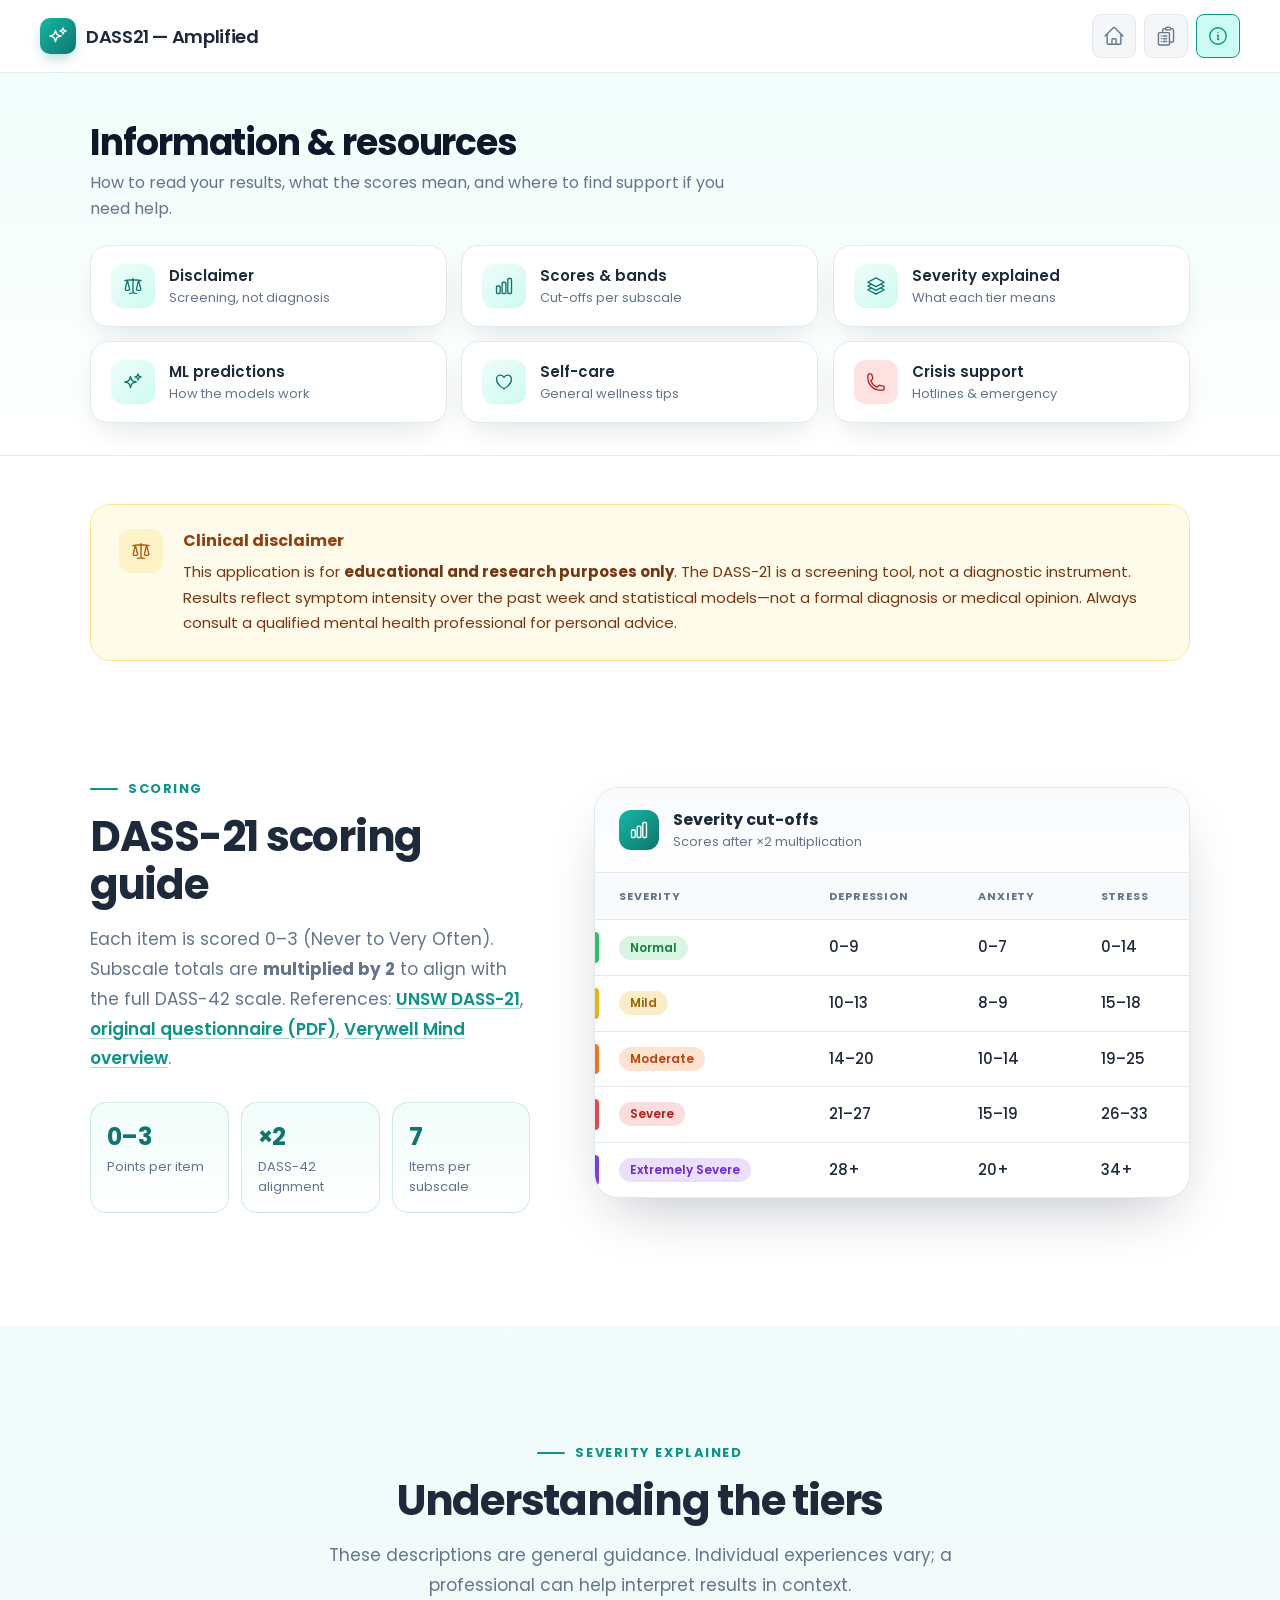
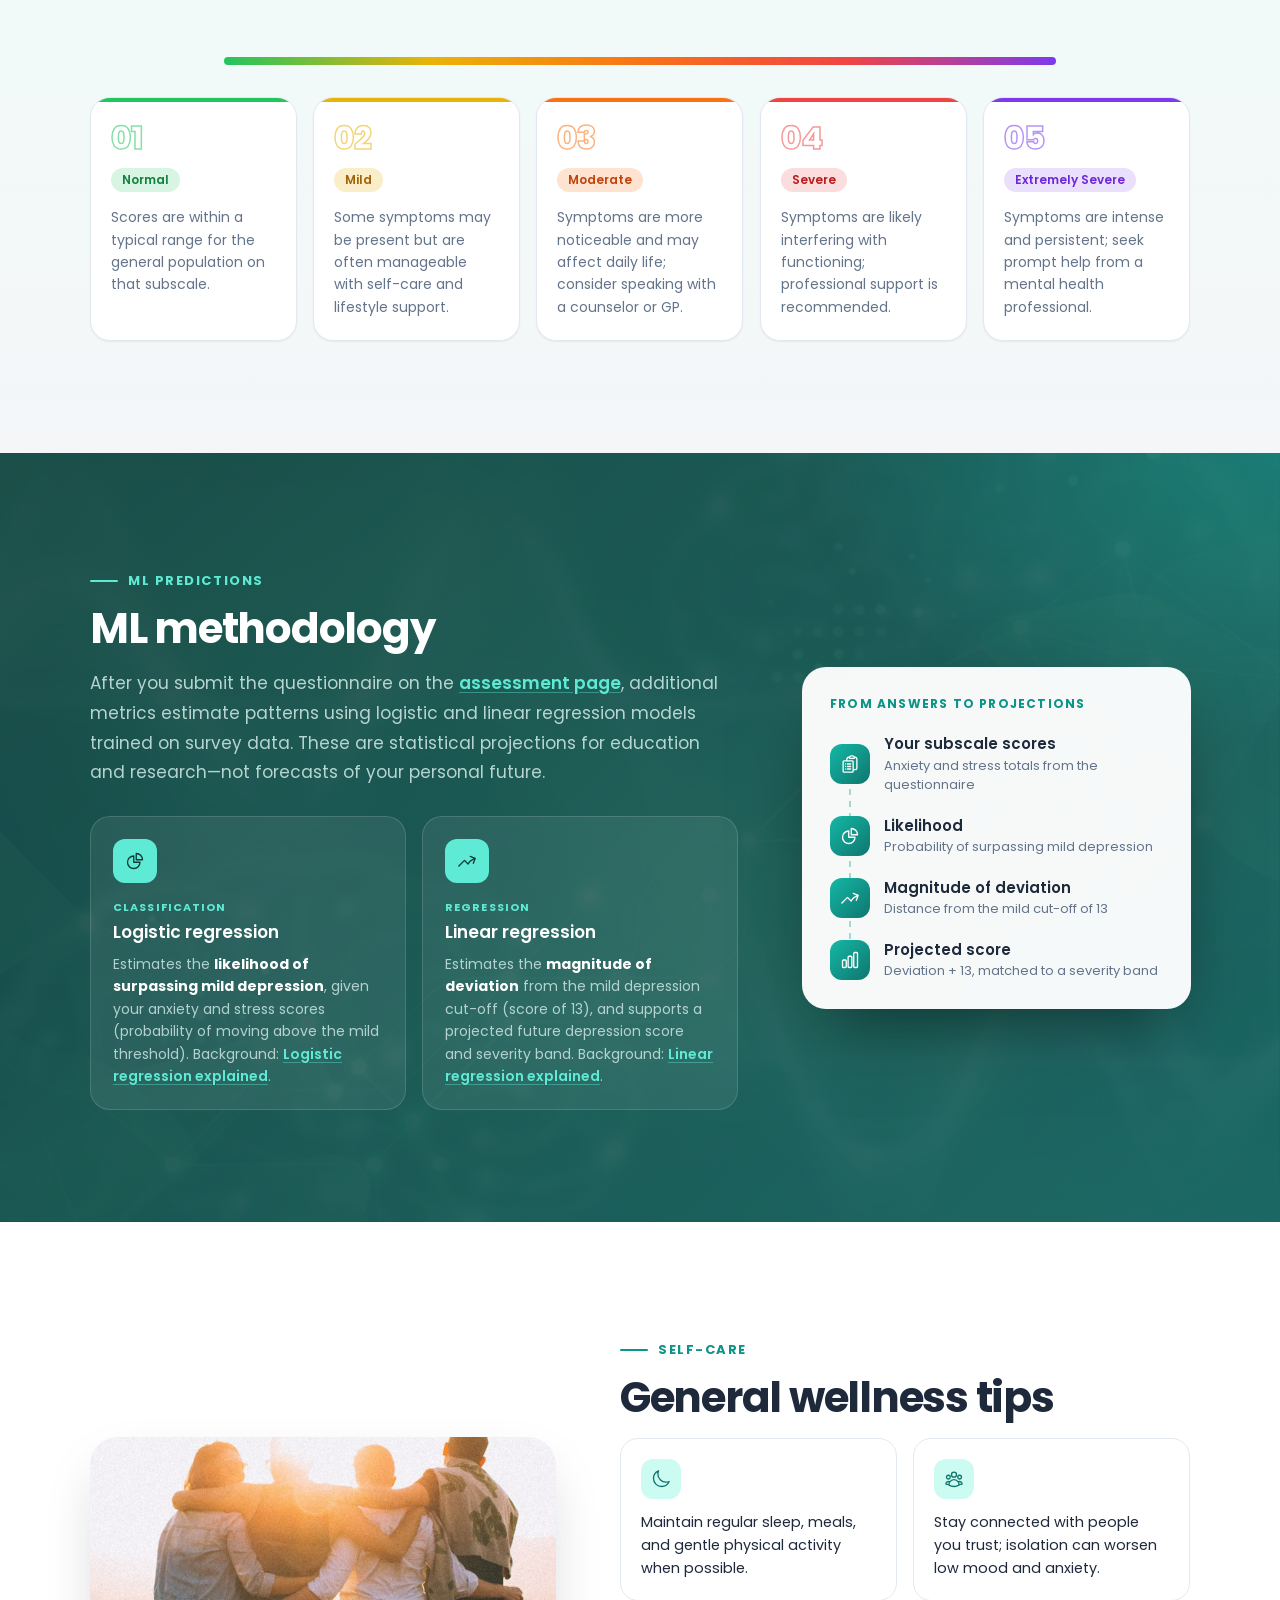
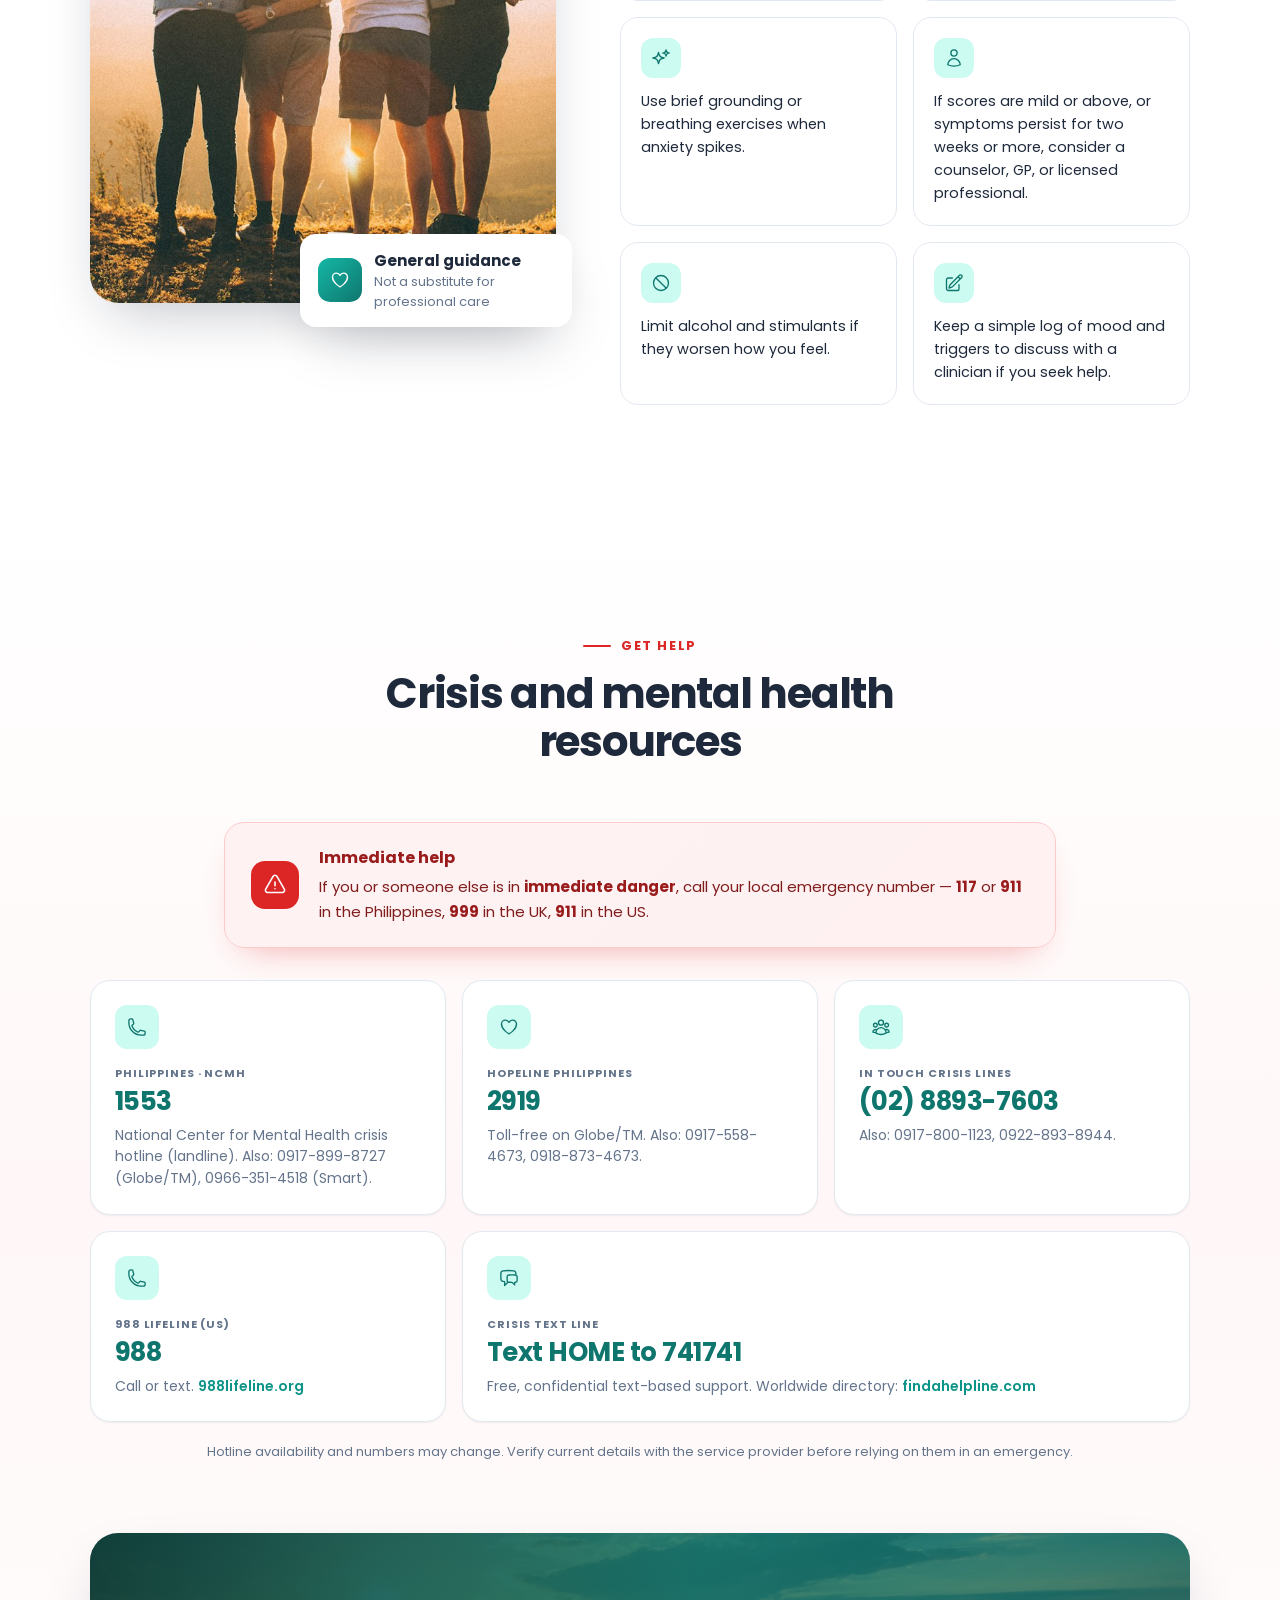
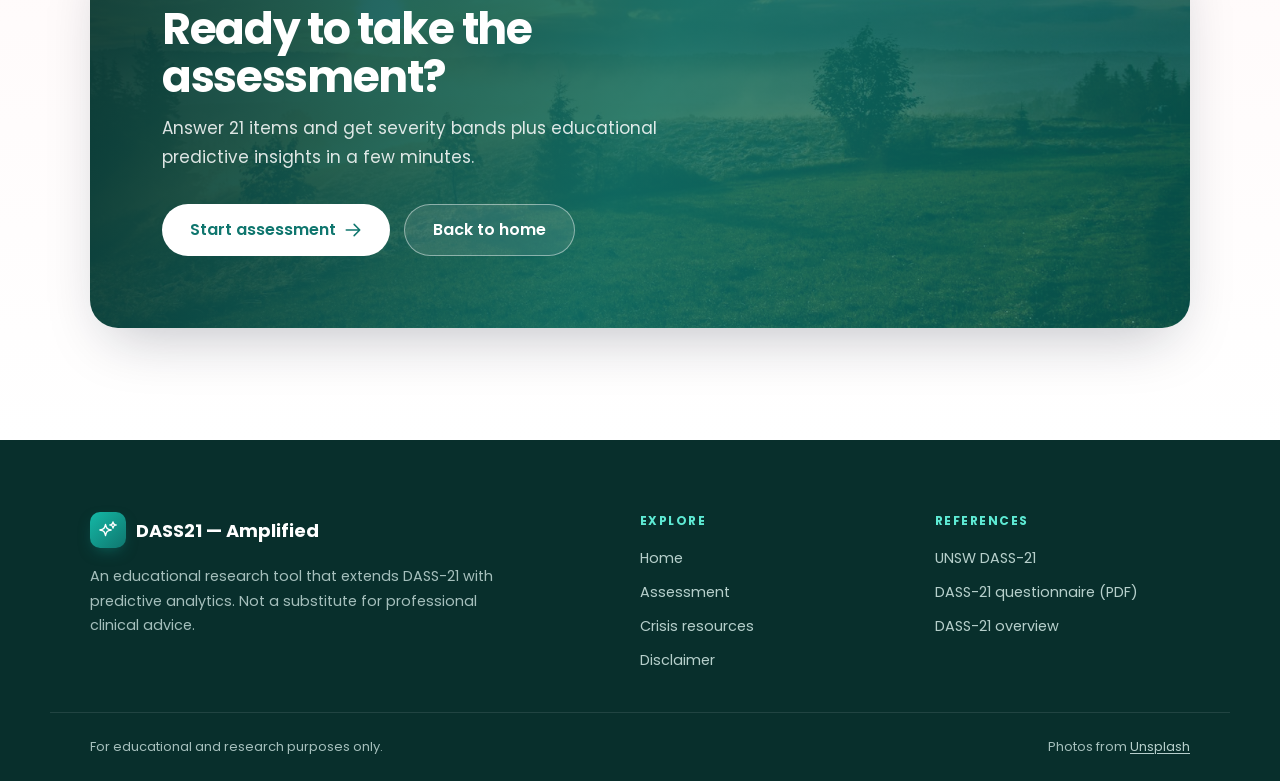
==== commit 34cb3ef3: "Improve information page UI Design" ====
--- a/templates/info.html
+++ b/templates/info.html
@@ -9,15 +9,43 @@
     <link rel="preconnect" href="https://fonts.googleapis.com" />
     <link rel="preconnect" href="https://fonts.gstatic.com" crossorigin />
     <link
-      href="https://fonts.googleapis.com/css2?family=Poppins:ital,wght@0,400;0,500;0,600;0,700&display=swap"
+      href="https://fonts.googleapis.com/css2?family=Poppins:ital,wght@0,400;0,500;0,600;0,700;0,800&display=swap"
       rel="stylesheet"
     />
   </head>
-  <body class="info-body">
+  <body class="landing-body info-body">
+    <!-- Icons: Heroicons v2.2.0 (MIT) -->
+    <svg xmlns="http://www.w3.org/2000/svg" class="icon-sprite" aria-hidden="true">
+      <symbol id="i-arrow" viewBox="0 0 24 24"><path d="M13.5 4.5 21 12m0 0-7.5 7.5M21 12H3" /></symbol>
+      <symbol id="i-external" viewBox="0 0 24 24"><path d="M13.5 6H5.25A2.25 2.25 0 0 0 3 8.25v10.5A2.25 2.25 0 0 0 5.25 21h10.5A2.25 2.25 0 0 0 18 18.75V10.5m-10.5 6L21 3m0 0h-5.25M21 3v5.25" /></symbol>
+      <symbol id="i-shield" viewBox="0 0 24 24"><path d="M9 12.75 11.25 15 15 9.75m-3-7.036A11.959 11.959 0 0 1 3.598 6 11.99 11.99 0 0 0 3 9.749c0 5.592 3.824 10.29 9 11.623 5.176-1.332 9-6.03 9-11.622 0-1.31-.21-2.571-.598-3.751h-.152c-3.196 0-6.1-1.248-8.25-3.285Z" /></symbol>
+      <symbol id="i-sparkles" viewBox="0 0 24 24"><path d="M9.813 15.904 9 18.75l-.813-2.846a4.5 4.5 0 0 0-3.09-3.09L2.25 12l2.846-.813a4.5 4.5 0 0 0 3.09-3.09L9 5.25l.813 2.846a4.5 4.5 0 0 0 3.09 3.09L15.75 12l-2.846.813a4.5 4.5 0 0 0-3.09 3.09ZM18.259 8.715 18 9.75l-.259-1.035a3.375 3.375 0 0 0-2.455-2.456L14.25 6l1.036-.259a3.375 3.375 0 0 0 2.455-2.456L18 2.25l.259 1.035a3.375 3.375 0 0 0 2.456 2.456L21.75 6l-1.035.259a3.375 3.375 0 0 0-2.456 2.456Z" /></symbol>
+      <symbol id="i-scale" viewBox="0 0 24 24"><path d="M12 3v17.25m0 0c-1.472 0-2.882.265-4.185.75M12 20.25c1.472 0 2.882.265 4.185.75M18.75 4.97A48.416 48.416 0 0 0 12 4.5c-2.291 0-4.545.16-6.75.47m13.5 0c1.01.143 2.01.317 3 .52m-3-.52 2.62 10.726c.122.499-.106 1.028-.589 1.202a5.988 5.988 0 0 1-2.031.352 5.988 5.988 0 0 1-2.031-.352c-.483-.174-.711-.703-.59-1.202L18.75 4.971Zm-16.5.52c.99-.203 1.99-.377 3-.52m0 0 2.62 10.726c.122.499-.106 1.028-.589 1.202a5.989 5.989 0 0 1-2.031.352 5.989 5.989 0 0 1-2.031-.352c-.483-.174-.711-.703-.59-1.202L5.25 4.971Z" /></symbol>
+      <symbol id="i-chart" viewBox="0 0 24 24"><path d="M3 13.125C3 12.504 3.504 12 4.125 12h2.25c.621 0 1.125.504 1.125 1.125v6.75C7.5 20.496 6.996 21 6.375 21h-2.25A1.125 1.125 0 0 1 3 19.875v-6.75ZM9.75 8.625c0-.621.504-1.125 1.125-1.125h2.25c.621 0 1.125.504 1.125 1.125v11.25c0 .621-.504 1.125-1.125 1.125h-2.25a1.125 1.125 0 0 1-1.125-1.125V8.625ZM16.5 4.125c0-.621.504-1.125 1.125-1.125h2.25C20.496 3 21 3.504 21 4.125v15.75c0 .621-.504 1.125-1.125 1.125h-2.25a1.125 1.125 0 0 1-1.125-1.125V4.125Z" /></symbol>
+      <symbol id="i-layers" viewBox="0 0 24 24"><path d="M6.429 9.75 2.25 12l4.179 2.25m0-4.5 5.571 3 5.571-3m-11.142 0L2.25 7.5 12 2.25l9.75 5.25-4.179 2.25m0 0L21.75 12l-4.179 2.25m0 0 4.179 2.25L12 21.75 2.25 16.5l4.179-2.25m11.142 0-5.571 3-5.571-3" /></symbol>
+      <symbol id="i-pie" viewBox="0 0 24 24"><path d="M10.5 6a7.5 7.5 0 1 0 7.5 7.5h-7.5V6Z" /><path d="M13.5 10.5H21A7.5 7.5 0 0 0 13.5 3v7.5Z" /></symbol>
+      <symbol id="i-trend" viewBox="0 0 24 24"><path d="M2.25 18 9 11.25l4.306 4.306a11.95 11.95 0 0 1 5.814-5.518l2.74-1.22m0 0-5.94-2.281m5.94 2.28-2.28 5.941" /></symbol>
+      <symbol id="i-heart" viewBox="0 0 24 24"><path d="M21 8.25c0-2.485-2.099-4.5-4.688-4.5-1.935 0-3.597 1.126-4.312 2.733-.715-1.607-2.377-2.733-4.313-2.733C5.1 3.75 3 5.765 3 8.25c0 7.22 9 12 9 12s9-4.78 9-12Z" /></symbol>
+      <symbol id="i-phone" viewBox="0 0 24 24"><path d="M2.25 6.75c0 8.284 6.716 15 15 15h2.25a2.25 2.25 0 0 0 2.25-2.25v-1.372c0-.516-.351-.966-.852-1.091l-4.423-1.106c-.44-.11-.902.055-1.173.417l-.97 1.293c-.282.376-.769.542-1.21.38a12.035 12.035 0 0 1-7.143-7.143c-.162-.441.004-.928.38-1.21l1.293-.97c.363-.271.527-.734.417-1.173L6.963 3.102a1.125 1.125 0 0 0-1.091-.852H4.5A2.25 2.25 0 0 0 2.25 4.5v2.25Z" /></symbol>
+      <symbol id="i-users" viewBox="0 0 24 24"><path d="M18 18.72a9.094 9.094 0 0 0 3.741-.479 3 3 0 0 0-4.682-2.72m.94 3.198.001.031c0 .225-.012.447-.037.666A11.944 11.944 0 0 1 12 21c-2.17 0-4.207-.576-5.963-1.584A6.062 6.062 0 0 1 6 18.719m12 0a5.971 5.971 0 0 0-.941-3.197m0 0A5.995 5.995 0 0 0 12 12.75a5.995 5.995 0 0 0-5.058 2.772m0 0a3 3 0 0 0-4.681 2.72 8.986 8.986 0 0 0 3.74.477m.94-3.197a5.971 5.971 0 0 0-.94 3.197M15 6.75a3 3 0 1 1-6 0 3 3 0 0 1 6 0Zm6 3a2.25 2.25 0 1 1-4.5 0 2.25 2.25 0 0 1 4.5 0Zm-13.5 0a2.25 2.25 0 1 1-4.5 0 2.25 2.25 0 0 1 4.5 0Z" /></symbol>
+      <symbol id="i-chat" viewBox="0 0 24 24"><path d="M20.25 8.511c.884.284 1.5 1.128 1.5 2.097v4.286c0 1.136-.847 2.1-1.98 2.193-.34.027-.68.052-1.02.072v3.091l-3-3c-1.354 0-2.694-.055-4.02-.163a2.115 2.115 0 0 1-.825-.242m9.345-8.334a2.126 2.126 0 0 0-.476-.095 48.64 48.64 0 0 0-8.048 0c-1.131.094-1.976 1.059-1.976 2.192v4.286c0 .837.46 1.58 1.155 1.951m9.345-8.334V6.637c0-1.621-1.152-3.026-2.76-3.235A48.455 48.455 0 0 0 11.25 3c-2.115 0-4.198.137-6.24.402-1.608.209-2.76 1.614-2.76 3.235v6.226c0 1.621 1.152 3.026 2.76 3.235.577.075 1.157.14 1.74.194V21l4.155-4.155" /></symbol>
+      <symbol id="i-moon" viewBox="0 0 24 24"><path d="M21.752 15.002A9.72 9.72 0 0 1 18 15.75c-5.385 0-9.75-4.365-9.75-9.75 0-1.33.266-2.597.748-3.752A9.753 9.753 0 0 0 3 11.25C3 16.635 7.365 21 12.75 21a9.753 9.753 0 0 0 9.002-5.998Z" /></symbol>
+      <symbol id="i-user" viewBox="0 0 24 24"><path d="M15.75 6a3.75 3.75 0 1 1-7.5 0 3.75 3.75 0 0 1 7.5 0ZM4.501 20.118a7.5 7.5 0 0 1 14.998 0A17.933 17.933 0 0 1 12 21.75c-2.676 0-5.216-.584-7.499-1.632Z" /></symbol>
+      <symbol id="i-no" viewBox="0 0 24 24"><path d="M18.364 18.364A9 9 0 0 0 5.636 5.636m12.728 12.728A9 9 0 0 1 5.636 5.636m12.728 12.728L5.636 5.636" /></symbol>
+      <symbol id="i-pencil" viewBox="0 0 24 24"><path d="m16.862 4.487 1.687-1.688a1.875 1.875 0 1 1 2.652 2.652L10.582 16.07a4.5 4.5 0 0 1-1.897 1.13L6 18l.8-2.685a4.5 4.5 0 0 1 1.13-1.897l8.932-8.931Zm0 0L19.5 7.125M18 14v4.75A2.25 2.25 0 0 1 15.75 21H5.25A2.25 2.25 0 0 1 3 18.75V8.25A2.25 2.25 0 0 1 5.25 6H10" /></symbol>
+      <symbol id="i-globe" viewBox="0 0 24 24"><path d="M12 21a9.004 9.004 0 0 0 8.716-6.747M12 21a9.004 9.004 0 0 1-8.716-6.747M12 21c2.485 0 4.5-4.03 4.5-9S14.485 3 12 3m0 18c-2.485 0-4.5-4.03-4.5-9S9.515 3 12 3m0 0a8.997 8.997 0 0 1 7.843 4.582M12 3a8.997 8.997 0 0 0-7.843 4.582m15.686 0A11.953 11.953 0 0 1 12 10.5c-2.998 0-5.74-1.1-7.843-2.918m15.686 0A8.959 8.959 0 0 1 21 12c0 .778-.099 1.533-.284 2.253m0 0A17.919 17.919 0 0 1 12 16.5c-3.162 0-6.133-.815-8.716-2.247m0 0A9.015 9.015 0 0 1 3 12c0-1.605.42-3.113 1.157-4.418" /></symbol>
+      <symbol id="i-alert" viewBox="0 0 24 24"><path d="M12 9v3.75m-9.303 3.376c-.866 1.5.217 3.374 1.948 3.374h14.71c1.73 0 2.813-1.874 1.948-3.374L13.949 3.378c-.866-1.5-3.032-1.5-3.898 0L2.697 16.126ZM12 15.75h.007v.008H12v-.008Z" /></symbol>
+      <symbol id="i-clipboard" viewBox="0 0 24 24"><path d="M9 12h3.75M9 15h3.75M9 18h3.75m3 .75H18a2.25 2.25 0 0 0 2.25-2.25V6.108c0-1.135-.845-2.098-1.976-2.192a48.424 48.424 0 0 0-1.123-.08m-5.801 0c-.065.21-.1.433-.1.664 0 .414.336.75.75.75h4.5a.75.75 0 0 0 .75-.75 2.25 2.25 0 0 0-.1-.664m-5.8 0A2.251 2.251 0 0 1 13.5 2.25H15c1.012 0 1.867.668 2.15 1.586m-5.8 0c-.376.023-.75.05-1.124.08C9.095 4.01 8.25 4.973 8.25 6.108V8.25m0 0H4.875c-.621 0-1.125.504-1.125 1.125v11.25c0 .621.504 1.125 1.125 1.125h9.75c.621 0 1.125-.504 1.125-1.125V9.375c0-.621-.504-1.125-1.125-1.125H8.25ZM6.75 12h.008v.008H6.75V12Zm0 3h.008v.008H6.75V15Zm0 3h.008v.008H6.75V18Z" /></symbol>
+    </svg>
+
     <header class="app-header landing-header">
-      <p class="app-header__title">DASS21 — Amplified</p>
+      <a class="landing-brand" href="/" aria-label="DASS21 — Amplified home">
+        <span class="landing-brand__mark" aria-hidden="true">
+          <svg><use href="#i-sparkles" /></svg>
+        </span>
+        <span class="app-header__title">DASS21 — Amplified</span>
+      </a>
       <nav class="nav-actions" aria-label="Main navigation">
-        <!-- Icons: Heroicons v2.2.0 (MIT) -->
         <a href="/" title="Home" aria-label="Home">
           <svg
             xmlns="http://www.w3.org/2000/svg"
@@ -74,597 +102,522 @@
       </nav>
     </header>
 
-    <main class="page-wrap info-page">
-      <header class="info-hero" data-animate>
-        <h1 class="info-hero__title">Information &amp; resources</h1>
-        <p class="info-hero__lede">
-          How to read your results, what the scores mean, and where to find
-          support if you need help.
-        </p>
-        <nav class="info-toc" aria-label="On this page" data-animate-stagger data-animate data-animate-delay="100">
-          <a href="#disclaimer" data-animate-child>Disclaimer</a>
-          <a href="#scores" data-animate-child>Scores &amp; bands</a>
-          <a href="#severity" data-animate-child>Severity explained</a>
-          <a href="#predictions" data-animate-child>ML predictions</a>
-          <a href="#self-care" data-animate-child>Self-care</a>
-          <a href="#crisis" data-animate-child>Crisis support</a>
-        </nav>
-      </header>
+    <main>
+      <!-- Page intro + on this page -->
+      <section class="info-intro" aria-labelledby="info-title">
+        <div class="lp-container">
+          <div class="info-intro__head" data-animate>
+            <h1 id="info-title" class="info-intro__title">Information &amp; resources</h1>
+            <p class="info-intro__lede">
+              How to read your results, what the scores mean, and where to find
+              support if you need help.
+            </p>
+          </div>
+          <nav class="info-toc" aria-label="On this page" data-animate-stagger data-animate="fade">
+            <a class="info-toc__item" href="#disclaimer" data-animate-child>
+              <span class="info-toc__icon"><svg aria-hidden="true"><use href="#i-scale" /></svg></span>
+              <span><strong>Disclaimer</strong><small>Screening, not diagnosis</small></span>
+            </a>
+            <a class="info-toc__item" href="#scores" data-animate-child>
+              <span class="info-toc__icon"><svg aria-hidden="true"><use href="#i-chart" /></svg></span>
+              <span><strong>Scores &amp; bands</strong><small>Cut-offs per subscale</small></span>
+            </a>
+            <a class="info-toc__item" href="#severity" data-animate-child>
+              <span class="info-toc__icon"><svg aria-hidden="true"><use href="#i-layers" /></svg></span>
+              <span><strong>Severity explained</strong><small>What each tier means</small></span>
+            </a>
+            <a class="info-toc__item" href="#predictions" data-animate-child>
+              <span class="info-toc__icon"><svg aria-hidden="true"><use href="#i-sparkles" /></svg></span>
+              <span><strong>ML predictions</strong><small>How the models work</small></span>
+            </a>
+            <a class="info-toc__item" href="#self-care" data-animate-child>
+              <span class="info-toc__icon"><svg aria-hidden="true"><use href="#i-heart" /></svg></span>
+              <span><strong>Self-care</strong><small>General wellness tips</small></span>
+            </a>
+            <a class="info-toc__item info-toc__item--alert" href="#crisis" data-animate-child>
+              <span class="info-toc__icon"><svg aria-hidden="true"><use href="#i-phone" /></svg></span>
+              <span><strong>Crisis support</strong><small>Hotlines &amp; emergency</small></span>
+            </a>
+          </nav>
+        </div>
+      </section>
 
       <!-- Disclaimer -->
-      <aside id="disclaimer" class="info-callout" aria-labelledby="disclaimer-title" data-animate>
-        <div class="info-callout__icon" aria-hidden="true">
-          <svg
-            xmlns="http://www.w3.org/2000/svg"
-            fill="none"
-            viewBox="0 0 24 24"
-            stroke-width="1.5"
-            stroke="currentColor"
-          >
-            <path
-              stroke-linecap="round"
-              stroke-linejoin="round"
-              d="M12 3v17.25m0 0c-1.472 0-2.882.265-4.185.75M12 20.25c1.472 0 2.882.265 4.185.75M18.75 4.97A48.416 48.416 0 0 0 12 4.5c-2.291 0-4.545.16-6.75.47m13.5 0c1.01.143 2.01.317 3 .52m-3-.52 2.62 10.726c.122.499-.106 1.028-.589 1.202a5.988 5.988 0 0 1-2.031.352 5.988 5.988 0 0 1-2.031-.352c-.483-.174-.711-.703-.59-1.202L18.75 4.971Zm-16.5.52c.99-.203 1.99-.377 3-.52m0 0 2.62 10.726c.122.499-.106 1.028-.589 1.202a5.989 5.989 0 0 1-2.031.352 5.989 5.989 0 0 1-2.031-.352c-.483-.174-.711-.703-.59-1.202L5.25 4.971Z"
-            />
-          </svg>
-        </div>
-        <div>
-          <h2 id="disclaimer-title">Clinical disclaimer</h2>
-          <p>
-            This application is for
-            <strong>educational and research purposes only</strong>. The DASS-21
-            is a screening tool, not a diagnostic instrument. Results reflect
-            symptom intensity over the past week and statistical models—not a
-            formal diagnosis or medical opinion. Always consult a qualified
-            mental health professional for personal advice.
-          </p>
-        </div>
-      </aside>
+      <section class="info-disclaimer-wrap" aria-labelledby="disclaimer-title">
+        <div class="lp-container">
+          <aside id="disclaimer" class="lp-disclaimer info-anchor" data-animate>
+            <span class="lp-disclaimer__icon"><svg aria-hidden="true"><use href="#i-scale" /></svg></span>
+            <div>
+              <h2 id="disclaimer-title">Clinical disclaimer</h2>
+              <p>
+                This application is for
+                <strong>educational and research purposes only</strong>. The
+                DASS-21 is a screening tool, not a diagnostic instrument. Results
+                reflect symptom intensity over the past week and statistical
+                models—not a formal diagnosis or medical opinion. Always consult a
+                qualified mental health professional for personal advice.
+              </p>
+            </div>
+          </aside>
+        </div>
+      </section>
 
       <!-- Scoring guide -->
-      <section id="scores" class="info-card" aria-labelledby="scores-title" data-animate>
-        <div class="info-card__header">
-          <span class="info-card__header-icon" aria-hidden="true">
-            <svg
-              xmlns="http://www.w3.org/2000/svg"
-              fill="none"
-              viewBox="0 0 24 24"
-              stroke-width="1.5"
-              stroke="currentColor"
-            >
-              <path
-                stroke-linecap="round"
-                stroke-linejoin="round"
-                d="M3 13.125C3 12.504 3.504 12 4.125 12h2.25c.621 0 1.125.504 1.125 1.125v6.75C7.5 20.496 6.996 21 6.375 21h-2.25A1.125 1.125 0 0 1 3 19.875v-6.75ZM9.75 8.625c0-.621.504-1.125 1.125-1.125h2.25c.621 0 1.125.504 1.125 1.125v11.25c0 .621-.504 1.125-1.125 1.125h-2.25a1.125 1.125 0 0 1-1.125-1.125V8.625ZM16.5 4.125c0-.621.504-1.125 1.125-1.125h2.25C20.496 3 21 3.504 21 4.125v15.75c0 .621-.504 1.125-1.125 1.125h-2.25a1.125 1.125 0 0 1-1.125-1.125V4.125Z"
+      <section id="scores" class="lp-section info-anchor" aria-labelledby="scores-title">
+        <div class="lp-container info-scores">
+          <div class="info-scores__intro" data-animate>
+            <p class="lp-eyebrow">Scoring</p>
+            <h2 id="scores-title" class="lp-title">DASS-21 scoring guide</h2>
+            <p class="lp-lede">
+              Each item is scored 0–3 (Never to Very Often). Subscale totals are
+              <strong>multiplied by 2</strong> to align with the full DASS-42
+              scale. References:
+              <a
+                class="landing-link"
+                href="https://www2.psy.unsw.edu.au/dass/"
+                target="_blank"
+                rel="noopener noreferrer"
+                >UNSW DASS-21</a
+              >,
+              <a
+                class="landing-link"
+                href="https://maic.qld.gov.au/wp-content/uploads/2016/07/DASS-21.pdf"
+                target="_blank"
+                rel="noopener noreferrer"
+                >original questionnaire (PDF)</a
+              >,
+              <a
+                class="landing-link"
+                href="https://www.verywellmind.com/dass-21-depression-anxiety-scale-8697715"
+                target="_blank"
+                rel="noopener noreferrer"
+                >Verywell Mind overview</a
+              >.
+            </p>
+            <ul class="info-facts">
+              <li><strong>0–3</strong><span>Points per item</span></li>
+              <li><strong>×2</strong><span>DASS-42 alignment</span></li>
+              <li><strong>7</strong><span>Items per subscale</span></li>
+            </ul>
+          </div>
+
+          <div class="info-table-card" data-animate="scale" data-animate-delay="100">
+            <div class="info-table-card__head">
+              <span class="info-table-card__icon"><svg aria-hidden="true"><use href="#i-chart" /></svg></span>
+              <div>
+                <p class="info-table-card__title">Severity cut-offs</p>
+                <p class="info-table-card__sub">Scores after ×2 multiplication</p>
+              </div>
+            </div>
+            <div class="info-table-wrap">
+              <table class="info-score-table">
+                <thead>
+                  <tr>
+                    <th scope="col">Severity</th>
+                    <th scope="col">Depression</th>
+                    <th scope="col">Anxiety</th>
+                    <th scope="col">Stress</th>
+                  </tr>
+                </thead>
+                <tbody>
+                  <tr class="sev-row sev-row--normal">
+                    <td><span class="sev-pill sev-pill--normal">Normal</span></td>
+                    <td>0–9</td>
+                    <td>0–7</td>
+                    <td>0–14</td>
+                  </tr>
+                  <tr class="sev-row sev-row--mild">
+                    <td><span class="sev-pill sev-pill--mild">Mild</span></td>
+                    <td>10–13</td>
+                    <td>8–9</td>
+                    <td>15–18</td>
+                  </tr>
+                  <tr class="sev-row sev-row--moderate">
+                    <td><span class="sev-pill sev-pill--moderate">Moderate</span></td>
+                    <td>14–20</td>
+                    <td>10–14</td>
+                    <td>19–25</td>
+                  </tr>
+                  <tr class="sev-row sev-row--severe">
+                    <td><span class="sev-pill sev-pill--severe">Severe</span></td>
+                    <td>21–27</td>
+                    <td>15–19</td>
+                    <td>26–33</td>
+                  </tr>
+                  <tr class="sev-row sev-row--extreme">
+                    <td><span class="sev-pill sev-pill--extreme">Extremely Severe</span></td>
+                    <td>28+</td>
+                    <td>20+</td>
+                    <td>34+</td>
+                  </tr>
+                </tbody>
+              </table>
+            </div>
+          </div>
+        </div>
+      </section>
+
+      <!-- Severity tiers -->
+      <section id="severity" class="lp-section lp-section--soft info-anchor" aria-labelledby="severity-title">
+        <div class="lp-container">
+          <header class="lp-section-head" data-animate>
+            <p class="lp-eyebrow">Severity explained</p>
+            <h2 id="severity-title" class="lp-title">Understanding the tiers</h2>
+            <p class="lp-lede">
+              These descriptions are general guidance. Individual experiences
+              vary; a professional can help interpret results in context.
+            </p>
+          </header>
+          <div class="info-spectrum" aria-hidden="true" data-animate="fade">
+            <span></span>
+          </div>
+          <ul class="tier-list" data-animate-stagger data-animate="fade">
+            <li class="tier-card tier-card--normal" data-animate-child>
+              <span class="tier-card__step">01</span>
+              <span class="sev-pill sev-pill--normal">Normal</span>
+              <p>
+                Scores are within a typical range for the general population on
+                that subscale.
+              </p>
+            </li>
+            <li class="tier-card tier-card--mild" data-animate-child>
+              <span class="tier-card__step">02</span>
+              <span class="sev-pill sev-pill--mild">Mild</span>
+              <p>
+                Some symptoms may be present but are often manageable with
+                self-care and lifestyle support.
+              </p>
+            </li>
+            <li class="tier-card tier-card--moderate" data-animate-child>
+              <span class="tier-card__step">03</span>
+              <span class="sev-pill sev-pill--moderate">Moderate</span>
+              <p>
+                Symptoms are more noticeable and may affect daily life; consider
+                speaking with a counselor or GP.
+              </p>
+            </li>
+            <li class="tier-card tier-card--severe" data-animate-child>
+              <span class="tier-card__step">04</span>
+              <span class="sev-pill sev-pill--severe">Severe</span>
+              <p>
+                Symptoms are likely interfering with functioning; professional
+                support is recommended.
+              </p>
+            </li>
+            <li class="tier-card tier-card--extreme" data-animate-child>
+              <span class="tier-card__step">05</span>
+              <span class="sev-pill sev-pill--extreme">Extremely Severe</span>
+              <p>
+                Symptoms are intense and persistent; seek prompt help from a
+                mental health professional.
+              </p>
+            </li>
+          </ul>
+        </div>
+      </section>
+
+      <!-- ML methodology -->
+      <section id="predictions" class="lp-section lp-dark info-anchor" aria-labelledby="predictions-title">
+        <div class="lp-container info-ml">
+          <div class="info-ml__copy" data-animate>
+            <p class="lp-eyebrow lp-eyebrow--light">ML predictions</p>
+            <h2 id="predictions-title" class="lp-title">ML methodology</h2>
+            <p class="lp-lede">
+              After you submit the questionnaire on the
+              <a class="info-link-light" href="/test">assessment page</a>,
+              additional metrics estimate patterns using logistic and linear
+              regression models trained on survey data. These are statistical
+              projections for education and research—not forecasts of your
+              personal future.
+            </p>
+            <div class="lp-glass-grid info-ml__cards" data-animate-stagger data-animate="fade">
+              <article class="lp-glass" data-animate-child>
+                <span class="lp-glass__icon"><svg aria-hidden="true"><use href="#i-pie" /></svg></span>
+                <p class="lp-glass__label">Classification</p>
+                <h3>Logistic regression</h3>
+                <p>
+                  Estimates the
+                  <strong>likelihood of surpassing mild depression</strong>,
+                  given your anxiety and stress scores (probability of moving
+                  above the mild threshold). Background:
+                  <a
+                    class="info-link-light"
+                    href="https://www.geeksforgeeks.org/machine-learning/understanding-logistic-regression/"
+                    target="_blank"
+                    rel="noopener noreferrer"
+                    >Logistic regression explained</a
+                  >.
+                </p>
+              </article>
+              <article class="lp-glass" data-animate-child>
+                <span class="lp-glass__icon"><svg aria-hidden="true"><use href="#i-trend" /></svg></span>
+                <p class="lp-glass__label">Regression</p>
+                <h3>Linear regression</h3>
+                <p>
+                  Estimates the <strong>magnitude of deviation</strong> from the
+                  mild depression cut-off (score of 13), and supports a projected
+                  future depression score and severity band. Background:
+                  <a
+                    class="info-link-light"
+                    href="https://www.geeksforgeeks.org/machine-learning/ml-linear-regression/"
+                    target="_blank"
+                    rel="noopener noreferrer"
+                    >Linear regression explained</a
+                  >.
+                </p>
+              </article>
+            </div>
+          </div>
+
+          <aside class="info-pipeline" aria-label="How a prediction is produced" data-animate="scale" data-animate-delay="120">
+            <p class="info-pipeline__title">From answers to projections</p>
+            <ol>
+              <li>
+                <span class="info-pipeline__dot"><svg aria-hidden="true"><use href="#i-clipboard" /></svg></span>
+                <div>
+                  <strong>Your subscale scores</strong>
+                  <span>Anxiety and stress totals from the questionnaire</span>
+                </div>
+              </li>
+              <li>
+                <span class="info-pipeline__dot"><svg aria-hidden="true"><use href="#i-pie" /></svg></span>
+                <div>
+                  <strong>Likelihood</strong>
+                  <span>Probability of surpassing mild depression</span>
+                </div>
+              </li>
+              <li>
+                <span class="info-pipeline__dot"><svg aria-hidden="true"><use href="#i-trend" /></svg></span>
+                <div>
+                  <strong>Magnitude of deviation</strong>
+                  <span>Distance from the mild cut-off of 13</span>
+                </div>
+              </li>
+              <li>
+                <span class="info-pipeline__dot"><svg aria-hidden="true"><use href="#i-chart" /></svg></span>
+                <div>
+                  <strong>Projected score</strong>
+                  <span>Deviation + 13, matched to a severity band</span>
+                </div>
+              </li>
+            </ol>
+          </aside>
+        </div>
+      </section>
+
+      <!-- Self-care -->
+      <section id="self-care" class="lp-section info-anchor" aria-labelledby="self-care-title">
+        <div class="lp-container info-selfcare">
+          <div class="info-selfcare__media" data-animate="scale">
+            <figure class="lp-photo-card">
+              <img
+                src="/static/assets/stock/info-friends.jpg"
+                alt="Four friends with arms around each other watching a sunrise"
+                width="1024"
+                height="682"
+                decoding="async"
+                loading="lazy"
               />
-            </svg>
-          </span>
-          <h2 id="scores-title">DASS-21 scoring guide</h2>
-        </div>
-        <p class="info-card__intro">
-          Each item is scored 0–3 (Never to Very Often). Subscale totals are
-          <strong>multiplied by 2</strong> to align with the full DASS-42 scale.
-          References:
-          <a
-            class="info-link"
-            href="https://www2.psy.unsw.edu.au/dass/"
-            target="_blank"
-            rel="noopener noreferrer"
-            >UNSW DASS-21</a
-          >,
-          <a
-            class="info-link"
-            href="https://maic.qld.gov.au/wp-content/uploads/2016/07/DASS-21.pdf"
-            target="_blank"
-            rel="noopener noreferrer"
-            >original questionnaire (PDF)</a
-          >,
-          <a
-            class="info-link"
-            href="https://www.verywellmind.com/dass-21-depression-anxiety-scale-8697715"
-            target="_blank"
-            rel="noopener noreferrer"
-            >Verywell Mind overview</a
-          >.
-        </p>
-        <div class="info-table-wrap">
-          <table class="info-score-table">
-            <thead>
-              <tr>
-                <th scope="col">Severity</th>
-                <th scope="col">Depression</th>
-                <th scope="col">Anxiety</th>
-                <th scope="col">Stress</th>
-              </tr>
-            </thead>
-            <tbody>
-              <tr>
-                <td>
-                  <span class="sev-pill sev-pill--normal">Normal</span>
-                </td>
-                <td>0–9</td>
-                <td>0–7</td>
-                <td>0–14</td>
-              </tr>
-              <tr>
-                <td>
-                  <span class="sev-pill sev-pill--mild">Mild</span>
-                </td>
-                <td>10–13</td>
-                <td>8–9</td>
-                <td>15–18</td>
-              </tr>
-              <tr>
-                <td>
-                  <span class="sev-pill sev-pill--moderate">Moderate</span>
-                </td>
-                <td>14–20</td>
-                <td>10–14</td>
-                <td>19–25</td>
-              </tr>
-              <tr>
-                <td>
-                  <span class="sev-pill sev-pill--severe">Severe</span>
-                </td>
-                <td>21–27</td>
-                <td>15–19</td>
-                <td>26–33</td>
-              </tr>
-              <tr>
-                <td>
-                  <span class="sev-pill sev-pill--extreme">Extremely Severe</span>
-                </td>
-                <td>28+</td>
-                <td>20+</td>
-                <td>34+</td>
-              </tr>
-            </tbody>
-          </table>
+            </figure>
+            <div class="lp-photo-badge">
+              <span class="lp-photo-badge__icon"><svg aria-hidden="true"><use href="#i-heart" /></svg></span>
+              <div>
+                <p class="lp-photo-badge__title">General guidance</p>
+                <p class="lp-photo-badge__text">Not a substitute for professional care</p>
+              </div>
+            </div>
+          </div>
+
+          <div class="info-selfcare__body">
+            <header data-animate>
+              <p class="lp-eyebrow">Self-care</p>
+              <h2 id="self-care-title" class="lp-title">General wellness tips</h2>
+            </header>
+            <ul class="wellness-grid" data-animate-stagger data-animate="fade">
+              <li data-animate-child>
+                <span class="wellness-grid__icon"><svg aria-hidden="true"><use href="#i-moon" /></svg></span>
+                <p>Maintain regular sleep, meals, and gentle physical activity when possible.</p>
+              </li>
+              <li data-animate-child>
+                <span class="wellness-grid__icon"><svg aria-hidden="true"><use href="#i-users" /></svg></span>
+                <p>Stay connected with people you trust; isolation can worsen low mood and anxiety.</p>
+              </li>
+              <li data-animate-child>
+                <span class="wellness-grid__icon"><svg aria-hidden="true"><use href="#i-sparkles" /></svg></span>
+                <p>Use brief grounding or breathing exercises when anxiety spikes.</p>
+              </li>
+              <li data-animate-child>
+                <span class="wellness-grid__icon"><svg aria-hidden="true"><use href="#i-user" /></svg></span>
+                <p>
+                  If scores are mild or above, or symptoms persist for two weeks
+                  or more, consider a counselor, GP, or licensed professional.
+                </p>
+              </li>
+              <li data-animate-child>
+                <span class="wellness-grid__icon"><svg aria-hidden="true"><use href="#i-no" /></svg></span>
+                <p>Limit alcohol and stimulants if they worsen how you feel.</p>
+              </li>
+              <li data-animate-child>
+                <span class="wellness-grid__icon"><svg aria-hidden="true"><use href="#i-pencil" /></svg></span>
+                <p>Keep a simple log of mood and triggers to discuss with a clinician if you seek help.</p>
+              </li>
+            </ul>
+          </div>
         </div>
       </section>
 
-      <!-- Severity tiers -->
-      <section id="severity" class="info-block" aria-labelledby="severity-title" data-animate>
-        <h2 id="severity-title" class="info-block__title">
-          Understanding the tiers
-        </h2>
-        <p class="info-block__lede">
-          These descriptions are general guidance. Individual experiences vary; a
-          professional can help interpret results in context.
-        </p>
-        <ul class="tier-list" data-animate-stagger data-animate>
-          <li class="tier-card" data-animate-child>
-            <span class="sev-pill sev-pill--normal">Normal</span>
-            <p>
-              Scores are within a typical range for the general population on
-              that subscale.
-            </p>
-          </li>
-          <li class="tier-card" data-animate-child>
-            <span class="sev-pill sev-pill--mild">Mild</span>
-            <p>
-              Some symptoms may be present but are often manageable with
-              self-care and lifestyle support.
-            </p>
-          </li>
-          <li class="tier-card" data-animate-child>
-            <span class="sev-pill sev-pill--moderate">Moderate</span>
-            <p>
-              Symptoms are more noticeable and may affect daily life; consider
-              speaking with a counselor or GP.
-            </p>
-          </li>
-          <li class="tier-card" data-animate-child>
-            <span class="sev-pill sev-pill--severe">Severe</span>
-            <p>
-              Symptoms are likely interfering with functioning; professional
-              support is recommended.
-            </p>
-          </li>
-          <li class="tier-card" data-animate-child>
-            <span class="sev-pill sev-pill--extreme">Extremely Severe</span>
-            <p>
-              Symptoms are intense and persistent; seek prompt help from a
-              mental health professional.
-            </p>
-          </li>
-        </ul>
-      </section>
-
-      <!-- ML methodology -->
-      <section
-        id="predictions"
-        class="info-ml"
-        aria-labelledby="predictions-title"
-        data-animate
-      >
-        <h2 id="predictions-title">ML methodology</h2>
-        <p>
-          After you submit the questionnaire on the
-          <a class="info-link" href="/test">assessment page</a>, additional
-          metrics estimate patterns using logistic and linear regression models
-          trained on survey data. These are statistical projections for
-          education and research—not forecasts of your personal future.
-        </p>
-        <ul class="info-ml__list">
-          <li>
-            <span class="info-ml__icon" aria-hidden="true">
-              <svg
-                xmlns="http://www.w3.org/2000/svg"
-                fill="none"
-                viewBox="0 0 24 24"
-                stroke-width="1.5"
-                stroke="currentColor"
-              >
-                <path
-                  stroke-linecap="round"
-                  stroke-linejoin="round"
-                  d="M10.5 6a7.5 7.5 0 1 0 7.5 7.5h-7.5V6Z"
-                />
-                <path
-                  stroke-linecap="round"
-                  stroke-linejoin="round"
-                  d="M13.5 10.5H21A7.5 7.5 0 0 0 13.5 3v7.5Z"
-                />
-              </svg>
-            </span>
+      <!-- Crisis -->
+      <section id="crisis" class="lp-section info-crisis info-anchor" aria-labelledby="crisis-title">
+        <div class="lp-container">
+          <header class="lp-section-head" data-animate>
+            <p class="lp-eyebrow info-eyebrow--alert">Get help</p>
+            <h2 id="crisis-title" class="lp-title">Crisis and mental health resources</h2>
+          </header>
+
+          <div class="crisis-alert" role="note" data-animate="scale">
+            <span class="crisis-alert__icon"><svg aria-hidden="true"><use href="#i-alert" /></svg></span>
             <div>
-              <h3>Logistic regression</h3>
-              <p>
-                Estimates the
-                <strong>likelihood of surpassing mild depression</strong>, given
-                your anxiety and stress scores (probability of moving above the
-                mild threshold). Background:
-                <a
-                  class="info-link"
-                  href="https://www.geeksforgeeks.org/machine-learning/understanding-logistic-regression/"
-                  target="_blank"
-                  rel="noopener noreferrer"
-                  >Logistic regression explained</a
-                >.
+              <p class="crisis-alert__title">Immediate help</p>
+              <p>
+                If you or someone else is in <strong>immediate danger</strong>,
+                call your local emergency number —
+                <strong>117</strong> or <strong>911</strong> in the Philippines,
+                <strong>999</strong> in the UK, <strong>911</strong> in the US.
               </p>
             </div>
-          </li>
-          <li>
-            <span class="info-ml__icon" aria-hidden="true">
-              <svg
-                xmlns="http://www.w3.org/2000/svg"
-                fill="none"
-                viewBox="0 0 24 24"
-                stroke-width="1.5"
-                stroke="currentColor"
-              >
-                <path
-                  stroke-linecap="round"
-                  stroke-linejoin="round"
-                  d="M2.25 18 9 11.25l4.306 4.306a11.95 11.95 0 0 1 5.814-5.518l2.74-1.22m0 0-5.94-2.281m5.94 2.28-2.28 5.941"
-                />
-              </svg>
-            </span>
-            <div>
-              <h3>Linear regression</h3>
-              <p>
-                Estimates the
-                <strong>magnitude of deviation</strong> from the mild depression
-                cut-off (score of 13), and supports a projected future depression
-                score and severity band. Background:
-                <a
-                  class="info-link"
-                  href="https://www.geeksforgeeks.org/machine-learning/ml-linear-regression/"
-                  target="_blank"
-                  rel="noopener noreferrer"
-                  >Linear regression explained</a
-                >.
-              </p>
-            </div>
-          </li>
-        </ul>
-      </section>
-
-      <!-- Self-care -->
-      <section id="self-care" class="info-block" aria-labelledby="self-care-title" data-animate>
-        <h2 id="self-care-title" class="info-block__title">
-          General wellness tips
-        </h2>
-        <ul class="wellness-grid" data-animate-stagger data-animate>
-          <li data-animate-child>
-            <span class="wellness-grid__check" aria-hidden="true">
-              <svg
-                xmlns="http://www.w3.org/2000/svg"
-                viewBox="0 0 20 20"
-                fill="currentColor"
-              >
-                <path
-                  fill-rule="evenodd"
-                  d="M16.704 4.153a.75.75 0 0 1 .143 1.052l-8 10.5a.75.75 0 0 1-1.127.075l-4.5-4.5a.75.75 0 0 1 1.06-1.06l3.894 3.893 7.48-9.817a.75.75 0 0 1 1.05-.143Z"
-                  clip-rule="evenodd"
-                />
-              </svg>
-            </span>
-            Maintain regular sleep, meals, and gentle physical activity when
-            possible.
-          </li>
-          <li data-animate-child>
-            <span class="wellness-grid__check" aria-hidden="true">
-              <svg
-                xmlns="http://www.w3.org/2000/svg"
-                viewBox="0 0 20 20"
-                fill="currentColor"
-              >
-                <path
-                  fill-rule="evenodd"
-                  d="M16.704 4.153a.75.75 0 0 1 .143 1.052l-8 10.5a.75.75 0 0 1-1.127.075l-4.5-4.5a.75.75 0 0 1 1.06-1.06l3.894 3.893 7.48-9.817a.75.75 0 0 1 1.05-.143Z"
-                  clip-rule="evenodd"
-                />
-              </svg>
-            </span>
-            Stay connected with people you trust; isolation can worsen low mood
-            and anxiety.
-          </li>
-          <li data-animate-child>
-            <span class="wellness-grid__check" aria-hidden="true">
-              <svg
-                xmlns="http://www.w3.org/2000/svg"
-                viewBox="0 0 20 20"
-                fill="currentColor"
-              >
-                <path
-                  fill-rule="evenodd"
-                  d="M16.704 4.153a.75.75 0 0 1 .143 1.052l-8 10.5a.75.75 0 0 1-1.127.075l-4.5-4.5a.75.75 0 0 1 1.06-1.06l3.894 3.893 7.48-9.817a.75.75 0 0 1 1.05-.143Z"
-                  clip-rule="evenodd"
-                />
-              </svg>
-            </span>
-            Use brief grounding or breathing exercises when anxiety spikes.
-          </li>
-          <li data-animate-child>
-            <span class="wellness-grid__check" aria-hidden="true">
-              <svg
-                xmlns="http://www.w3.org/2000/svg"
-                viewBox="0 0 20 20"
-                fill="currentColor"
-              >
-                <path
-                  fill-rule="evenodd"
-                  d="M16.704 4.153a.75.75 0 0 1 .143 1.052l-8 10.5a.75.75 0 0 1-1.127.075l-4.5-4.5a.75.75 0 0 1 1.06-1.06l3.894 3.893 7.48-9.817a.75.75 0 0 1 1.05-.143Z"
-                  clip-rule="evenodd"
-                />
-              </svg>
-            </span>
-            If scores are mild or above, or symptoms persist for two weeks or
-            more, consider a counselor, GP, or licensed professional.
-          </li>
-          <li data-animate-child>
-            <span class="wellness-grid__check" aria-hidden="true">
-              <svg
-                xmlns="http://www.w3.org/2000/svg"
-                viewBox="0 0 20 20"
-                fill="currentColor"
-              >
-                <path
-                  fill-rule="evenodd"
-                  d="M16.704 4.153a.75.75 0 0 1 .143 1.052l-8 10.5a.75.75 0 0 1-1.127.075l-4.5-4.5a.75.75 0 0 1 1.06-1.06l3.894 3.893 7.48-9.817a.75.75 0 0 1 1.05-.143Z"
-                  clip-rule="evenodd"
-                />
-              </svg>
-            </span>
-            Limit alcohol and stimulants if they worsen how you feel.
-          </li>
-          <li data-animate-child>
-            <span class="wellness-grid__check" aria-hidden="true">
-              <svg
-                xmlns="http://www.w3.org/2000/svg"
-                viewBox="0 0 20 20"
-                fill="currentColor"
-              >
-                <path
-                  fill-rule="evenodd"
-                  d="M16.704 4.153a.75.75 0 0 1 .143 1.052l-8 10.5a.75.75 0 0 1-1.127.075l-4.5-4.5a.75.75 0 0 1 1.06-1.06l3.894 3.893 7.48-9.817a.75.75 0 0 1 1.05-.143Z"
-                  clip-rule="evenodd"
-                />
-              </svg>
-            </span>
-            Keep a simple log of mood and triggers to discuss with a clinician
-            if you seek help.
-          </li>
-        </ul>
-      </section>
-
-      <!-- Crisis -->
-      <section id="crisis" class="info-block" aria-labelledby="crisis-title" data-animate>
-        <h2 id="crisis-title" class="info-block__title">
-          Crisis and mental health resources
-        </h2>
-
-        <div class="crisis-alert" role="note">
-          <svg
-            class="crisis-alert__icon"
-            viewBox="0 0 24 24"
-            fill="none"
-            stroke="currentColor"
-            stroke-width="1.75"
-            stroke-linecap="round"
-            stroke-linejoin="round"
-            aria-hidden="true"
-          >
-            <path
-              d="M10.29 3.86 1.82 18a2 2 0 0 0 1.71 3h16.94a2 2 0 0 0 1.71-3L13.71 3.86a2 2 0 0 0-3.42 0z"
-            />
-            <line x1="12" y1="9" x2="12" y2="13" />
-            <line x1="12" y1="17" x2="12.01" y2="17" />
-          </svg>
-          <div>
-            <p class="crisis-alert__title">Immediate help</p>
-            <p>
-              If you or someone else is in <strong>immediate danger</strong>,
-              call your local emergency number —
-              <strong>117</strong> or <strong>911</strong> in the Philippines,
-              <strong>999</strong> in the UK, <strong>911</strong> in the US.
-            </p>
-          </div>
-        </div>
-
-        <div class="crisis-grid" data-animate-stagger data-animate>
-          <article class="crisis-tile" data-animate-child>
-            <div class="crisis-tile__body">
+          </div>
+
+          <div class="crisis-grid" data-animate-stagger data-animate="fade">
+            <article class="crisis-tile" data-animate-child>
+              <span class="crisis-tile__icon"><svg aria-hidden="true"><use href="#i-phone" /></svg></span>
               <p class="crisis-tile__label">Philippines · NCMH</p>
               <p class="crisis-tile__value">1553</p>
               <p class="crisis-tile__meta">
                 National Center for Mental Health crisis hotline (landline). Also:
                 0917-899-8727 (Globe/TM), 0966-351-4518 (Smart).
               </p>
-            </div>
-            <span class="crisis-tile__icon" aria-hidden="true">
-              <svg
-                xmlns="http://www.w3.org/2000/svg"
-                fill="none"
-                viewBox="0 0 24 24"
-                stroke-width="1.5"
-                stroke="currentColor"
-              >
-                <path
-                  stroke-linecap="round"
-                  stroke-linejoin="round"
-                  d="M2.25 6.75c0 8.284 6.716 15 15 15h2.25a2.25 2.25 0 0 0 2.25-2.25v-1.372c0-.516-.351-.966-.852-1.091l-4.423-1.106c-.44-.11-.902.055-1.173.417l-.97 1.293c-.282.376-.769.542-1.21.38a12.035 12.035 0 0 1-7.143-7.143c-.162-.441.004-.928.38-1.21l1.293-.97c.363-.271.527-.734.417-1.173L6.963 3.102a1.125 1.125 0 0 0-1.091-.852H4.5A2.25 2.25 0 0 0 2.25 4.5v2.25Z"
-                />
-              </svg>
-            </span>
-          </article>
-
-          <article class="crisis-tile" data-animate-child>
-            <div class="crisis-tile__body">
+            </article>
+
+            <article class="crisis-tile" data-animate-child>
+              <span class="crisis-tile__icon"><svg aria-hidden="true"><use href="#i-heart" /></svg></span>
               <p class="crisis-tile__label">Hopeline Philippines</p>
               <p class="crisis-tile__value">2919</p>
               <p class="crisis-tile__meta">
                 Toll-free on Globe/TM. Also: 0917-558-4673, 0918-873-4673.
               </p>
-            </div>
-            <span class="crisis-tile__icon" aria-hidden="true">
-              <svg
-                xmlns="http://www.w3.org/2000/svg"
-                fill="none"
-                viewBox="0 0 24 24"
-                stroke-width="1.5"
-                stroke="currentColor"
-              >
-                <path
-                  stroke-linecap="round"
-                  stroke-linejoin="round"
-                  d="M21 8.25c0-2.485-2.099-4.5-4.688-4.5-1.935 0-3.597 1.126-4.312 2.733-.715-1.607-2.377-2.733-4.313-2.733C5.1 3.75 3 5.765 3 8.25c0 7.22 9 12 9 12s9-4.78 9-12Z"
-                />
-              </svg>
-            </span>
-          </article>
-
-          <article class="crisis-tile" data-animate-child>
-            <div class="crisis-tile__body">
+            </article>
+
+            <article class="crisis-tile" data-animate-child>
+              <span class="crisis-tile__icon"><svg aria-hidden="true"><use href="#i-users" /></svg></span>
               <p class="crisis-tile__label">In Touch Crisis Lines</p>
               <p class="crisis-tile__value">(02) 8893-7603</p>
-              <p class="crisis-tile__meta">
-                Also: 0917-800-1123, 0922-893-8944.
-              </p>
-            </div>
-            <span class="crisis-tile__icon" aria-hidden="true">
-              <svg
-                xmlns="http://www.w3.org/2000/svg"
-                fill="none"
-                viewBox="0 0 24 24"
-                stroke-width="1.5"
-                stroke="currentColor"
-              >
-                <path
-                  stroke-linecap="round"
-                  stroke-linejoin="round"
-                  d="M18 18.72a9.094 9.094 0 0 0 3.741-.479 3 3 0 0 0-4.682-2.72m.94 3.198.001.031c0 .225-.012.447-.037.666A11.944 11.944 0 0 1 12 21c-2.17 0-4.207-.576-5.963-1.584A6.062 6.062 0 0 1 6 18.719m12 0a5.971 5.971 0 0 0-.941-3.197m0 0A5.995 5.995 0 0 0 12 12.75a5.995 5.995 0 0 0-5.058 2.772m0 0a3 3 0 0 0-4.681 2.72 8.986 8.986 0 0 0 3.74.477m.94-3.197a5.971 5.971 0 0 0-.94 3.197M15 6.75a3 3 0 1 1-6 0 3 3 0 0 1 6 0Zm6 3a2.25 2.25 0 1 1-4.5 0 2.25 2.25 0 0 1 4.5 0Zm-13.5 0a2.25 2.25 0 1 1-4.5 0 2.25 2.25 0 0 1 4.5 0Z"
-                />
-              </svg>
-            </span>
-          </article>
-
-          <article class="crisis-tile" data-animate-child>
-            <div class="crisis-tile__body">
+              <p class="crisis-tile__meta">Also: 0917-800-1123, 0922-893-8944.</p>
+            </article>
+
+            <article class="crisis-tile" data-animate-child>
+              <span class="crisis-tile__icon"><svg aria-hidden="true"><use href="#i-phone" /></svg></span>
               <p class="crisis-tile__label">988 Lifeline (US)</p>
-              <p class="crisis-tile__value">
-                <a href="tel:988">988</a>
-              </p>
+              <p class="crisis-tile__value"><a href="tel:988">988</a></p>
               <p class="crisis-tile__meta">
                 Call or text.
-                <a
-                  href="https://988lifeline.org"
-                  target="_blank"
-                  rel="noopener noreferrer"
+                <a href="https://988lifeline.org" target="_blank" rel="noopener noreferrer"
                   >988lifeline.org</a
                 >
               </p>
-            </div>
-            <span class="crisis-tile__icon" aria-hidden="true">
-              <svg
-                xmlns="http://www.w3.org/2000/svg"
-                fill="none"
-                viewBox="0 0 24 24"
-                stroke-width="1.5"
-                stroke="currentColor"
-              >
-                <path
-                  stroke-linecap="round"
-                  stroke-linejoin="round"
-                  d="M2.25 6.75c0 8.284 6.716 15 15 15h2.25a2.25 2.25 0 0 0 2.25-2.25v-1.372c0-.516-.351-.966-.852-1.091l-4.423-1.106c-.44-.11-.902.055-1.173.417l-.97 1.293c-.282.376-.769.542-1.21.38a12.035 12.035 0 0 1-7.143-7.143c-.162-.441.004-.928.38-1.21l1.293-.97c.363-.271.527-.734.417-1.173L6.963 3.102a1.125 1.125 0 0 0-1.091-.852H4.5A2.25 2.25 0 0 0 2.25 4.5v2.25Z"
-                />
-              </svg>
-            </span>
-          </article>
-
-          <article class="crisis-tile crisis-tile--wide" data-animate-child>
-            <div class="crisis-tile__body">
+            </article>
+
+            <article class="crisis-tile crisis-tile--wide" data-animate-child>
+              <span class="crisis-tile__icon"><svg aria-hidden="true"><use href="#i-chat" /></svg></span>
               <p class="crisis-tile__label">Crisis Text Line</p>
               <p class="crisis-tile__value">Text HOME to 741741</p>
               <p class="crisis-tile__meta">
-                Free, confidential text-based support.
-                Worldwide directory:
-                <a
-                  href="https://findahelpline.com"
-                  target="_blank"
-                  rel="noopener noreferrer"
+                Free, confidential text-based support. Worldwide directory:
+                <a href="https://findahelpline.com" target="_blank" rel="noopener noreferrer"
                   >findahelpline.com</a
                 >
               </p>
+            </article>
+          </div>
+
+          <p class="crisis-footnote">
+            Hotline availability and numbers may change. Verify current details
+            with the service provider before relying on them in an emergency.
+          </p>
+
+          <div class="lp-cta info-cta" data-animate="scale">
+            <div class="lp-cta__content">
+              <h2>Ready to take the assessment?</h2>
+              <p>
+                Answer 21 items and get severity bands plus educational predictive
+                insights in a few minutes.
+              </p>
+              <div class="lp-cta__actions">
+                <a class="btn btn--on-dark btn--pill btn--lg" href="/test">
+                  Start assessment
+                  <svg class="btn__icon" aria-hidden="true"><use href="#i-arrow" /></svg>
+                </a>
+                <a class="btn btn--ghost-dark btn--pill btn--lg" href="/">Back to home</a>
+              </div>
             </div>
-            <span class="crisis-tile__icon" aria-hidden="true">
-              <svg
-                xmlns="http://www.w3.org/2000/svg"
-                fill="none"
-                viewBox="0 0 24 24"
-                stroke-width="1.5"
-                stroke="currentColor"
-              >
-                <path
-                  stroke-linecap="round"
-                  stroke-linejoin="round"
-                  d="M20.25 8.511c.884.284 1.5 1.128 1.5 2.097v4.286c0 1.136-.847 2.1-1.98 2.193-.34.027-.68.052-1.02.072v3.091l-3-3c-1.354 0-2.694-.055-4.02-.163a2.115 2.115 0 0 1-.825-.242m9.345-8.334a2.126 2.126 0 0 0-.476-.095 48.64 48.64 0 0 0-8.048 0c-1.131.094-1.976 1.059-1.976 2.192v4.286c0 .837.46 1.58 1.155 1.951m9.345-8.334V6.637c0-1.621-1.152-3.026-2.76-3.235A48.455 48.455 0 0 0 11.25 3c-2.115 0-4.198.137-6.24.402-1.608.209-2.76 1.614-2.76 3.235v6.226c0 1.621 1.152 3.026 2.76 3.235.577.075 1.157.14 1.74.194V21l4.155-4.155"
-                />
-              </svg>
-            </span>
-          </article>
-        </div>
-
-        <p class="crisis-footnote">
-          Hotline availability and numbers may change. Verify current details
-          with the service provider before relying on them in an emergency.
-        </p>
+          </div>
+        </div>
       </section>
     </main>
 
-    <footer class="landing-footer info-footer" data-animate="fade">
-      <p class="landing-footer__brand">DASS21 — Amplified</p>
-      <p class="landing-footer__copy">
-        An educational research tool that extends DASS-21 with predictive
-        analytics. Not a substitute for professional clinical advice.
-      </p>
-      <nav class="landing-footer__links" aria-label="Footer">
-        <a href="/">Home</a>
-        <a href="/test">Assessment</a>
-        <a href="#disclaimer">Disclaimer</a>
-      </nav>
+    <footer class="lp-footer">
+      <div class="lp-container lp-footer__grid">
+        <div class="lp-footer__about">
+          <p class="lp-footer__brand">
+            <span class="landing-brand__mark" aria-hidden="true">
+              <svg><use href="#i-sparkles" /></svg>
+            </span>
+            DASS21 — Amplified
+          </p>
+          <p>
+            An educational research tool that extends DASS-21 with predictive
+            analytics. Not a substitute for professional clinical advice.
+          </p>
+        </div>
+        <nav aria-label="Footer">
+          <p class="lp-footer__heading">Explore</p>
+          <ul>
+            <li><a href="/">Home</a></li>
+            <li><a href="/test">Assessment</a></li>
+            <li><a href="#crisis">Crisis resources</a></li>
+            <li><a href="#disclaimer">Disclaimer</a></li>
+          </ul>
+        </nav>
+        <nav aria-label="References">
+          <p class="lp-footer__heading">References</p>
+          <ul>
+            <li>
+              <a href="https://www2.psy.unsw.edu.au/dass/" target="_blank" rel="noopener noreferrer"
+                >UNSW DASS-21</a
+              >
+            </li>
+            <li>
+              <a
+                href="https://maic.qld.gov.au/wp-content/uploads/2016/07/DASS-21.pdf"
+                target="_blank"
+                rel="noopener noreferrer"
+                >DASS-21 questionnaire (PDF)</a
+              >
+            </li>
+            <li>
+              <a
+                href="https://www.verywellmind.com/dass-21-depression-anxiety-scale-8697715"
+                target="_blank"
+                rel="noopener noreferrer"
+                >DASS-21 overview</a
+              >
+            </li>
+          </ul>
+        </nav>
+      </div>
+      <div class="lp-container lp-footer__bottom">
+        <p>For educational and research purposes only.</p>
+        <p>Photos from <a href="https://unsplash.com" target="_blank" rel="noopener noreferrer">Unsplash</a></p>
+      </div>
     </footer>
     <script src="/static/js/animate.js"></script>
   </body>
--- a/static/style/info.css
+++ b/static/style/info.css
@@ -1,518 +1,692 @@
-@import url("./common.css");
-@import url("./animate.css");
-
-.info-body {
-  min-height: 100vh;
+@import url("./landing.css");
+
+/* Info page — builds on the landing layout primitives */
+
+html {
+  scroll-behavior: smooth;
+}
+
+.info-anchor {
+  scroll-margin-top: 5.5rem;
+}
+
+/* ---------- Page intro ---------- */
+
+.info-intro {
+  padding-block: clamp(2rem, 4vw, 3rem) clamp(1.5rem, 3vw, 2rem);
+  background: linear-gradient(180deg, #f0fdfa 0%, #fff 100%);
+  border-bottom: 1px solid var(--color-border);
+}
+
+.info-intro__head {
+  margin-bottom: 1.5rem;
+}
+
+.info-intro__title {
+  margin: 0 0 0.375rem;
+  font-size: clamp(1.75rem, 3.2vw, 2.25rem);
+  font-weight: 700;
+  line-height: 1.2;
+  letter-spacing: -0.03em;
+  color: #0f172a;
+}
+
+.info-intro__lede {
+  margin: 0;
+  max-width: 40rem;
+  font-size: 1rem;
+  line-height: 1.6;
+  color: var(--color-text-muted);
+}
+
+/* ---------- On-this-page nav ---------- */
+
+.info-toc {
+  display: grid;
+  grid-template-columns: repeat(3, minmax(0, 1fr));
+  gap: 0.875rem;
+}
+
+.info-toc__item {
+  display: flex;
+  align-items: center;
+  gap: 0.875rem;
+  padding: 1.125rem 1.25rem;
+  color: var(--color-text);
+  text-decoration: none;
+  background: #fff;
+  border: 1px solid var(--color-border);
+  border-radius: 18px;
+  box-shadow: var(--lp-shadow-soft);
+  transition: transform 0.25s ease, box-shadow 0.25s ease, border-color 0.25s ease;
+}
+
+.info-toc .info-toc__item:hover {
+  transform: translateY(-3px);
+  transition-delay: 0ms;
+  border-color: rgba(13, 148, 136, 0.4);
+  box-shadow: var(--lp-shadow-lg);
+}
+
+.info-toc__item:focus-visible {
+  outline: none;
+  box-shadow: var(--focus-ring);
+}
+
+.info-toc__item strong {
+  display: block;
+  font-size: 0.9375rem;
+  font-weight: 600;
+}
+
+.info-toc__item small {
+  display: block;
+  font-size: 0.8125rem;
+  color: var(--color-text-muted);
+}
+
+.info-toc__icon {
+  display: inline-flex;
+  align-items: center;
+  justify-content: center;
+  width: 2.75rem;
+  height: 2.75rem;
+  border-radius: 12px;
+  color: var(--color-primary-hover);
+  background: linear-gradient(135deg, #f0fdfa, var(--color-primary-soft));
+  flex-shrink: 0;
+  transition: background 0.25s ease, color 0.25s ease;
+}
+
+.info-toc__item:hover .info-toc__icon {
+  color: #fff;
+  background: linear-gradient(135deg, #14b8a6, var(--color-primary-hover));
+}
+
+.info-toc__item--alert .info-toc__icon {
+  color: #b91c1c;
+  background: #fee2e2;
+}
+
+.info-toc__item--alert:hover .info-toc__icon {
+  color: #fff;
+  background: #dc2626;
+}
+
+.info-toc__icon svg,
+.info-table-card__icon svg,
+.wellness-grid__icon svg,
+.crisis-tile__icon svg,
+.crisis-alert__icon svg,
+.info-pipeline__dot svg {
+  width: 1.25rem;
+  height: 1.25rem;
+  fill: none;
+  stroke: currentColor;
+  stroke-width: 1.6;
+  stroke-linecap: round;
+  stroke-linejoin: round;
+}
+
+/* ---------- Disclaimer ---------- */
+
+.info-disclaimer-wrap {
+  padding-top: clamp(2rem, 4vw, 3rem);
+}
+
+/* ---------- Scoring ---------- */
+
+.info-scores {
+  display: grid;
+  grid-template-columns: minmax(0, 0.85fr) minmax(0, 1.15fr);
+  align-items: center;
+  gap: clamp(2.5rem, 5vw, 4.5rem);
+}
+
+.info-facts {
+  display: grid;
+  grid-template-columns: repeat(3, minmax(0, 1fr));
+  gap: 0.75rem;
+  margin: 0;
+  padding: 0;
+  list-style: none;
+}
+
+.info-facts li {
   display: flex;
   flex-direction: column;
-  background:
-    radial-gradient(
-      ellipse 70% 40% at 50% -8%,
-      var(--color-primary-soft) 0%,
-      transparent 55%
-    ),
-    var(--color-bg);
-}
-
-.landing-header .app-header__title {
+  gap: 0.125rem;
+  padding: 1rem;
+  background: linear-gradient(180deg, #f0fdfa, #fff);
+  border: 1px solid rgba(13, 148, 136, 0.18);
+  border-radius: var(--radius-lg);
+}
+
+.info-facts strong {
+  font-size: 1.5rem;
+  font-weight: 700;
+  letter-spacing: -0.03em;
   color: var(--color-primary-hover);
+}
+
+.info-facts span {
+  font-size: 0.8125rem;
+  color: var(--color-text-muted);
+}
+
+.info-table-card {
+  background: #fff;
+  border: 1px solid var(--color-border);
+  border-radius: 24px;
+  box-shadow: var(--lp-shadow-lg);
+  overflow: hidden;
+}
+
+.info-table-card__head {
+  display: flex;
+  align-items: center;
+  gap: 0.875rem;
+  padding: 1.25rem 1.5rem;
+  border-bottom: 1px solid var(--color-border);
+  background: linear-gradient(180deg, #f8fafc, #fff);
+}
+
+.info-table-card__head p {
+  margin: 0;
+}
+
+.info-table-card__icon {
+  display: inline-flex;
+  align-items: center;
+  justify-content: center;
+  width: 2.5rem;
+  height: 2.5rem;
+  border-radius: 12px;
+  color: #fff;
+  background: linear-gradient(135deg, #14b8a6, var(--color-primary-hover));
+}
+
+.info-table-card__title {
+  font-size: 1rem;
+  font-weight: 700;
+}
+
+.info-table-card__sub {
+  font-size: 0.8125rem;
+  color: var(--color-text-muted);
+}
+
+.info-table-wrap {
+  overflow-x: auto;
+}
+
+.info-score-table {
+  width: 100%;
+  border-collapse: collapse;
+  font-size: 0.9375rem;
+  font-variant-numeric: tabular-nums;
+}
+
+.info-score-table th,
+.info-score-table td {
+  padding: 0.95rem 1.5rem;
+  text-align: left;
+  vertical-align: middle;
+  border-bottom: 1px solid var(--color-border);
+}
+
+.info-score-table th {
+  font-size: 0.6875rem;
+  font-weight: 700;
+  letter-spacing: 0.08em;
+  text-transform: uppercase;
+  color: var(--color-text-muted);
+  background: #f8fafc;
+}
+
+.info-score-table td {
+  font-weight: 500;
+  color: var(--color-text);
+}
+
+.info-score-table tbody tr:last-child td {
+  border-bottom: none;
+}
+
+.sev-row td:first-child {
+  position: relative;
+}
+
+.sev-row td:first-child::before {
+  content: "";
+  position: absolute;
+  left: 0;
+  top: 22%;
+  bottom: 22%;
+  width: 4px;
+  border-radius: 0 4px 4px 0;
+  background: var(--row-c);
+}
+
+.sev-row {
+  transition: background 0.2s ease;
+}
+
+.sev-row:hover {
+  background: color-mix(in srgb, var(--row-c) 7%, white);
+}
+
+.sev-row--normal { --row-c: var(--sev-normal); }
+.sev-row--mild { --row-c: var(--sev-mild); }
+.sev-row--moderate { --row-c: var(--sev-moderate); }
+.sev-row--severe { --row-c: var(--sev-severe); }
+.sev-row--extreme { --row-c: var(--sev-extreme); }
+
+/* Severity pills */
+.sev-pill {
+  display: inline-block;
+  padding: 0.25rem 0.7rem;
+  font-size: 0.75rem;
   font-weight: 600;
-}
-
-.info-page {
-  max-width: 44rem;
-  flex: 1;
-  width: 100%;
-}
-
-/* Hero */
-.info-hero {
-  margin-bottom: 1.75rem;
-}
-
-.info-hero__title {
-  margin: 0 0 0.5rem;
-  font-size: clamp(1.625rem, 3.5vw, 2rem);
+  line-height: 1.35;
+  white-space: nowrap;
+  border-radius: 999px;
+}
+
+.sev-pill--normal {
+  background: color-mix(in srgb, var(--sev-normal) 18%, white);
+  color: #15803d;
+}
+
+.sev-pill--mild {
+  background: color-mix(in srgb, var(--sev-mild) 22%, white);
+  color: #a16207;
+}
+
+.sev-pill--moderate {
+  background: color-mix(in srgb, var(--sev-moderate) 20%, white);
+  color: #c2410c;
+}
+
+.sev-pill--severe {
+  background: color-mix(in srgb, var(--sev-severe) 18%, white);
+  color: #b91c1c;
+}
+
+.sev-pill--extreme {
+  background: color-mix(in srgb, var(--sev-extreme) 16%, white);
+  color: #6d28d9;
+}
+
+/* ---------- Severity tiers ---------- */
+
+.info-spectrum {
+  max-width: 52rem;
+  margin: 0 auto 2rem;
+}
+
+.info-spectrum span {
+  display: block;
+  height: 8px;
+  border-radius: 999px;
+  background: linear-gradient(
+    90deg,
+    var(--sev-normal),
+    var(--sev-mild),
+    var(--sev-moderate),
+    var(--sev-severe),
+    var(--sev-extreme)
+  );
+  box-shadow: 0 6px 18px -8px rgba(15, 23, 42, 0.35);
+}
+
+.tier-list {
+  display: grid;
+  grid-template-columns: repeat(5, minmax(0, 1fr));
+  gap: 1rem;
+  margin: 0;
+  padding: 0;
+  list-style: none;
+}
+
+.tier-card {
+  position: relative;
+  display: flex;
+  flex-direction: column;
+  align-items: flex-start;
+  gap: 0.875rem;
+  padding: 1.5rem 1.25rem 1.375rem;
+  background: #fff;
+  border: 1px solid var(--color-border);
+  border-radius: 20px;
+  box-shadow: var(--shadow-sm);
+  overflow: hidden;
+  transition: transform 0.25s ease, box-shadow 0.25s ease;
+}
+
+.tier-card::before {
+  content: "";
+  position: absolute;
+  inset: 0 0 auto;
+  height: 4px;
+  background: var(--tier-c);
+}
+
+.tier-list .tier-card:hover {
+  transform: translateY(-5px);
+  transition-delay: 0ms;
+  box-shadow: var(--lp-shadow-lg);
+}
+
+.tier-card--normal { --tier-c: var(--sev-normal); }
+.tier-card--mild { --tier-c: var(--sev-mild); }
+.tier-card--moderate { --tier-c: var(--sev-moderate); }
+.tier-card--severe { --tier-c: var(--sev-severe); }
+.tier-card--extreme { --tier-c: var(--sev-extreme); }
+
+.tier-card__step {
+  font-size: 2rem;
+  font-weight: 800;
+  line-height: 1;
+  letter-spacing: -0.04em;
+  color: transparent;
+  -webkit-text-stroke: 1.5px color-mix(in srgb, var(--tier-c) 55%, white);
+}
+
+.tier-card p {
+  margin: 0;
+  font-size: 0.875rem;
+  line-height: 1.6;
+  color: var(--color-text-muted);
+}
+
+/* ---------- ML methodology ---------- */
+
+.info-ml {
+  display: grid;
+  grid-template-columns: minmax(0, 1.25fr) minmax(0, 0.75fr);
+  align-items: center;
+  gap: clamp(2.5rem, 5vw, 4.5rem);
+}
+
+.info-ml__cards .lp-glass p:last-child strong {
+  color: #fff;
+}
+
+.info-link-light {
+  color: #5eead4;
+  font-weight: 600;
+  text-decoration: underline;
+  text-decoration-color: rgba(94, 234, 212, 0.4);
+  text-underline-offset: 3px;
+}
+
+.info-link-light:hover {
+  color: #99f6e4;
+  text-decoration-color: currentColor;
+}
+
+.info-pipeline {
+  padding: 1.75rem;
+  background: rgba(255, 255, 255, 0.96);
+  border-radius: 24px;
+  box-shadow: 0 30px 70px -25px rgba(0, 0, 0, 0.55);
+  color: var(--color-text);
+}
+
+.info-pipeline__title {
+  margin: 0 0 1.25rem;
+  font-size: 0.75rem;
   font-weight: 700;
-  letter-spacing: -0.025em;
-  color: var(--color-text);
-}
-
-.info-hero__lede {
-  margin: 0 0 1.25rem;
-  max-width: 36rem;
-  font-size: 1.0625rem;
-  line-height: 1.55;
-  color: var(--color-text-muted);
-}
-
-.info-toc {
+  letter-spacing: 0.1em;
+  text-transform: uppercase;
+  color: var(--color-primary);
+}
+
+.info-pipeline ol {
+  position: relative;
+  display: grid;
+  gap: 1.25rem;
+  margin: 0;
+  padding: 0;
+  list-style: none;
+}
+
+.info-pipeline ol::before {
+  content: "";
+  position: absolute;
+  top: 1.25rem;
+  bottom: 1.25rem;
+  left: 1.25rem;
+  width: 2px;
+  transform: translateX(-1px);
+  background: repeating-linear-gradient(
+    180deg,
+    rgba(13, 148, 136, 0.35) 0 6px,
+    transparent 6px 12px
+  );
+}
+
+.info-pipeline li {
+  position: relative;
   display: flex;
-  flex-wrap: wrap;
-  gap: 0.5rem;
-}
-
-.info-toc a {
+  align-items: center;
+  gap: 0.875rem;
+}
+
+.info-pipeline__dot {
+  position: relative;
+  z-index: 1;
   display: inline-flex;
   align-items: center;
-  padding: 0.4rem 0.85rem;
+  justify-content: center;
+  width: 2.5rem;
+  height: 2.5rem;
+  border-radius: 12px;
+  color: #fff;
+  background: linear-gradient(135deg, #14b8a6, var(--color-primary-hover));
+  flex-shrink: 0;
+}
+
+.info-pipeline li strong {
+  display: block;
+  font-size: 0.9375rem;
+  font-weight: 600;
+}
+
+.info-pipeline li span:not(.info-pipeline__dot) {
+  display: block;
   font-size: 0.8125rem;
-  font-weight: 500;
-  color: var(--color-text-muted);
-  text-decoration: none;
-  background: var(--color-surface);
+  line-height: 1.5;
+  color: var(--color-text-muted);
+}
+
+/* ---------- Self-care ---------- */
+
+.info-selfcare {
+  display: grid;
+  grid-template-columns: minmax(0, 0.9fr) minmax(0, 1.1fr);
+  align-items: center;
+  gap: clamp(2.5rem, 5vw, 4.5rem);
+}
+
+.info-selfcare__media {
+  position: relative;
+}
+
+.info-selfcare__media .lp-photo-card {
+  aspect-ratio: 1 / 1;
+}
+
+.info-selfcare__media .lp-photo-card img {
+  transform: scale(1.4);
+  transform-origin: 50% 92%;
+}
+
+.info-selfcare__media:hover .lp-photo-card img {
+  transform: scale(1.46);
+}
+
+.wellness-grid {
+  display: grid;
+  grid-template-columns: repeat(2, minmax(0, 1fr));
+  gap: 1rem;
+  margin: 0.5rem 0 0;
+  padding: 0;
+  list-style: none;
+}
+
+.wellness-grid li {
+  display: flex;
+  flex-direction: column;
+  gap: 0.75rem;
+  padding: 1.25rem;
+  background: #fff;
   border: 1px solid var(--color-border);
-  border-radius: 999px;
-  transition:
-    background 0.15s ease,
-    border-color 0.15s ease,
-    color 0.15s ease,
-    transform 0.2s ease;
-}
-
-.info-toc a:hover {
+  border-radius: 18px;
+  transition: transform 0.25s ease, box-shadow 0.25s ease, border-color 0.25s ease;
+}
+
+.wellness-grid li:hover {
+  transition-delay: 0ms;
+  border-color: rgba(13, 148, 136, 0.35);
+  box-shadow: var(--lp-shadow-soft);
+}
+
+.wellness-grid__icon {
+  display: inline-flex;
+  align-items: center;
+  justify-content: center;
+  width: 2.5rem;
+  height: 2.5rem;
+  border-radius: 12px;
   color: var(--color-primary-hover);
   background: var(--color-primary-soft);
-  border-color: var(--color-primary);
-  transform: translateY(-1px);
-}
-
-.info-toc a:focus-visible {
-  outline: none;
-  box-shadow: var(--focus-ring);
-}
-
-.info-link {
-  color: var(--color-primary);
-  font-weight: 500;
-  text-decoration: none;
-}
-
-.info-link:hover {
-  text-decoration: underline;
-}
-
-/* Disclaimer callout */
-.info-callout {
-  display: flex;
-  gap: 0.875rem;
-  align-items: flex-start;
-  margin-bottom: 1.5rem;
-  padding: 1.15rem 1.25rem;
-  background: var(--color-primary-soft);
-  border-radius: var(--radius-md);
-  border-left: 4px solid var(--color-primary);
-  scroll-margin-top: 1.25rem;
-}
-
-.info-callout__icon {
-  flex-shrink: 0;
-  width: 2rem;
-  height: 2rem;
-  display: flex;
-  align-items: center;
-  justify-content: center;
-  color: var(--color-primary-hover);
-}
-
-.info-callout__icon svg {
-  width: 1.25rem;
-  height: 1.25rem;
-}
-
-.info-callout h2 {
-  margin: 0 0 0.35rem;
-  font-size: 0.9375rem;
-  font-weight: 700;
-  color: var(--color-primary-hover);
-}
-
-.info-callout p {
+}
+
+.wellness-grid p {
   margin: 0;
   font-size: 0.9rem;
   line-height: 1.6;
   color: var(--color-text);
 }
 
-/* Scoring card */
-.info-card {
-  margin-bottom: 2rem;
-  padding: 1.35rem 1.35rem 1.15rem;
-  background: var(--color-surface);
-  border: 1px solid var(--color-border);
-  border-radius: var(--radius-md);
-  box-shadow: var(--shadow-sm);
-  scroll-margin-top: 1.25rem;
-  transition: box-shadow 0.3s ease, transform 0.3s ease;
-}
-
-.info-card:hover {
-  box-shadow: var(--shadow-md);
-}
-
-.info-card__header {
+/* ---------- Crisis ---------- */
+
+.info-crisis {
+  background: linear-gradient(180deg, #fff 0%, #fff7f7 45%, #fff 100%);
+}
+
+.info-eyebrow--alert {
+  color: #dc2626;
+}
+
+.crisis-alert {
   display: flex;
   align-items: center;
-  gap: 0.625rem;
-  margin-bottom: 0.75rem;
-}
-
-.info-card__header-icon {
-  display: flex;
-  color: var(--color-primary);
-}
-
-.info-card__header-icon svg {
-  width: 1.25rem;
-  height: 1.25rem;
-}
-
-.info-card__header h2 {
+  gap: 1.25rem;
+  max-width: 52rem;
+  margin: 0 auto 2rem;
+  padding: 1.375rem 1.625rem;
+  background: linear-gradient(135deg, #fef2f2, #fff1f2);
+  border: 1px solid #fecaca;
+  border-radius: 20px;
+  box-shadow: 0 16px 36px -20px rgba(220, 38, 38, 0.45);
+}
+
+.crisis-alert__icon {
+  display: inline-flex;
+  align-items: center;
+  justify-content: center;
+  width: 3rem;
+  height: 3rem;
+  border-radius: 14px;
+  color: #fff;
+  background: #dc2626;
+  flex-shrink: 0;
+}
+
+.crisis-alert__icon svg {
+  width: 1.5rem;
+  height: 1.5rem;
+}
+
+.crisis-alert p {
   margin: 0;
-  font-size: 1.0625rem;
+  font-size: 0.9375rem;
+  line-height: 1.65;
+  color: #7f1d1d;
+}
+
+.crisis-alert .crisis-alert__title {
+  margin-bottom: 0.25rem;
+  font-size: 1rem;
   font-weight: 700;
-  color: var(--color-text);
-}
-
-.info-card__intro {
-  margin: 0 0 1rem;
-  font-size: 0.9rem;
-  line-height: 1.55;
-  color: var(--color-text-muted);
-}
-
-.info-table-wrap {
-  overflow-x: auto;
-  margin: 0 -0.25rem;
-  padding: 0 0.25rem;
-}
-
-.info-score-table {
-  width: 100%;
-  border-collapse: collapse;
-  font-size: 0.875rem;
-}
-
-.info-score-table th,
-.info-score-table td {
-  padding: 0.75rem 0.65rem;
-  text-align: left;
-  border-bottom: 1px solid var(--color-border);
-  vertical-align: middle;
-}
-
-.info-score-table th {
-  font-size: 0.75rem;
-  font-weight: 600;
-  text-transform: uppercase;
-  letter-spacing: 0.04em;
-  color: var(--color-text-muted);
-}
-
-.info-score-table tbody tr:last-child td {
-  border-bottom: none;
-}
-
-.info-score-table td {
-  color: var(--color-text);
-  font-weight: 500;
-}
-
-/* Severity pills */
-.sev-pill {
-  display: inline-block;
-  padding: 0.2rem 0.55rem;
-  font-size: 0.75rem;
-  font-weight: 600;
-  border-radius: 999px;
-  line-height: 1.35;
-  white-space: nowrap;
-}
-
-.sev-pill--normal {
-  background: color-mix(in srgb, var(--sev-normal) 18%, white);
-  color: #15803d;
-}
-
-.sev-pill--mild {
-  background: color-mix(in srgb, var(--sev-mild) 22%, white);
-  color: #a16207;
-}
-
-.sev-pill--moderate {
-  background: color-mix(in srgb, var(--sev-moderate) 20%, white);
-  color: #c2410c;
-}
-
-.sev-pill--severe {
-  background: color-mix(in srgb, var(--sev-severe) 18%, white);
-  color: #b91c1c;
-}
-
-.sev-pill--extreme {
-  background: color-mix(in srgb, var(--sev-extreme) 16%, white);
-  color: #6d28d9;
-}
-
-/* Generic block */
-.info-block {
-  margin-bottom: 2.25rem;
-  scroll-margin-top: 1.25rem;
-}
-
-.info-block__title {
-  margin: 0 0 0.5rem;
-  font-size: 1.25rem;
-  font-weight: 700;
-  letter-spacing: -0.02em;
-  color: var(--color-text);
-}
-
-.info-block__lede {
-  margin: 0 0 1.15rem;
-  font-size: 0.9375rem;
-  line-height: 1.55;
-  color: var(--color-text-muted);
-}
-
-/* Tier cards */
-.tier-list {
-  list-style: none;
-  margin: 0;
-  padding: 0;
+  color: #991b1b;
+}
+
+.crisis-alert strong {
+  color: #991b1b;
+}
+
+.crisis-grid {
+  display: grid;
+  grid-template-columns: repeat(3, minmax(0, 1fr));
+  gap: 1rem;
+  margin-bottom: 1.25rem;
+}
+
+.crisis-tile {
   display: flex;
   flex-direction: column;
-  gap: 0.625rem;
-}
-
-.tier-card {
-  display: flex;
   align-items: flex-start;
-  gap: 1rem;
-  padding: 1rem 1.15rem;
-  background: var(--color-surface);
+  padding: 1.5rem;
+  background: #fff;
   border: 1px solid var(--color-border);
-  border-radius: var(--radius-md);
+  border-radius: 20px;
   box-shadow: var(--shadow-sm);
-  transition:
-    transform 0.25s ease,
-    box-shadow 0.25s ease,
-    border-color 0.25s ease;
-}
-
-.tier-card:hover {
-  transform: translateY(-2px);
-  box-shadow: var(--shadow-md);
-  border-color: color-mix(in srgb, var(--color-primary) 25%, var(--color-border));
-}
-
-.tier-card .sev-pill {
-  flex-shrink: 0;
-  margin-top: 0.1rem;
-}
-
-.tier-card p {
-  margin: 0;
-  font-size: 0.9rem;
-  line-height: 1.55;
-  color: var(--color-text);
-}
-
-/* ML methodology */
-.info-ml {
-  margin-bottom: 2.25rem;
-  padding: 1.5rem 1.35rem;
+  transition: transform 0.25s ease, box-shadow 0.25s ease, border-color 0.25s ease;
+}
+
+.crisis-grid .crisis-tile:hover {
+  transform: translateY(-4px);
+  transition-delay: 0ms;
+  border-color: rgba(13, 148, 136, 0.35);
+  box-shadow: var(--lp-shadow-lg);
+}
+
+.crisis-tile--wide {
+  grid-column: span 2;
+}
+
+.crisis-tile__icon {
+  display: inline-flex;
+  align-items: center;
+  justify-content: center;
+  width: 2.75rem;
+  height: 2.75rem;
+  margin-bottom: 1rem;
+  border-radius: 12px;
+  color: var(--color-primary-hover);
   background: var(--color-primary-soft);
-  border: 1px solid color-mix(in srgb, var(--color-primary) 35%, white);
-  border-radius: var(--radius-md);
-  scroll-margin-top: 1.25rem;
-}
-
-.info-ml > h2 {
-  margin: 0 0 0.5rem;
-  font-size: 1.1875rem;
-  font-weight: 700;
-  color: var(--color-primary-hover);
-}
-
-.info-ml > p {
-  margin: 0 0 1.25rem;
-  font-size: 0.9375rem;
-  line-height: 1.6;
-  color: var(--color-text);
-}
-
-.info-ml__list {
-  list-style: none;
-  margin: 0;
-  padding: 0;
-  display: flex;
-  flex-direction: column;
-  gap: 1.15rem;
-}
-
-.info-ml__list li {
-  display: flex;
-  gap: 0.875rem;
-  align-items: flex-start;
-}
-
-.info-ml__icon {
-  flex-shrink: 0;
-  width: 2.5rem;
-  height: 2.5rem;
-  display: flex;
-  align-items: center;
-  justify-content: center;
-  border-radius: 50%;
-  background: var(--color-primary);
-  color: #fff;
-}
-
-.info-ml__icon svg {
-  width: 1.15rem;
-  height: 1.15rem;
-}
-
-.info-ml__list h3 {
-  margin: 0.15rem 0 0.25rem;
-  font-size: 1rem;
-  font-weight: 600;
-  color: var(--color-text);
-}
-
-.info-ml__list p {
-  margin: 0;
-  font-size: 0.875rem;
-  line-height: 1.55;
-  color: var(--color-text-muted);
-}
-
-/* Wellness tips */
-.wellness-grid {
-  list-style: none;
-  margin: 0;
-  padding: 0;
-  display: grid;
-  grid-template-columns: repeat(2, 1fr);
-  gap: 0.875rem 1.25rem;
-}
-
-.wellness-grid li {
-  display: flex;
-  gap: 0.65rem;
-  align-items: flex-start;
-  font-size: 0.9rem;
-  line-height: 1.5;
-  color: var(--color-text);
-}
-
-.wellness-grid__check {
-  flex-shrink: 0;
-  width: 1.35rem;
-  height: 1.35rem;
-  margin-top: 0.1rem;
-  display: flex;
-  align-items: center;
-  justify-content: center;
-  border-radius: 50%;
-  background: var(--color-primary);
-  color: #fff;
-}
-
-.wellness-grid__check svg {
-  width: 0.75rem;
-  height: 0.75rem;
-}
-
-/* Crisis alert */
-.crisis-alert {
-  display: flex;
-  align-items: flex-start;
-  gap: 0.875rem;
-  padding: 1rem 1.15rem;
-  margin-bottom: 1.25rem;
-  background: #fff1f2;
-  border: 1px solid #fca5a5;
-  border-radius: var(--radius-md);
-}
-
-.crisis-alert__icon {
-  flex-shrink: 0;
-  width: 1.35rem;
-  height: 1.35rem;
-  color: #dc2626;
-  margin-top: 0.15rem;
-}
-
-.crisis-alert__title {
-  margin: 0 0 0.25rem !important;
-  font-size: 0.9375rem !important;
-  font-weight: 700 !important;
-  color: #991b1b !important;
-}
-
-.crisis-alert p {
-  margin: 0;
-  font-size: 0.875rem;
-  line-height: 1.55;
-  color: #7f1d1d;
-}
-
-.crisis-alert p strong {
-  color: #991b1b;
-}
-
-/* Crisis tiles */
-.crisis-grid {
-  display: grid;
-  grid-template-columns: repeat(2, 1fr);
-  gap: 0.75rem;
-  margin-bottom: 1rem;
-}
-
-.crisis-tile {
-  display: flex;
-  align-items: flex-start;
-  justify-content: space-between;
-  gap: 0.75rem;
-  padding: 1.1rem 1.15rem;
-  background: var(--color-surface);
-  border: 1px solid var(--color-border);
-  border-radius: var(--radius-md);
-  box-shadow: var(--shadow-sm);
-  transition:
-    transform 0.25s ease,
-    box-shadow 0.25s ease,
-    border-color 0.25s ease;
-}
-
-.crisis-tile:hover {
-  transform: translateY(-2px);
-  box-shadow: var(--shadow-md);
-  border-color: color-mix(in srgb, var(--color-primary) 30%, var(--color-border));
-}
-
-.crisis-tile--wide {
-  grid-column: 1 / -1;
 }
 
 .crisis-tile__label {
   margin: 0 0 0.25rem;
   font-size: 0.6875rem;
   font-weight: 700;
-  letter-spacing: 0.06em;
+  letter-spacing: 0.08em;
   text-transform: uppercase;
   color: var(--color-text-muted);
 }
 
 .crisis-tile__value {
-  margin: 0 0 0.35rem;
-  font-size: 1.25rem;
+  margin: 0 0 0.5rem;
+  font-size: 1.625rem;
   font-weight: 700;
+  line-height: 1.2;
   letter-spacing: -0.02em;
   color: var(--color-primary-hover);
-  line-height: 1.25;
 }
 
 .crisis-tile__value a {
@@ -526,14 +700,14 @@
 
 .crisis-tile__meta {
   margin: 0;
-  font-size: 0.8125rem;
-  line-height: 1.45;
+  font-size: 0.875rem;
+  line-height: 1.55;
   color: var(--color-text-muted);
 }
 
 .crisis-tile__meta a {
   color: var(--color-primary);
-  font-weight: 500;
+  font-weight: 600;
   text-decoration: none;
 }
 
@@ -541,101 +715,125 @@
   text-decoration: underline;
 }
 
-.crisis-tile__icon {
-  flex-shrink: 0;
-  width: 2.25rem;
-  height: 2.25rem;
-  display: flex;
-  align-items: center;
-  justify-content: center;
-  border-radius: 50%;
-  background: var(--color-primary-soft);
-  color: var(--color-primary);
-}
-
-.crisis-tile__icon svg {
-  width: 1.1rem;
-  height: 1.1rem;
-}
-
 .crisis-footnote {
-  margin: 0;
-  padding-top: 0.75rem;
-  font-size: 0.8rem;
+  margin: 0 0 clamp(3rem, 6vw, 4.5rem);
+  font-size: 0.8125rem;
   line-height: 1.5;
-  color: var(--color-text-muted);
-  border-top: 1px solid var(--color-border);
-}
-
-/* Footer (shared look with landing) */
-.info-footer.landing-footer,
-.landing-footer {
-  margin-top: auto;
-  padding: 2.5rem var(--space-page) 2rem;
   text-align: center;
-  background: #e8eef1;
-  border-top: 1px solid var(--color-border);
-}
-
-.landing-footer__brand {
-  margin: 0 0 0.5rem;
-  font-size: 1rem;
-  font-weight: 700;
-  color: var(--color-primary-hover);
-}
-
-.landing-footer__copy {
-  margin: 0 auto 1.25rem;
-  max-width: 28rem;
-  font-size: 0.8125rem;
-  line-height: 1.55;
-  color: var(--color-text-muted);
-}
-
-.landing-footer__links {
-  display: flex;
-  flex-wrap: wrap;
-  gap: 0.75rem 1.25rem;
-  justify-content: center;
-}
-
-.landing-footer__links a {
-  font-size: 0.8125rem;
-  font-weight: 500;
-  color: var(--color-text-muted);
-  text-decoration: none;
-}
-
-.landing-footer__links a:hover {
-  color: var(--color-primary);
-  text-decoration: underline;
+  color: var(--color-text-muted);
+}
+
+.info-cta {
+  background:
+    linear-gradient(110deg, rgba(11, 59, 55, 0.95) 0%, rgba(15, 118, 110, 0.86) 50%, rgba(13, 148, 136, 0.5) 100%),
+    url("../assets/stock/info-field.jpg") center 60% / cover no-repeat;
+}
+
+/* ---------- Responsive ---------- */
+
+@media (max-width: 1080px) {
+  .tier-list {
+    grid-template-columns: repeat(3, minmax(0, 1fr));
+  }
+}
+
+@media (max-width: 960px) {
+  .info-scores,
+  .info-ml,
+  .info-selfcare {
+    grid-template-columns: 1fr;
+  }
+
+  .info-toc {
+    grid-template-columns: repeat(2, minmax(0, 1fr));
+  }
+
+  .crisis-grid {
+    grid-template-columns: repeat(2, minmax(0, 1fr));
+  }
+
+  .info-selfcare__media .lp-photo-card {
+    aspect-ratio: 16 / 10;
+  }
 }
 
 @media (max-width: 640px) {
-  .wellness-grid {
+  .info-toc {
+    gap: 0.625rem;
+  }
+
+  .info-toc__item {
+    gap: 0.625rem;
+    padding: 0.75rem;
+    border-radius: 14px;
+  }
+
+  .info-toc__item strong {
+    font-size: 0.8125rem;
+  }
+
+  .info-toc__item small {
+    display: none;
+  }
+
+  .info-toc__icon {
+    width: 2.25rem;
+    height: 2.25rem;
+    border-radius: 10px;
+  }
+
+  .tier-list,
+  .wellness-grid,
+  .crisis-grid,
+  .info-facts {
     grid-template-columns: 1fr;
   }
 
-  .crisis-grid {
-    grid-template-columns: 1fr;
-  }
-
-  .tier-card {
+  .crisis-tile--wide {
+    grid-column: auto;
+  }
+
+  .crisis-alert {
     flex-direction: column;
-    gap: 0.5rem;
-  }
-
-  .info-toc a {
-    font-size: 0.75rem;
-    padding: 0.35rem 0.7rem;
+    align-items: flex-start;
+  }
+
+  .info-score-table {
+    font-size: 0.8125rem;
+  }
+
+  .info-score-table th,
+  .info-score-table td {
+    padding: 0.75rem 0.5rem;
+  }
+
+  .info-score-table th:first-child,
+  .info-score-table td:first-child {
+    padding-left: 0.875rem;
+  }
+
+  .info-score-table .sev-pill {
+    padding: 0.2rem 0.5rem;
+    font-size: 0.6875rem;
+  }
+
+  .info-table-card__head {
+    padding: 1rem;
   }
 }
 
 @media (prefers-reduced-motion: reduce) {
-  .tier-card:hover,
-  .crisis-tile:hover,
-  .info-card:hover,
-  .info-toc a:hover {
+  html {
+    scroll-behavior: auto;
+  }
+
+  .info-toc .info-toc__item:hover,
+  .tier-list .tier-card:hover,
+  .crisis-grid .crisis-tile:hover {
     transform: none;
   }
-}
+
+  .info-selfcare__media:hover .lp-photo-card img {
+    transform: scale(1.4);
+  }
+}
